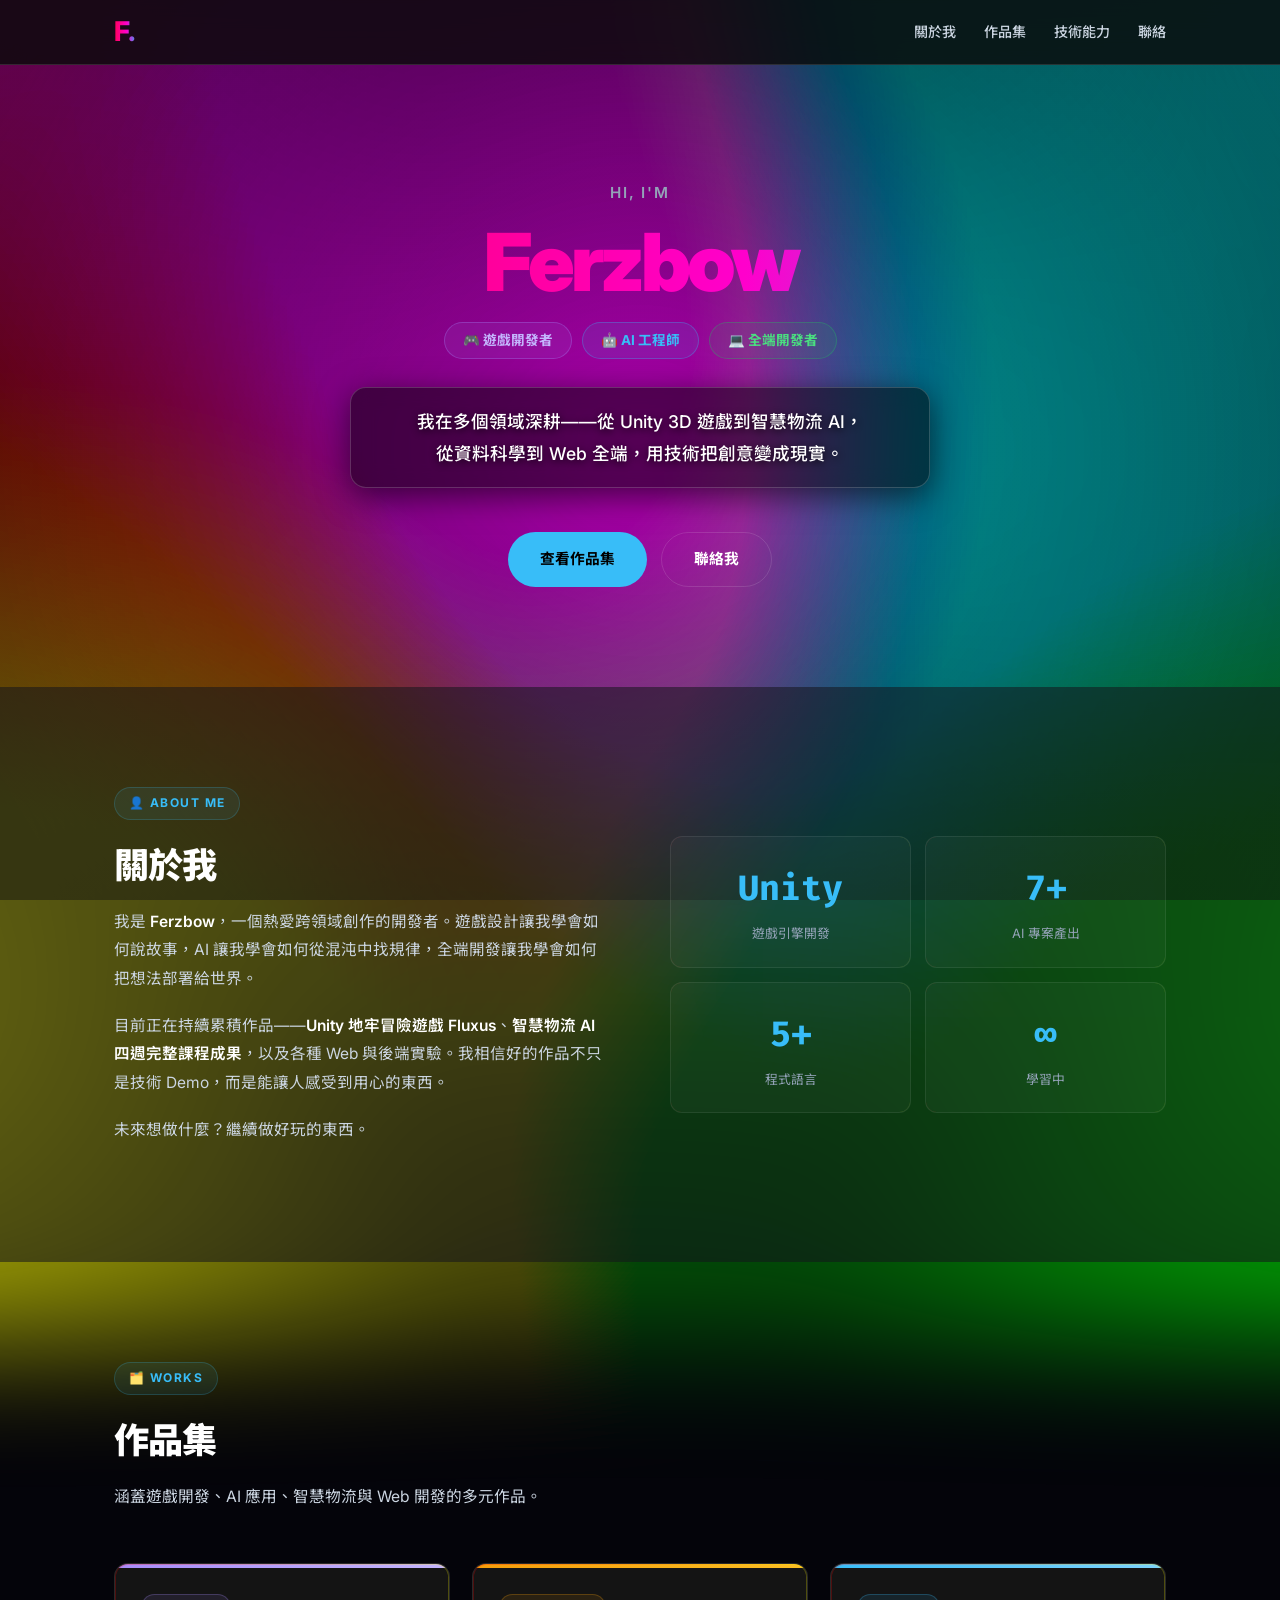
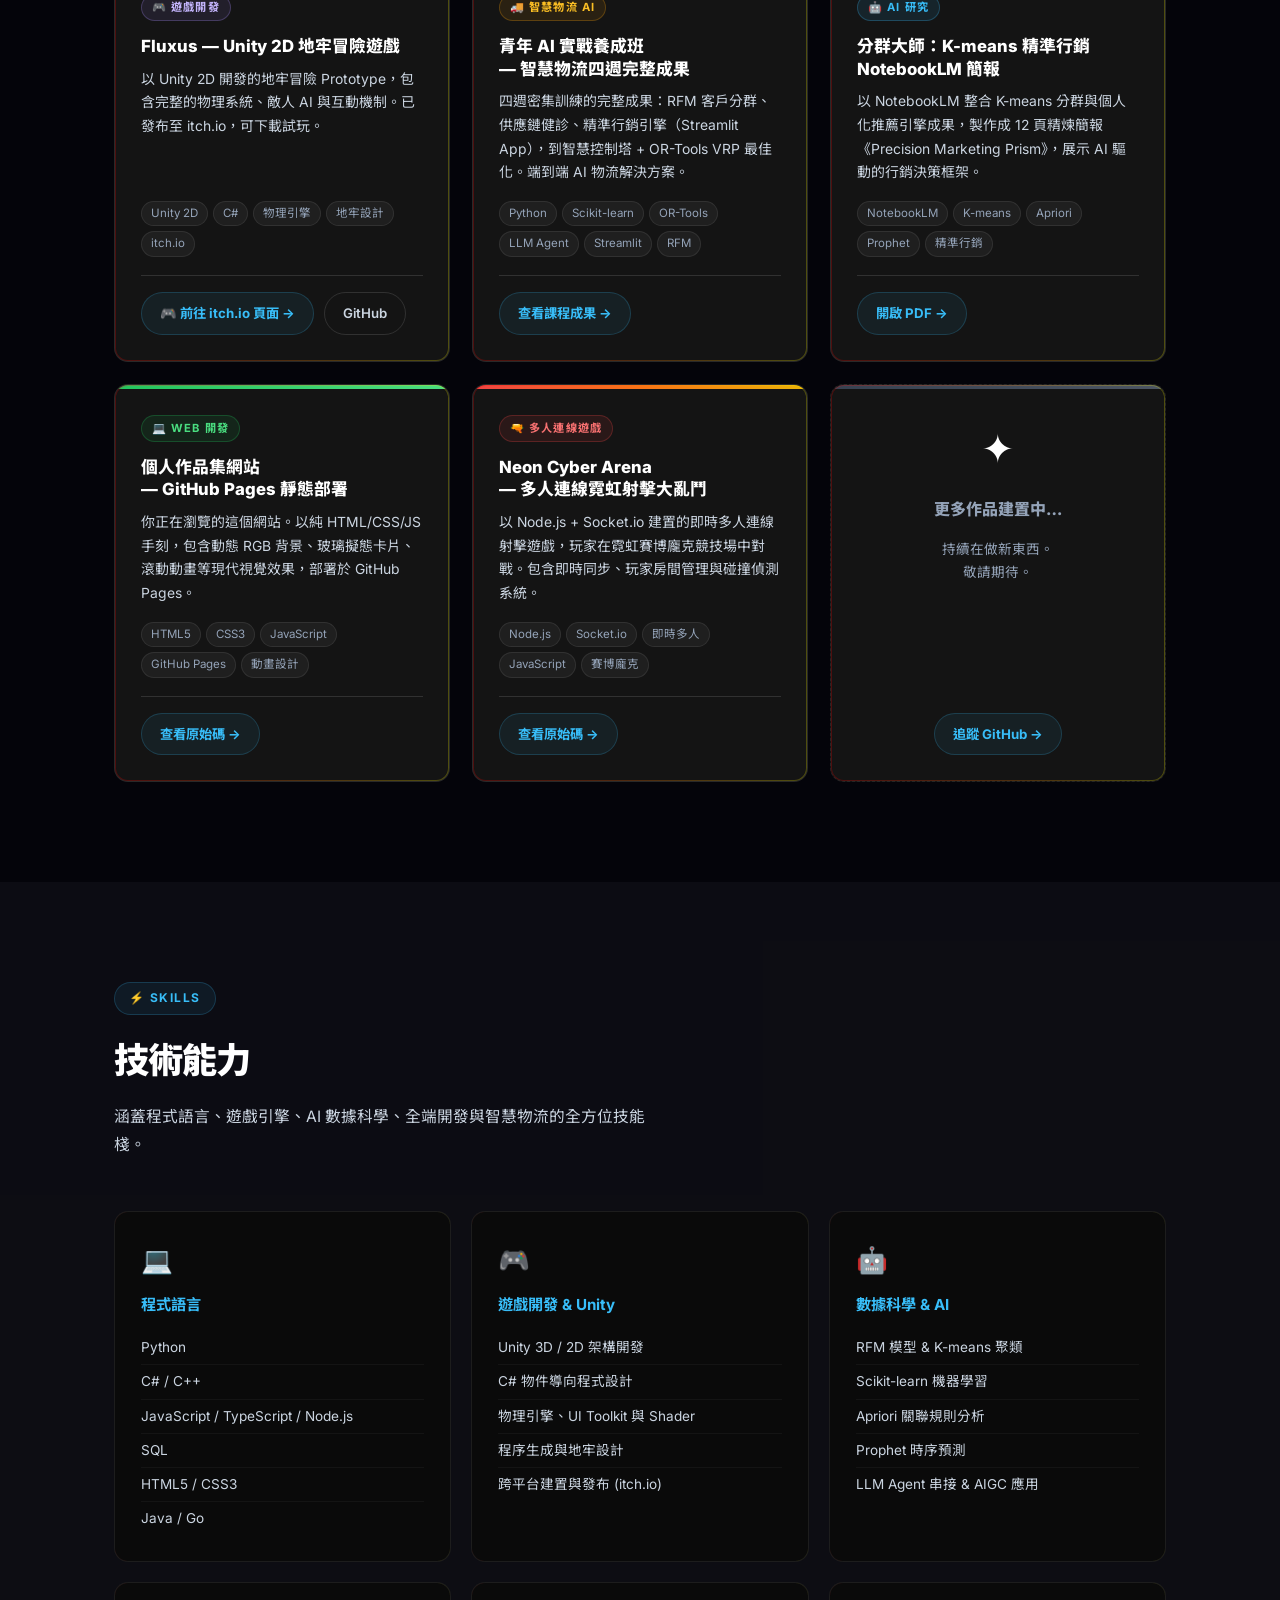
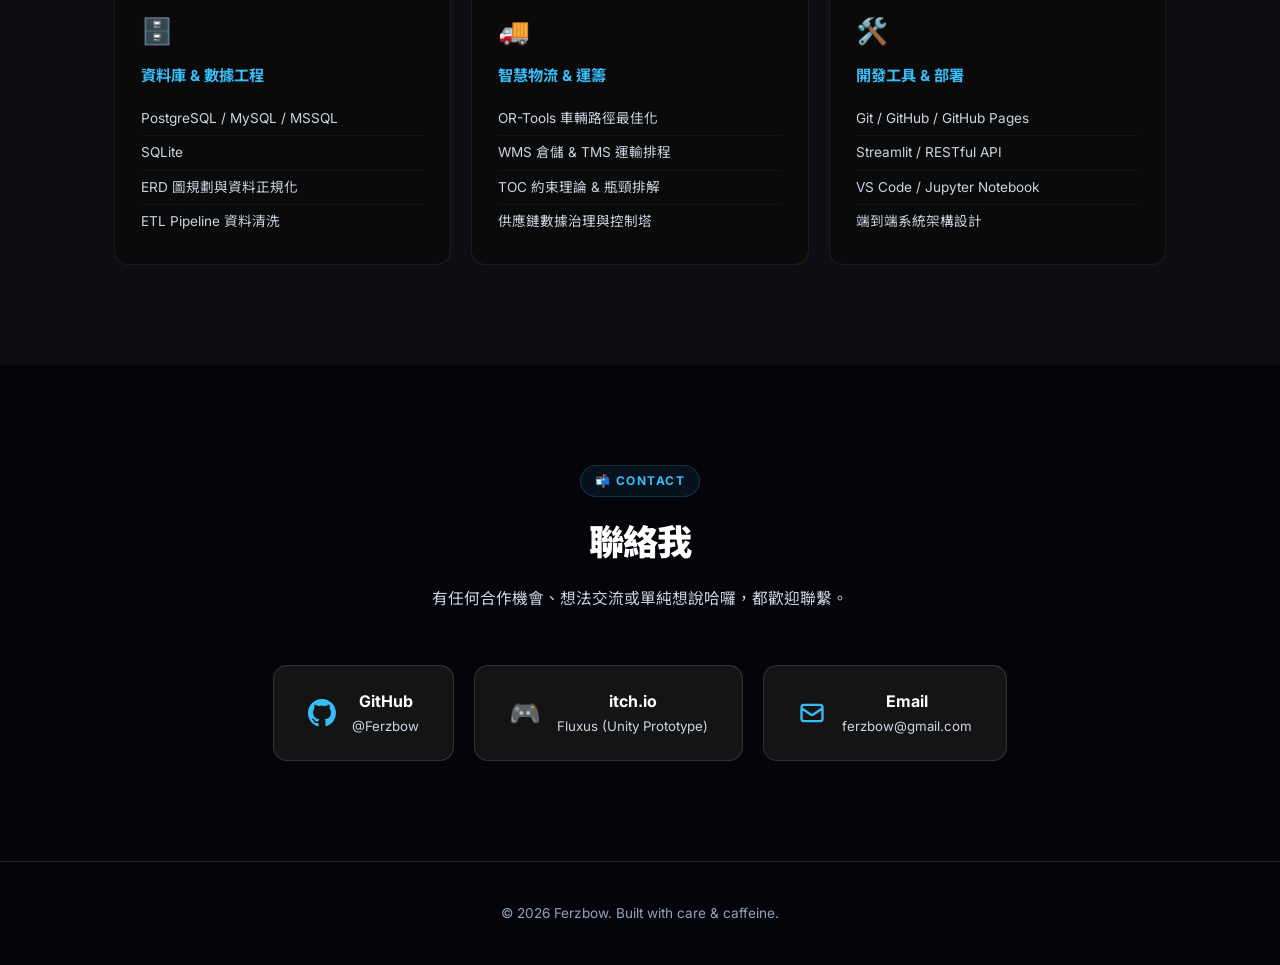
==== index.html @ 671aa660 "添加Neon Cyber Arena" ====
<!DOCTYPE html>
<html lang="zh-Hant">

<head>
  <meta charset="UTF-8">
  <meta name="viewport" content="width=device-width, initial-scale=1.0">
  <title>Ferzbow | Portfolio</title>
  <meta name="description" content="Ferzbow 的個人作品集。遊戲開發者、AI 工程師、全端開發者。涵蓋 Unity 遊戲、智慧物流 AI、Web 應用等多元專案。">
  <link rel="preconnect" href="https://fonts.googleapis.com">
  <link rel="preconnect" href="https://fonts.gstatic.com" crossorigin>
  <link href="https://fonts.googleapis.com/css2?family=Noto+Sans+TC:wght@400;500;700;900&family=Inter:wght@400;500;600;700;800&family=Fira+Code:wght@400;500&display=swap" rel="stylesheet">
  <style>
    :root {
      --bg: #0a0a0a;
      --bg-card: #141414;
      --border: rgba(255, 255, 255, 0.12);
      --text: #ffffff;
      --text-muted: #cbd5e1;
      --text-dim: #94a3b8;
      --accent: #38bdf8;
      --font: 'Inter', 'Noto Sans TC', sans-serif;
      --mono: 'Fira Code', monospace;
      --radius: 14px;
      --max-w: 1100px;
    }

    *, *::before, *::after { margin: 0; padding: 0; box-sizing: border-box; }
    html { scroll-behavior: smooth; }

    body {
      background: #04040a;
      color: var(--text);
      font-family: var(--font);
      line-height: 1.7;
      -webkit-font-smoothing: antialiased;
      min-height: 100vh;
      overflow-x: hidden;
      position: relative;
    }

    /* Animated RGB background spheres */
    body::before {
      content: '';
      position: fixed; top: -50%; left: -50%;
      width: 200%; height: 200%;
      background:
        radial-gradient(circle at 20% 20%, rgba(255, 0, 100, 0.8), transparent 40%),
        radial-gradient(circle at 80% 20%, rgba(0, 240, 255, 0.8), transparent 40%),
        radial-gradient(circle at 80% 80%, rgba(0, 255, 100, 0.8), transparent 40%),
        radial-gradient(circle at 20% 80%, rgba(255, 220, 0, 0.8), transparent 40%),
        radial-gradient(circle at 50% 50%, rgba(200, 0, 255, 0.75), transparent 45%);
      z-index: -2; pointer-events: none;
      filter: blur(60px) saturate(250%) brightness(130%);
      animation: rgbHueRotate 6s linear infinite, rgbSpin 10s ease-in-out infinite alternate;
    }
    body::after {
      content: ''; position: fixed; inset: 0;
      background: radial-gradient(circle at 50% 50%, rgba(0, 0, 0, 0.1), rgba(4, 4, 10, 0.45));
      z-index: -1; pointer-events: none;
    }

    @keyframes rgbHueRotate {
      0% { filter: blur(60px) saturate(250%) brightness(130%) hue-rotate(0deg); }
      100% { filter: blur(60px) saturate(250%) brightness(130%) hue-rotate(360deg); }
    }
    @keyframes rgbSpin {
      0% { transform: scale(1) rotate(0deg); }
      50% { transform: scale(1.2) rotate(180deg); }
      100% { transform: scale(1) rotate(360deg); }
    }
    @keyframes rgbFlow {
      0% { background-position: 0% 50%; }
      100% { background-position: 300% 50%; }
    }
    @keyframes fadeUp {
      from { opacity: 0; transform: translateY(28px); }
      to { opacity: 1; transform: translateY(0); }
    }
    @keyframes pulseGlow {
      0%, 100% { box-shadow: 0 0 20px rgba(56, 189, 248, 0.15); }
      50% { box-shadow: 0 0 40px rgba(56, 189, 248, 0.35); }
    }

    .rgb-text {
      background: linear-gradient(90deg, #ff0055, #ff00cc, #00ccff, #00ff66, #ffcc00, #ff0055);
      background-size: 300% 300%;
      -webkit-background-clip: text; background-clip: text;
      -webkit-text-fill-color: transparent;
      animation: rgbFlow 4s linear infinite;
    }

    .container { max-width: var(--max-w); margin: 0 auto; padding: 0 24px; }

    /* ---- NAV ---- */
    #nav {
      position: fixed; top: 0; left: 0; right: 0; z-index: 100;
      background: rgba(10, 10, 10, 0.82);
      -webkit-backdrop-filter: blur(14px); backdrop-filter: blur(14px);
      border-bottom: 1px solid var(--border);
    }
    .nav-inner {
      max-width: var(--max-w); margin: 0 auto; padding: 0 24px;
      height: 64px; display: flex; align-items: center; justify-content: space-between;
    }
    .logo {
      font-size: 1.7rem; font-weight: 800;
      text-decoration: none; letter-spacing: -0.04em;
    }
    .nav-links { list-style: none; display: flex; gap: 28px; }
    .nav-links a {
      color: var(--text-muted); text-decoration: none;
      font-size: 0.88rem; font-weight: 500; transition: color 0.2s;
    }
    .nav-links a:hover { color: var(--text); }

    /* ---- HERO ---- */
    #hero { padding: 180px 0 100px; text-align: center; }
    .hero-tag {
      font-size: 0.95rem; color: var(--text-dim); font-weight: 600;
      letter-spacing: 0.12em; text-transform: uppercase;
      margin-bottom: 16px; animation: fadeUp 0.6s ease both;
    }
    .hero-name {
      font-size: 5rem; font-weight: 900;
      letter-spacing: -0.05em; line-height: 1;
      margin-bottom: 20px;
      animation: fadeUp 0.6s 0.08s ease both, rgbFlow 4s linear infinite;
    }
    .hero-roles {
      display: flex; flex-wrap: wrap; justify-content: center;
      gap: 10px; margin-bottom: 28px;
      animation: fadeUp 0.6s 0.16s ease both;
    }
    .role-pill {
      font-size: 0.85rem; font-weight: 700;
      padding: 6px 18px; border-radius: 50px;
      border: 1px solid;
    }
    .role-pill.game { background: rgba(167, 139, 250, 0.1); color: #c4b5fd; border-color: rgba(167, 139, 250, 0.3); }
    .role-pill.ai   { background: rgba(56, 189, 248, 0.1);  color: #38bdf8; border-color: rgba(56, 189, 248, 0.3); }
    .role-pill.dev  { background: rgba(34, 197, 94, 0.1);   color: #4ade80; border-color: rgba(34, 197, 94, 0.3); }
    .hero-desc {
      font-size: 1.1rem; color: #ffffff; font-weight: 500;
      max-width: 580px; margin: 0 auto 44px; line-height: 1.8;
      background: rgba(0, 0, 0, 0.5); padding: 18px 30px; border-radius: 16px;
      backdrop-filter: blur(10px); -webkit-backdrop-filter: blur(10px);
      border: 1px solid rgba(255, 255, 255, 0.18);
      box-shadow: 0 8px 32px rgba(0, 0, 0, 0.6);
      text-shadow: 0 2px 8px rgba(0, 0, 0, 0.8);
      animation: fadeUp 0.6s 0.24s ease both;
    }
    .hero-btns {
      display: flex; gap: 14px; justify-content: center;
      animation: fadeUp 0.6s 0.32s ease both;
    }
    .btn-fill, .btn-ghost {
      display: inline-flex; align-items: center; gap: 8px;
      padding: 14px 32px; border-radius: 50px;
      font-size: 0.92rem; font-weight: 700; text-decoration: none;
      transition: all 0.25s; border: none; cursor: pointer;
    }
    .btn-fill { background: var(--accent); color: #000; }
    .btn-fill:hover { background: #5bcefa; transform: translateY(-2px); box-shadow: 0 8px 30px rgba(56, 189, 248, 0.35); }
    .btn-ghost { background: transparent; border: 1px solid var(--border); color: var(--text); }
    .btn-ghost:hover { border-color: var(--text-muted); transform: translateY(-2px); }

    /* ---- SECTION HEADER ---- */
    section { padding: 100px 0; }
    .section-label {
      display: inline-flex; align-items: center; gap: 8px;
      font-size: 0.75rem; font-weight: 700; letter-spacing: 0.12em;
      text-transform: uppercase; color: var(--accent);
      background: rgba(56, 189, 248, 0.08); border: 1px solid rgba(56, 189, 248, 0.2);
      padding: 5px 14px; border-radius: 50px; margin-bottom: 16px;
    }
    .section-title {
      font-size: 2.2rem; font-weight: 900; letter-spacing: -0.03em; margin-bottom: 12px;
    }
    .section-sub {
      color: var(--text-muted); max-width: 540px; font-size: 0.98rem; line-height: 1.8;
      margin-bottom: 52px;
    }

    /* ---- ABOUT ---- */
    #about { background: rgba(20, 20, 28, 0.55); }
    .about-layout {
      display: grid; grid-template-columns: 1fr 1fr; gap: 60px; align-items: center;
    }
    .about-text p { color: var(--text-muted); font-size: 0.97rem; line-height: 1.85; margin-bottom: 18px; }
    .about-text strong { color: var(--text); font-weight: 600; }
    .stat-row { display: grid; grid-template-columns: repeat(2, 1fr); gap: 14px; }
    .stat-box {
      background: rgba(255, 255, 255, 0.03);
      border: 1px solid rgba(255, 255, 255, 0.08);
      border-radius: 12px; padding: 22px; text-align: center;
      position: relative; overflow: hidden;
      transition: all 0.3s;
    }
    .stat-box::after {
      content: '';
      position: absolute; inset: -1px; border-radius: 12px; padding: 1px;
      background: linear-gradient(90deg, #ff0000, #ff7300, #fffb00, #48ff00, #00ffd5, #002bf7, #7a00ff, #ff00c8, #ff0000);
      background-size: 400% 400%;
      -webkit-mask: linear-gradient(#fff 0 0) content-box, linear-gradient(#fff 0 0);
      -webkit-mask-composite: xor; mask-composite: exclude;
      opacity: 0.2; animation: rgbFlow 6s linear infinite;
      transition: opacity 0.3s; pointer-events: none;
    }
    .stat-box:hover::after { opacity: 0.7; }
    .stat-box:hover { transform: translateY(-3px); }
    .stat-n { display: block; font-size: 2.2rem; font-weight: 900; font-family: var(--mono); color: var(--accent); }
    .stat-l { display: block; font-size: 0.8rem; color: var(--text-dim); margin-top: 4px; }

    /* ---- PROJECTS ---- */
    .projects-grid { display: grid; grid-template-columns: repeat(3, 1fr); gap: 22px; }

    .proj-card {
      background: var(--bg-card);
      border: 1px solid rgba(255, 255, 255, 0.09);
      border-radius: var(--radius); overflow: hidden;
      display: flex; flex-direction: column;
      transition: all 0.3s ease; position: relative;
    }
    .proj-card::after {
      content: '';
      position: absolute; inset: -1px; border-radius: var(--radius); padding: 2px;
      background: linear-gradient(90deg, #ff0000, #ff7300, #fffb00, #48ff00, #00ffd5, #002bf7, #7a00ff, #ff00c8, #ff0000);
      background-size: 400% 400%;
      -webkit-mask: linear-gradient(#fff 0 0) content-box, linear-gradient(#fff 0 0);
      -webkit-mask-composite: xor; mask-composite: exclude;
      opacity: 0.25; animation: rgbFlow 6s linear infinite;
      transition: opacity 0.3s; pointer-events: none;
    }
    .proj-card:hover::after { opacity: 0.9; filter: drop-shadow(0 0 8px rgba(0, 230, 255, 0.5)); }
    .proj-card:hover { transform: translateY(-5px); box-shadow: 0 16px 48px rgba(0, 0, 0, 0.5); }

    .proj-stripe { height: 4px; width: 100%; flex-shrink: 0; }
    .proj-body { padding: 26px; flex: 1; display: flex; flex-direction: column; }
    .proj-cat {
      display: inline-flex; align-items: center; gap: 5px;
      font-size: 0.7rem; font-weight: 700; letter-spacing: 0.1em; text-transform: uppercase;
      padding: 3px 10px; border-radius: 20px; margin-bottom: 14px; width: fit-content;
    }
    .proj-body h3 { font-size: 1.05rem; font-weight: 800; line-height: 1.35; margin-bottom: 10px; }
    .proj-body p { font-size: 0.87rem; color: var(--text-muted); line-height: 1.7; margin-bottom: 16px; flex: 1; }
    .proj-tags { display: flex; flex-wrap: wrap; gap: 5px; margin-bottom: 18px; }
    .proj-tag {
      font-size: 0.72rem; padding: 2px 9px; border-radius: 20px;
      background: rgba(255, 255, 255, 0.05); color: var(--text-dim);
      border: 1px solid rgba(255, 255, 255, 0.08);
    }
    .proj-link {
      display: inline-flex; align-items: center; gap: 6px;
      font-size: 0.83rem; color: var(--accent); font-weight: 700;
      text-decoration: none; padding: 9px 18px; border-radius: 50px;
      background: rgba(56, 189, 248, 0.07); border: 1px solid rgba(56, 189, 248, 0.2);
      transition: all 0.2s; width: fit-content;
    }
    .proj-link:hover { background: rgba(56, 189, 248, 0.15); transform: translateY(-1px); }
    .proj-link-secondary {
      display: inline-flex; align-items: center; gap: 6px;
      font-size: 0.83rem; color: var(--text-muted); font-weight: 600;
      text-decoration: none; padding: 9px 18px; border-radius: 50px;
      background: transparent; border: 1px solid var(--border);
      transition: all 0.2s;
    }
    .proj-link-secondary:hover { border-color: var(--text-muted); color: var(--text); }
    .proj-links-row { display: flex; gap: 10px; flex-wrap: wrap; border-top: 1px solid var(--border); padding-top: 16px; }

    /* Category colors */
    .cat-game { background: rgba(167, 139, 250, 0.1); color: #c4b5fd; border: 1px solid rgba(167, 139, 250, 0.25); }
    .cat-ai { background: rgba(56, 189, 248, 0.1); color: #38bdf8; border: 1px solid rgba(56, 189, 248, 0.25); }
    .cat-web { background: rgba(34, 197, 94, 0.1); color: #4ade80; border: 1px solid rgba(34, 197, 94, 0.25); }
    .stripe-game { background: linear-gradient(90deg, #a78bfa, #c4b5fd); }
    .stripe-ai   { background: linear-gradient(90deg, #38bdf8, #7dd3fc); }
    .stripe-web  { background: linear-gradient(90deg, #22c55e, #4ade80); }
    .stripe-log  { background: linear-gradient(90deg, #f59e0b, #fbbf24); }
    .cat-log { background: rgba(245, 158, 11, 0.1); color: #fbbf24; border: 1px solid rgba(245, 158, 11, 0.25); }

    /* ---- SKILLS ---- */
    #skills { background: rgba(20, 20, 28, 0.55); }
    .skills-grid { display: grid; grid-template-columns: repeat(3, 1fr); gap: 20px; }
    .skill-card {
      background: var(--bg); border: 1px solid rgba(255, 255, 255, 0.08);
      border-radius: var(--radius); padding: 26px;
      position: relative; overflow: hidden; transition: all 0.3s;
    }
    .skill-card::after {
      content: '';
      position: absolute; inset: -1px; border-radius: var(--radius); padding: 1px;
      background: linear-gradient(90deg, #ff0000, #ff7300, #fffb00, #48ff00, #00ffd5, #002bf7, #7a00ff, #ff00c8, #ff0000);
      background-size: 400% 400%;
      -webkit-mask: linear-gradient(#fff 0 0) content-box, linear-gradient(#fff 0 0);
      -webkit-mask-composite: xor; mask-composite: exclude;
      opacity: 0.15; animation: rgbFlow 6s linear infinite;
      transition: opacity 0.3s; pointer-events: none;
    }
    .skill-card:hover::after { opacity: 0.65; }
    .skill-card:hover { transform: translateY(-3px); }
    .skill-icon { font-size: 1.6rem; margin-bottom: 10px; }
    .skill-card h4 { font-size: 0.95rem; font-weight: 700; color: var(--accent); margin-bottom: 14px; }
    .skill-card ul { list-style: none; }
    .skill-card li {
      font-size: 0.85rem; color: var(--text-muted);
      padding: 5px 0; border-bottom: 1px solid rgba(255, 255, 255, 0.04);
    }
    .skill-card li:last-child { border-bottom: none; }

    /* ---- CONTACT ---- */
    .contact-grid { display: flex; justify-content: center; gap: 20px; flex-wrap: wrap; }
    .contact-card {
      display: flex; align-items: center; gap: 16px;
      background: var(--bg-card); border: 1px solid var(--border);
      border-radius: var(--radius); padding: 22px 34px;
      text-decoration: none; color: var(--text);
      transition: all 0.25s; position: relative; overflow: hidden;
    }
    .contact-card::after {
      content: '';
      position: absolute; inset: -1px; border-radius: var(--radius); padding: 1px;
      background: linear-gradient(90deg, #ff0000, #ff7300, #fffb00, #48ff00, #00ffd5, #002bf7, #7a00ff, #ff00c8, #ff0000);
      background-size: 400% 400%;
      -webkit-mask: linear-gradient(#fff 0 0) content-box, linear-gradient(#fff 0 0);
      -webkit-mask-composite: xor; mask-composite: exclude;
      opacity: 0.2; animation: rgbFlow 6s linear infinite;
      transition: opacity 0.3s; pointer-events: none;
    }
    .contact-card:hover::after { opacity: 0.8; }
    .contact-card:hover { transform: translateY(-3px); box-shadow: 0 10px 30px rgba(0,0,0,0.5); }
    .contact-icon { color: var(--accent); display: flex; flex-shrink: 0; }
    .contact-name { font-weight: 700; font-size: 1rem; }
    .contact-handle { font-size: 0.83rem; color: var(--text-muted); }

    /* ---- FOOTER ---- */
    footer {
      text-align: center; padding: 40px 0;
      border-top: 1px solid var(--border);
      color: var(--text-dim); font-size: 0.85rem;
    }

    /* ---- FADE-IN ---- */
    .fade-in { opacity: 0; transform: translateY(22px); transition: opacity 0.55s ease, transform 0.55s ease; }
    .fade-in.visible { opacity: 1; transform: translateY(0); }

    /* ---- RESPONSIVE ---- */
    @media (max-width: 900px) {
      .projects-grid { grid-template-columns: repeat(2, 1fr); }
      .skills-grid { grid-template-columns: repeat(2, 1fr); }
    }
    @media (max-width: 768px) {
      .nav-links { display: none; }
      .hero-name { font-size: 3.4rem; }
      .about-layout { grid-template-columns: 1fr; gap: 40px; }
      .projects-grid { grid-template-columns: 1fr; }
      .skills-grid { grid-template-columns: 1fr; }
      .contact-grid { flex-direction: column; align-items: center; }
    }
  </style>
</head>

<body>

  <!-- Nav -->
  <nav id="nav">
    <div class="nav-inner">
      <a href="#" class="logo rgb-text">F.</a>
      <ul class="nav-links">
        <li><a href="#about">關於我</a></li>
        <li><a href="#projects">作品集</a></li>
        <li><a href="#skills">技術能力</a></li>
        <li><a href="#contact">聯絡</a></li>
      </ul>
    </div>
  </nav>

  <!-- Hero -->
  <header id="hero">
    <div class="container">
      <p class="hero-tag">Hi, I'm</p>
      <h1 class="hero-name rgb-text">Ferzbow</h1>
      <div class="hero-roles">
        <span class="role-pill game">🎮 遊戲開發者</span>
        <span class="role-pill ai">🤖 AI 工程師</span>
        <span class="role-pill dev">💻 全端開發者</span>
      </div>
      <p class="hero-desc">
        我在多個領域深耕——從 Unity 3D 遊戲到智慧物流 AI，<br>
        從資料科學到 Web 全端，用技術把創意變成現實。
      </p>
      <div class="hero-btns">
        <a href="#projects" class="btn-fill">查看作品集</a>
        <a href="#contact" class="btn-ghost">聯絡我</a>
      </div>
    </div>
  </header>

  <!-- About -->
  <section id="about">
    <div class="container">
      <div class="about-layout">
        <div class="about-text">
          <div class="section-label">👤 About Me</div>
          <h2 class="section-title">關於我</h2>
          <p>
            我是 <strong>Ferzbow</strong>，一個熱愛跨領域創作的開發者。遊戲設計讓我學會如何說故事，AI 讓我學會如何從混沌中找規律，全端開發讓我學會如何把想法部署給世界。
          </p>
          <p>
            目前正在持續累積作品——<strong>Unity 地牢冒險遊戲 Fluxus</strong>、<strong>智慧物流 AI 四週完整課程成果</strong>，以及各種 Web 與後端實驗。我相信好的作品不只是技術 Demo，而是能讓人感受到用心的東西。
          </p>
          <p>
            未來想做什麼？繼續做好玩的東西。
          </p>
        </div>
        <div class="stat-row">
          <div class="stat-box fade-in">
            <span class="stat-n">Unity</span>
            <span class="stat-l">遊戲引擎開發</span>
          </div>
          <div class="stat-box fade-in">
            <span class="stat-n">7+</span>
            <span class="stat-l">AI 專案產出</span>
          </div>
          <div class="stat-box fade-in">
            <span class="stat-n">5+</span>
            <span class="stat-l">程式語言</span>
          </div>
          <div class="stat-box fade-in">
            <span class="stat-n">∞</span>
            <span class="stat-l">學習中</span>
          </div>
        </div>
      </div>
    </div>
  </section>

  <!-- Projects -->
  <section id="projects">
    <div class="container">
      <div class="section-label">🗂️ Works</div>
      <h2 class="section-title">作品集</h2>
      <p class="section-sub">涵蓋遊戲開發、AI 應用、智慧物流與 Web 開發的多元作品。</p>

      <div class="projects-grid">

        <!-- Fluxus Game -->
        <article class="proj-card fade-in">
          <div class="proj-stripe stripe-game"></div>
          <div class="proj-body">
            <span class="proj-cat cat-game">🎮 遊戲開發</span>
            <h3>Fluxus &mdash; Unity 2D 地牢冒險遊戲</h3>
            <p>以 Unity 2D 開發的地牢冒險 Prototype，包含完整的物理系統、敵人 AI 與互動機制。已發布至 itch.io，可下載試玩。</p>
            <div class="proj-tags">
              <span class="proj-tag">Unity 2D</span>
              <span class="proj-tag">C#</span>
              <span class="proj-tag">物理引擎</span>
              <span class="proj-tag">地牢設計</span>
              <span class="proj-tag">itch.io</span>
            </div>
            <div class="proj-links-row">
              <a href="https://ferzbow.itch.io/fluxus" target="_blank" class="proj-link">🎮 前往 itch.io 頁面 &rarr;</a>
              <a href="https://github.com/Ferzbow" target="_blank" class="proj-link-secondary">GitHub</a>
            </div>
          </div>
        </article>

        <!-- Logistics AI Course -->
        <article class="proj-card fade-in">
          <div class="proj-stripe stripe-log"></div>
          <div class="proj-body">
            <span class="proj-cat cat-log">🚚 智慧物流 AI</span>
            <h3>青年 AI 實戰養成班<br>— 智慧物流四週完整成果</h3>
            <p>四週密集訓練的完整成果：RFM 客戶分群、供應鏈健診、精準行銷引擎（Streamlit App），到智慧控制塔 + OR-Tools VRP 最佳化。端到端 AI 物流解決方案。</p>
            <div class="proj-tags">
              <span class="proj-tag">Python</span>
              <span class="proj-tag">Scikit-learn</span>
              <span class="proj-tag">OR-Tools</span>
              <span class="proj-tag">LLM Agent</span>
              <span class="proj-tag">Streamlit</span>
              <span class="proj-tag">RFM</span>
            </div>
            <div class="proj-links-row">
              <a href="./logistics.html" class="proj-link">查看課程成果 →</a>
            </div>
          </div>
        </article>

        <!-- Precision Marketing PDF -->
        <article class="proj-card fade-in">
          <div class="proj-stripe stripe-ai"></div>
          <div class="proj-body">
            <span class="proj-cat cat-ai">🤖 AI 研究</span>
            <h3>分群大師：K-means 精準行銷<br>NotebookLM 簡報</h3>
            <p>以 NotebookLM 整合 K-means 分群與個人化推薦引擎成果，製作成 12 頁精煉簡報《Precision Marketing Prism》，展示 AI 驅動的行銷決策框架。</p>
            <div class="proj-tags">
              <span class="proj-tag">NotebookLM</span>
              <span class="proj-tag">K-means</span>
              <span class="proj-tag">Apriori</span>
              <span class="proj-tag">Prophet</span>
              <span class="proj-tag">精準行銷</span>
            </div>
            <div class="proj-links-row">
              <a href="./Precision_Marketing_Prism.pdf" target="_blank" class="proj-link">開啟 PDF →</a>
            </div>
          </div>
        </article>

        <!-- Web Dev / GitHub -->
        <article class="proj-card fade-in">
          <div class="proj-stripe stripe-web"></div>
          <div class="proj-body">
            <span class="proj-cat cat-web">💻 Web 開發</span>
            <h3>個人作品集網站<br>— GitHub Pages 靜態部署</h3>
            <p>你正在瀏覽的這個網站。以純 HTML/CSS/JS 手刻，包含動態 RGB 背景、玻璃擬態卡片、滾動動畫等現代視覺效果，部署於 GitHub Pages。</p>
            <div class="proj-tags">
              <span class="proj-tag">HTML5</span>
              <span class="proj-tag">CSS3</span>
              <span class="proj-tag">JavaScript</span>
              <span class="proj-tag">GitHub Pages</span>
              <span class="proj-tag">動畫設計</span>
            </div>
            <div class="proj-links-row">
              <a href="https://github.com/Ferzbow/Ferzbow.github.io" target="_blank" class="proj-link">查看原始碼 →</a>
            </div>
          </div>
        </article>

        <!-- Neon Cyber Arena -->
        <article class="proj-card fade-in">
          <div class="proj-stripe" style="background: linear-gradient(90deg, #ef4444, #f97316, #eab308);"></div>
          <div class="proj-body">
            <span class="proj-cat" style="background: rgba(239,68,68,0.1); color: #f87171; border: 1px solid rgba(239,68,68,0.25);">🔫 多人連線遊戲</span>
            <h3>Neon Cyber Arena<br>— 多人連線霓虹射擊大亂鬥</h3>
            <p>以 Node.js + Socket.io 建置的即時多人連線射擊遊戲，玩家在霓虹賽博龐克競技場中對戰。包含即時同步、玩家房間管理與碰撞偵測系統。</p>
            <div class="proj-tags">
              <span class="proj-tag">Node.js</span>
              <span class="proj-tag">Socket.io</span>
              <span class="proj-tag">即時多人</span>
              <span class="proj-tag">JavaScript</span>
              <span class="proj-tag">賽博龐克</span>
            </div>
            <div class="proj-links-row">
              <a href="https://github.com/Ferzbow/Neon-Cyber-Arena" target="_blank" class="proj-link">查看原始碼 &rarr;</a>
            </div>
          </div>
        </article>

        <!-- More coming -->
        <article class="proj-card fade-in" style="border-style: dashed; border-color: rgba(255,255,255,0.08);">
          <div class="proj-stripe" style="background: linear-gradient(90deg, #374151, #4b5563);"></div>
          <div class="proj-body" style="align-items: center; justify-content: center; text-align: center; min-height: 280px;">
            <div style="font-size: 2.5rem; margin-bottom: 16px;">✦</div>
            <h3 style="color: var(--text-dim); font-size: 1rem;">更多作品建置中…</h3>
            <p style="color: var(--text-dim); font-size: 0.85rem; margin-top: 8px;">
              持續在做新東西。<br>敬請期待。
            </p>
            <a href="https://github.com/Ferzbow?tab=repositories" target="_blank" class="proj-link" style="margin-top: 20px;">追蹤 GitHub →</a>
          </div>
        </article>

      </div>
    </div>
  </section>

  <!-- Skills -->
  <section id="skills">
    <div class="container">
      <div class="section-label">⚡ Skills</div>
      <h2 class="section-title">技術能力</h2>
      <p class="section-sub">涵蓋程式語言、遊戲引擎、AI 數據科學、全端開發與智慧物流的全方位技能棧。</p>
      <div class="skills-grid">

        <div class="skill-card fade-in">
          <div class="skill-icon">💻</div>
          <h4>程式語言</h4>
          <ul>
            <li>Python</li>
            <li>C# / C++</li>
            <li>JavaScript / TypeScript / Node.js</li>
            <li>SQL</li>
            <li>HTML5 / CSS3</li>
            <li>Java / Go</li>
          </ul>
        </div>

        <div class="skill-card fade-in">
          <div class="skill-icon">🎮</div>
          <h4>遊戲開發 &amp; Unity</h4>
          <ul>
            <li>Unity 3D / 2D 架構開發</li>
            <li>C# 物件導向程式設計</li>
            <li>物理引擎、UI Toolkit 與 Shader</li>
            <li>程序生成與地牢設計</li>
            <li>跨平台建置與發布 (itch.io)</li>
          </ul>
        </div>

        <div class="skill-card fade-in">
          <div class="skill-icon">🤖</div>
          <h4>數據科學 &amp; AI</h4>
          <ul>
            <li>RFM 模型 &amp; K-means 聚類</li>
            <li>Scikit-learn 機器學習</li>
            <li>Apriori 關聯規則分析</li>
            <li>Prophet 時序預測</li>
            <li>LLM Agent 串接 &amp; AIGC 應用</li>
          </ul>
        </div>

        <div class="skill-card fade-in">
          <div class="skill-icon">🗄️</div>
          <h4>資料庫 &amp; 數據工程</h4>
          <ul>
            <li>PostgreSQL / MySQL / MSSQL</li>
            <li>SQLite</li>
            <li>ERD 圖規劃與資料正規化</li>
            <li>ETL Pipeline 資料清洗</li>
          </ul>
        </div>

        <div class="skill-card fade-in">
          <div class="skill-icon">🚚</div>
          <h4>智慧物流 &amp; 運籌</h4>
          <ul>
            <li>OR-Tools 車輛路徑最佳化</li>
            <li>WMS 倉儲 &amp; TMS 運輸排程</li>
            <li>TOC 約束理論 &amp; 瓶頸排解</li>
            <li>供應鏈數據治理與控制塔</li>
          </ul>
        </div>

        <div class="skill-card fade-in">
          <div class="skill-icon">🛠️</div>
          <h4>開發工具 &amp; 部署</h4>
          <ul>
            <li>Git / GitHub / GitHub Pages</li>
            <li>Streamlit / RESTful API</li>
            <li>VS Code / Jupyter Notebook</li>
            <li>端到端系統架構設計</li>
          </ul>
        </div>

      </div>
    </div>
  </section>

  <!-- Contact -->
  <section id="contact">
    <div class="container" style="text-align: center;">
      <div class="section-label" style="display: inline-flex;">📬 Contact</div>
      <h2 class="section-title">聯絡我</h2>
      <p class="section-sub" style="margin-left: auto; margin-right: auto;">有任何合作機會、想法交流或單純想說哈囉，都歡迎聯繫。</p>
      <div class="contact-grid">
        <a href="https://github.com/Ferzbow?tab=repositories" target="_blank" class="contact-card fade-in">
          <span class="contact-icon">
            <svg width="28" height="28" fill="currentColor" viewBox="0 0 24 24">
              <path d="M12 0C5.37 0 0 5.37 0 12c0 5.31 3.435 9.795 8.205 11.385.6.105.825-.255.825-.57 0-.285-.015-1.23-.015-2.235-3.015.555-3.795-.735-4.035-1.41-.135-.345-.72-1.41-1.23-1.695-.42-.225-1.02-.78-.015-.795.945-.015 1.62.87 1.845 1.23 1.08 1.815 2.805 1.305 3.495.99.105-.78.42-1.305.765-1.605-2.67-.3-5.46-1.335-5.46-5.925 0-1.305.465-2.385 1.23-3.225-.12-.3-.54-1.53.12-3.18 0 0 1.005-.315 3.3 1.23.96-.27 1.98-.405 3-.405s2.04.135 3 .405c2.295-1.56 3.3-1.23 3.3-1.23.66 1.65.24 2.88.12 3.18.765.84 1.23 1.905 1.23 3.225 0 4.605-2.805 5.625-5.475 5.925.435.375.81 1.095.81 2.22 0 1.605-.015 2.895-.015 3.3 0 .315.225.69.825.57A12.02 12.02 0 0024 12c0-6.63-5.37-12-12-12z" />
            </svg>
          </span>
          <div>
            <div class="contact-name">GitHub</div>
            <div class="contact-handle">@Ferzbow</div>
          </div>
        </a>
        <a href="https://ferzbow.itch.io/fluxus" target="_blank" class="contact-card fade-in">
          <span class="contact-icon" style="font-size: 1.6rem;">🎮</span>
          <div>
            <div class="contact-name">itch.io</div>
            <div class="contact-handle">Fluxus (Unity Prototype)</div>
          </div>
        </a>
        <a href="mailto:ferzbow@gmail.com" class="contact-card fade-in">
          <span class="contact-icon">
            <svg width="28" height="28" fill="none" stroke="currentColor" stroke-width="2" viewBox="0 0 24 24">
              <path stroke-linecap="round" stroke-linejoin="round" d="M3 8l7.89 5.26a2 2 0 002.22 0L21 8M5 19h14a2 2 0 002-2V7a2 2 0 00-2-2H5a2 2 0 00-2 2v10a2 2 0 002 2z" />
            </svg>
          </span>
          <div>
            <div class="contact-name">Email</div>
            <div class="contact-handle">ferzbow@gmail.com</div>
          </div>
        </a>
      </div>
    </div>
  </section>

  <!-- Footer -->
  <footer>
    <div class="container">
      <p>© 2026 Ferzbow. Built with care &amp; caffeine.</p>
    </div>
  </footer>

  <script>
    // Smooth scroll
    document.querySelectorAll('a[href^="#"]').forEach(function (a) {
      a.addEventListener('click', function (e) {
        var target = document.querySelector(a.getAttribute('href'));
        if (target) {
          e.preventDefault();
          target.scrollIntoView({ behavior: 'smooth', block: 'start' });
        }
      });
    });

    // Fade in on scroll
    var observer = new IntersectionObserver(function (entries) {
      entries.forEach(function (entry) {
        if (entry.isIntersecting) {
          entry.target.classList.add('visible');
          observer.unobserve(entry.target);
        }
      });
    }, { threshold: 0.1 });

    document.querySelectorAll('.fade-in').forEach(function (el, i) {
      el.style.transitionDelay = (i * 0.06) + 's';
      observer.observe(el);
    });
  </script>

</body>
</html>
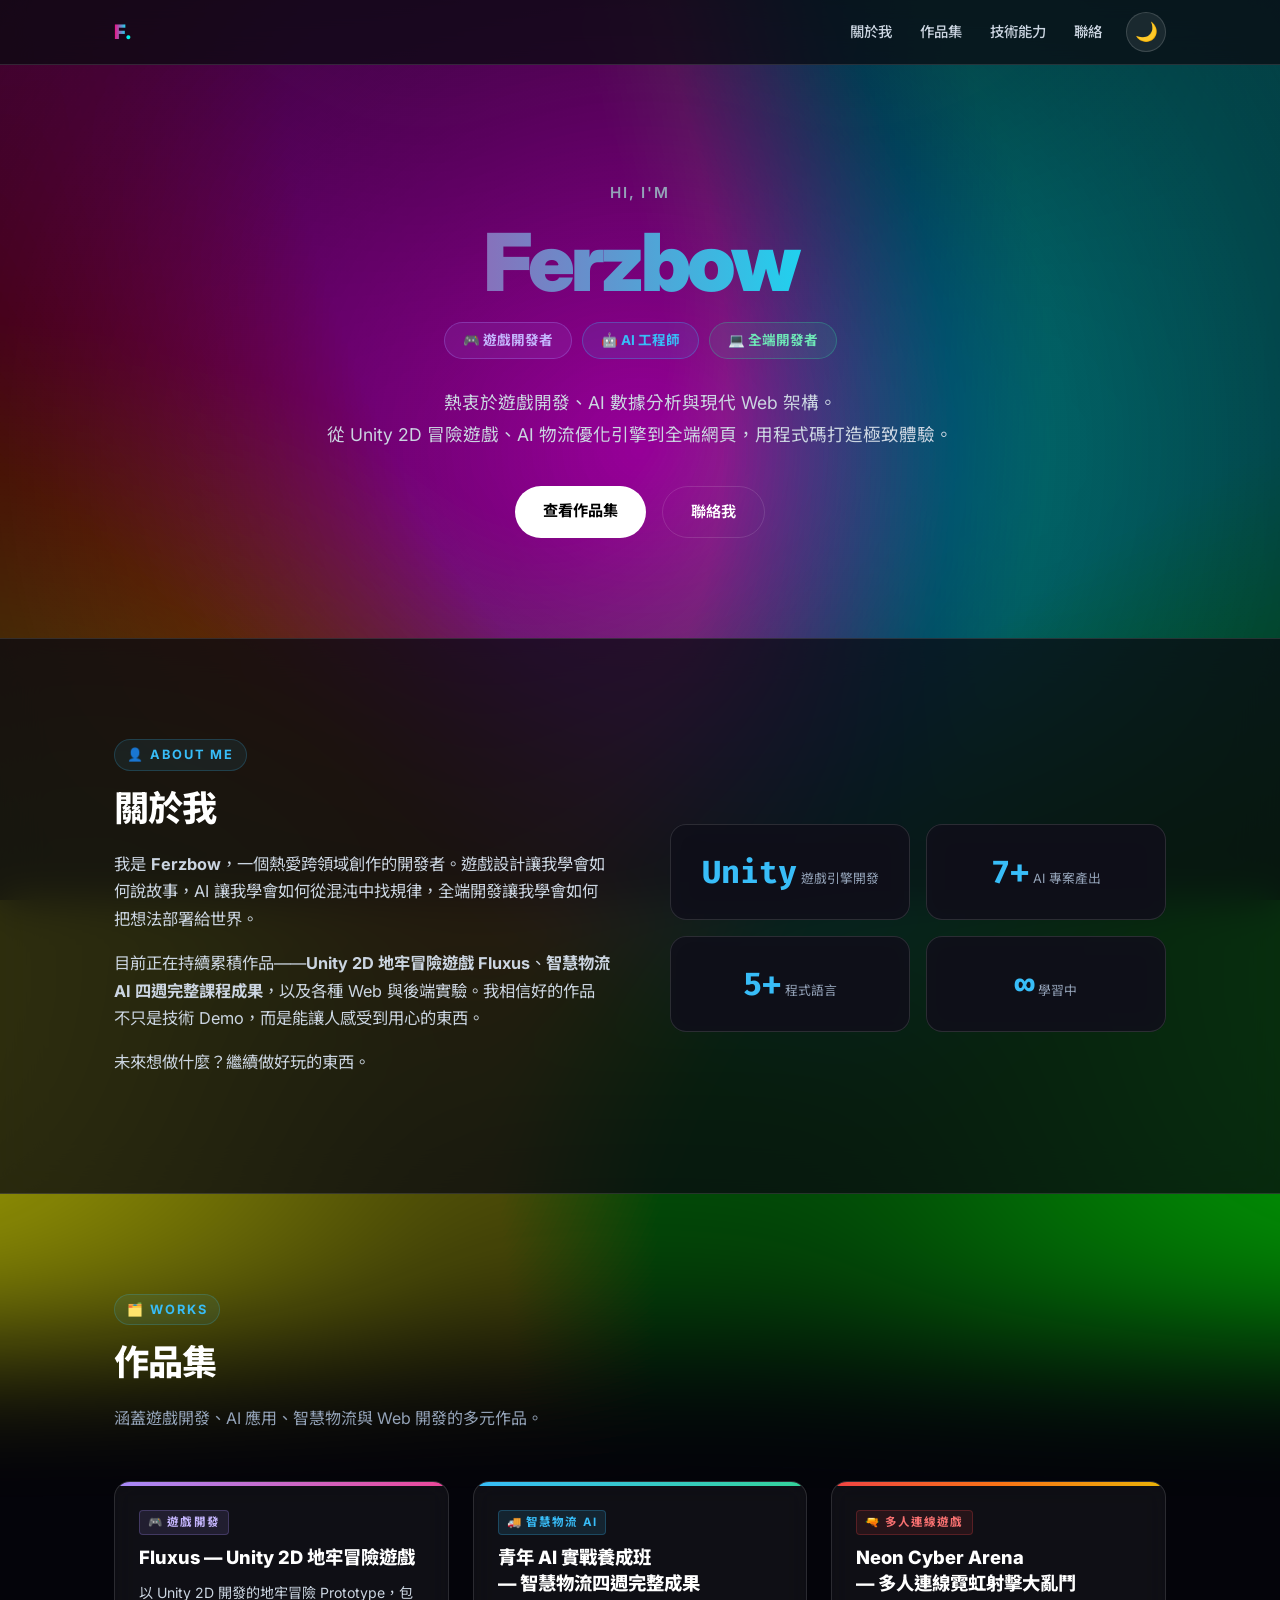
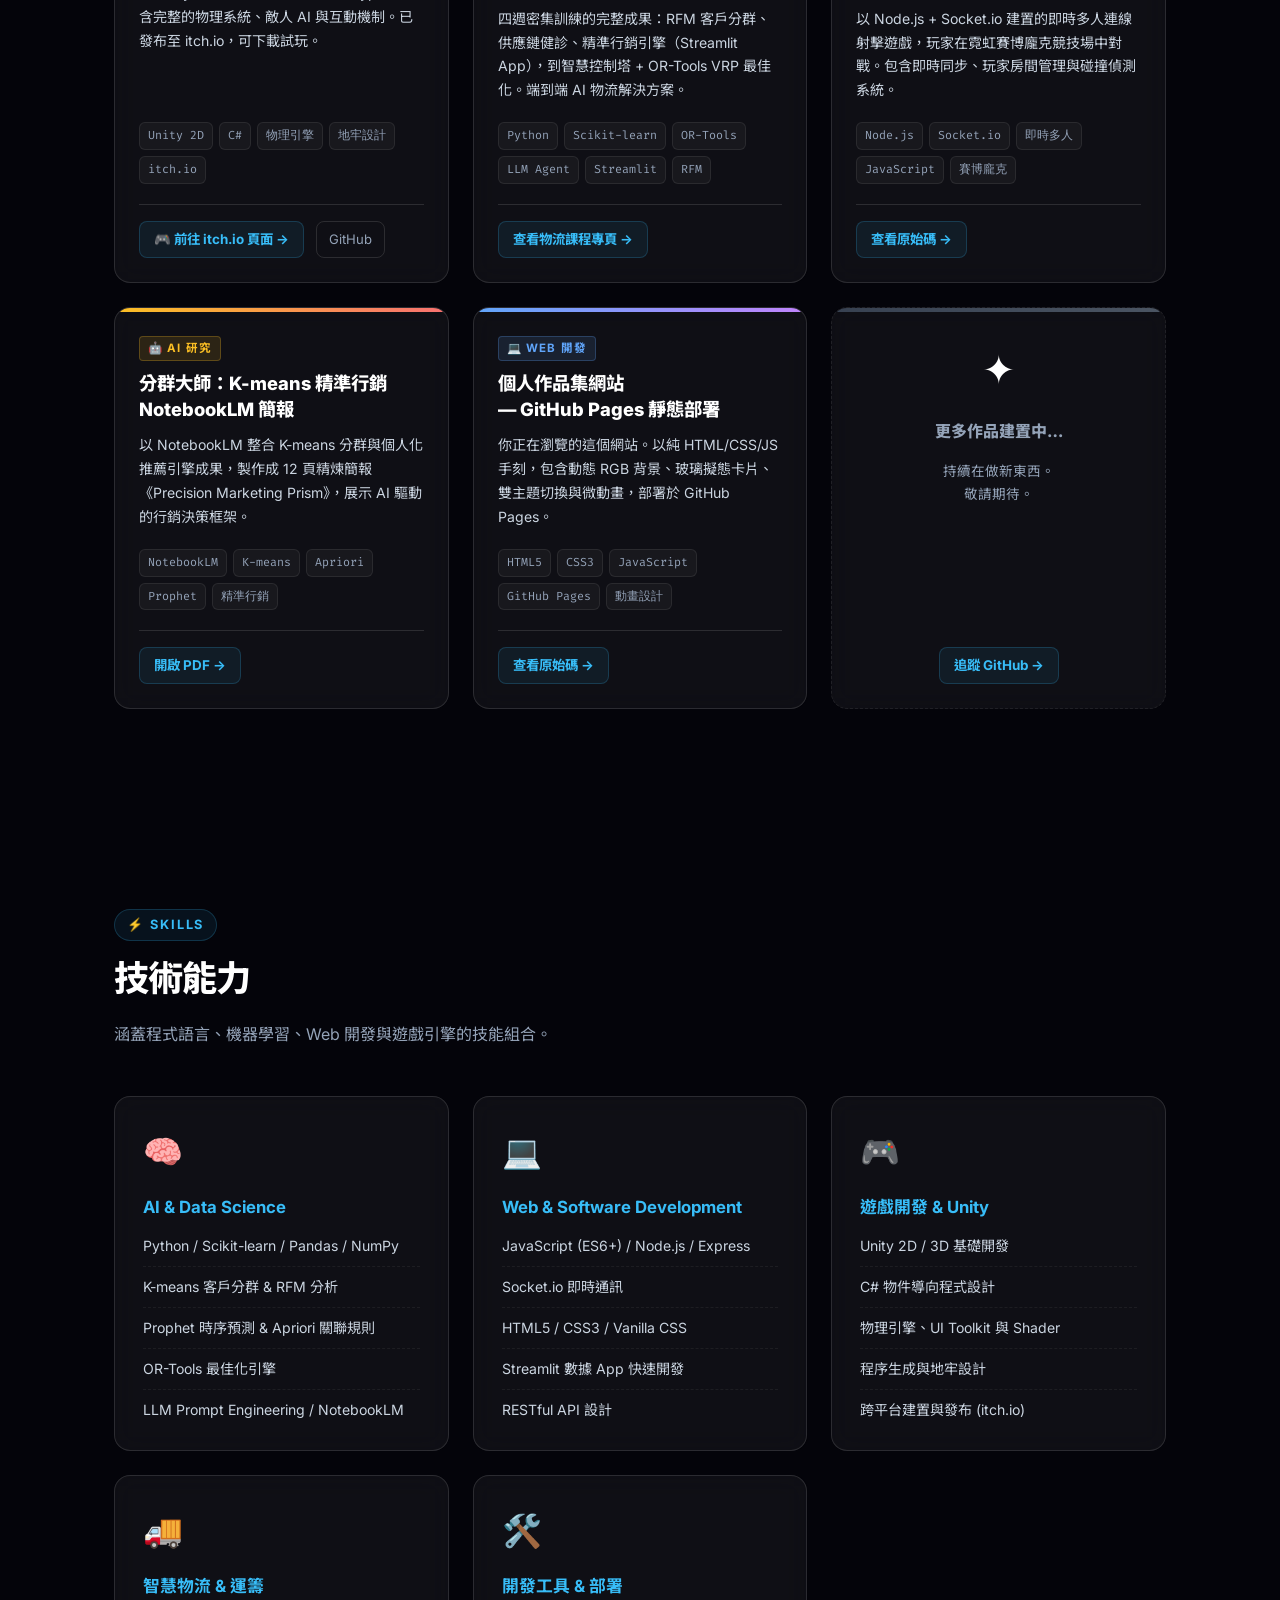
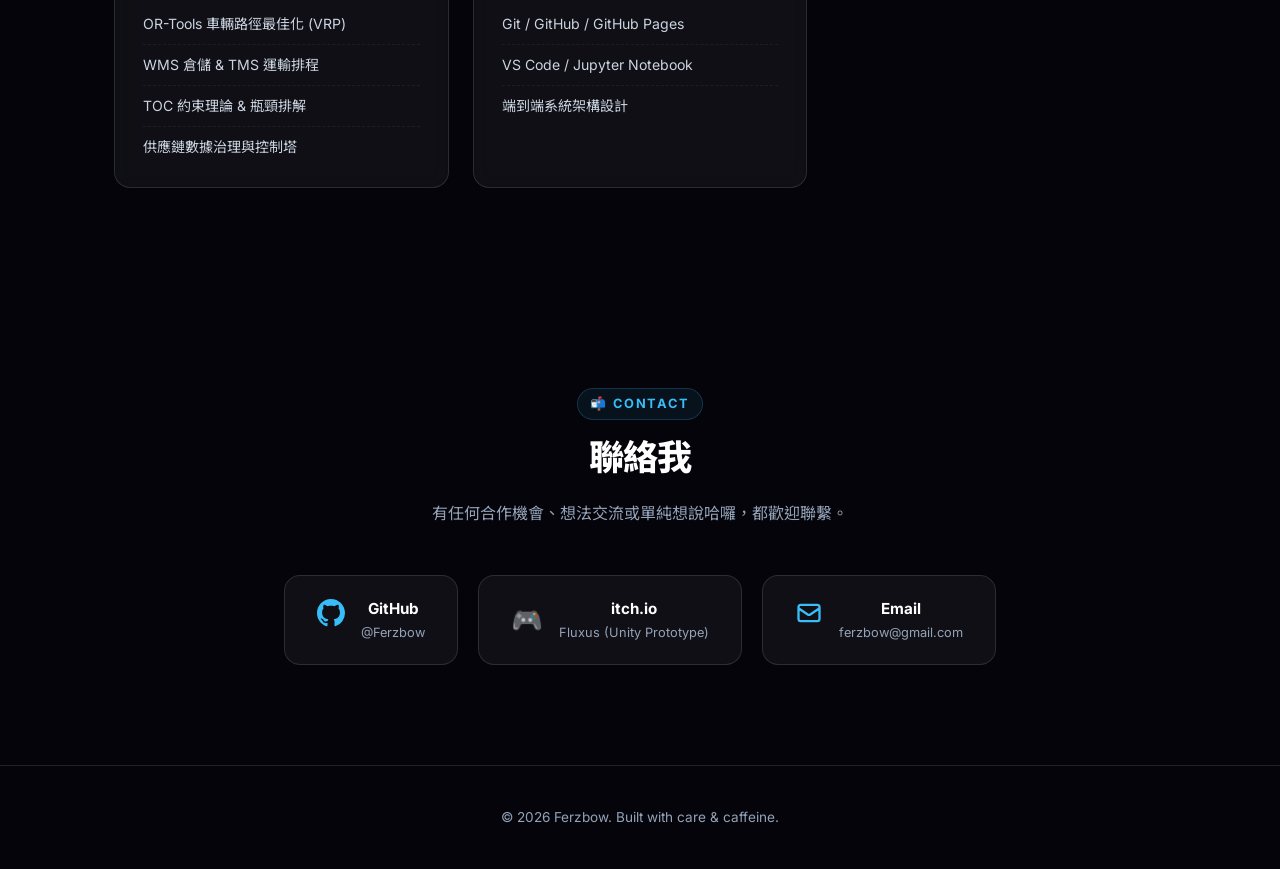
==== commit cea3e12b: "增加更多視覺效果" ====
--- a/index.html
+++ b/index.html
@@ -4,15 +4,14 @@
 <head>
   <meta charset="UTF-8">
   <meta name="viewport" content="width=device-width, initial-scale=1.0">
-  <title>Ferzbow | Portfolio</title>
-  <meta name="description" content="Ferzbow 的個人作品集。遊戲開發者、AI 工程師、全端開發者。涵蓋 Unity 遊戲、智慧物流 AI、Web 應用等多元專案。">
+  <title>Ferzbow | Personal Portfolio &amp; AI Engineering</title>
   <link rel="preconnect" href="https://fonts.googleapis.com">
   <link rel="preconnect" href="https://fonts.gstatic.com" crossorigin>
-  <link href="https://fonts.googleapis.com/css2?family=Noto+Sans+TC:wght@400;500;700;900&family=Inter:wght@400;500;600;700;800&family=Fira+Code:wght@400;500&display=swap" rel="stylesheet">
+  <link href="https://fonts.googleapis.com/css2?family=Noto+Sans+TC:wght@400;500;700;900&family=Inter:wght@400;500;600;700;800&family=Fira+Code:wght@400;500;700&display=swap" rel="stylesheet">
   <style>
     :root {
-      --bg: #0a0a0a;
-      --bg-card: #141414;
+      --bg: #04040a;
+      --bg-card: rgba(20, 20, 26, 0.7);
       --border: rgba(255, 255, 255, 0.12);
       --text: #ffffff;
       --text-muted: #cbd5e1;
@@ -20,96 +19,92 @@
       --accent: #38bdf8;
       --font: 'Inter', 'Noto Sans TC', sans-serif;
       --mono: 'Fira Code', monospace;
-      --radius: 14px;
-      --max-w: 1100px;
-    }
-
-    *, *::before, *::after { margin: 0; padding: 0; box-sizing: border-box; }
+      --radius: 16px;
+    }
+
+    * { margin: 0; padding: 0; box-sizing: border-box; }
     html { scroll-behavior: smooth; }
-
     body {
-      background: #04040a;
+      background: var(--bg);
       color: var(--text);
       font-family: var(--font);
       line-height: 1.7;
       -webkit-font-smoothing: antialiased;
       min-height: 100vh;
+      position: relative;
       overflow-x: hidden;
-      position: relative;
-    }
-
-    /* Animated RGB background spheres */
+      transition: background-color 0.4s ease, color 0.4s ease;
+    }
+
+    /* ---- DYNAMIC BACKGROUND ORBS ---- */
     body::before {
       content: '';
-      position: fixed; top: -50%; left: -50%;
+      position: fixed;
+      top: -50%; left: -50%;
       width: 200%; height: 200%;
       background:
-        radial-gradient(circle at 20% 20%, rgba(255, 0, 100, 0.8), transparent 40%),
-        radial-gradient(circle at 80% 20%, rgba(0, 240, 255, 0.8), transparent 40%),
-        radial-gradient(circle at 80% 80%, rgba(0, 255, 100, 0.8), transparent 40%),
-        radial-gradient(circle at 20% 80%, rgba(255, 220, 0, 0.8), transparent 40%),
-        radial-gradient(circle at 50% 50%, rgba(200, 0, 255, 0.75), transparent 45%);
-      z-index: -2; pointer-events: none;
-      filter: blur(60px) saturate(250%) brightness(130%);
-      animation: rgbHueRotate 6s linear infinite, rgbSpin 10s ease-in-out infinite alternate;
+        radial-gradient(circle at 20% 20%, rgba(255, 0, 100, 0.7), transparent 40%),
+        radial-gradient(circle at 80% 20%, rgba(0, 240, 255, 0.7), transparent 40%),
+        radial-gradient(circle at 80% 80%, rgba(0, 255, 100, 0.7), transparent 40%),
+        radial-gradient(circle at 20% 80%, rgba(255, 220, 0, 0.7), transparent 40%),
+        radial-gradient(circle at 50% 50%, rgba(200, 0, 255, 0.65), transparent 45%);
+      z-index: -2;
+      pointer-events: none;
+      filter: blur(65px) saturate(220%) brightness(120%);
+      animation: rgbHueRotate 8s linear infinite, rgbSpin 12s ease-in-out infinite alternate;
+      transition: opacity 0.5s ease;
     }
     body::after {
-      content: ''; position: fixed; inset: 0;
-      background: radial-gradient(circle at 50% 50%, rgba(0, 0, 0, 0.1), rgba(4, 4, 10, 0.45));
-      z-index: -1; pointer-events: none;
+      content: '';
+      position: fixed;
+      inset: 0;
+      background: radial-gradient(circle at 50% 50%, rgba(0,0,0,0.1), rgba(4,4,10,0.6));
+      z-index: -1;
+      pointer-events: none;
     }
 
     @keyframes rgbHueRotate {
-      0% { filter: blur(60px) saturate(250%) brightness(130%) hue-rotate(0deg); }
-      100% { filter: blur(60px) saturate(250%) brightness(130%) hue-rotate(360deg); }
+      0% { filter: blur(65px) saturate(220%) brightness(120%) hue-rotate(0deg); }
+      100% { filter: blur(65px) saturate(220%) brightness(120%) hue-rotate(360deg); }
     }
     @keyframes rgbSpin {
       0% { transform: scale(1) rotate(0deg); }
-      50% { transform: scale(1.2) rotate(180deg); }
+      50% { transform: scale(1.15) rotate(180deg); }
       100% { transform: scale(1) rotate(360deg); }
     }
-    @keyframes rgbFlow {
-      0% { background-position: 0% 50%; }
-      100% { background-position: 300% 50%; }
-    }
-    @keyframes fadeUp {
-      from { opacity: 0; transform: translateY(28px); }
-      to { opacity: 1; transform: translateY(0); }
-    }
-    @keyframes pulseGlow {
-      0%, 100% { box-shadow: 0 0 20px rgba(56, 189, 248, 0.15); }
-      50% { box-shadow: 0 0 40px rgba(56, 189, 248, 0.35); }
-    }
-
+
+    /* ---- RGB TEXT GRADIENT ---- */
     .rgb-text {
-      background: linear-gradient(90deg, #ff0055, #ff00cc, #00ccff, #00ff66, #ffcc00, #ff0055);
-      background-size: 300% 300%;
-      -webkit-background-clip: text; background-clip: text;
+      background: linear-gradient(90deg, #ff007f, #00f0ff, #00ff66, #ffdc00, #ff007f);
+      background-size: 300% 100%;
+      -webkit-background-clip: text;
       -webkit-text-fill-color: transparent;
-      animation: rgbFlow 4s linear infinite;
-    }
-
-    .container { max-width: var(--max-w); margin: 0 auto; padding: 0 24px; }
+    }
+
+    /* ---- LAYOUT CONTAINERS ---- */
+    .container { max-width: 1100px; margin: 0 auto; padding: 0 24px; }
+    section { padding: 100px 0; }
 
     /* ---- NAV ---- */
     #nav {
-      position: fixed; top: 0; left: 0; right: 0; z-index: 100;
-      background: rgba(10, 10, 10, 0.82);
-      -webkit-backdrop-filter: blur(14px); backdrop-filter: blur(14px);
+      position: fixed; top: 0; left: 0; right: 0;
+      z-index: 100;
+      background: rgba(10, 10, 16, 0.75);
+      backdrop-filter: blur(16px);
+      -webkit-backdrop-filter: blur(16px);
       border-bottom: 1px solid var(--border);
+      transition: background-color 0.4s ease, border-color 0.4s ease;
     }
     .nav-inner {
-      max-width: var(--max-w); margin: 0 auto; padding: 0 24px;
+      max-width: 1100px; margin: 0 auto; padding: 0 24px;
       height: 64px; display: flex; align-items: center; justify-content: space-between;
     }
-    .logo {
-      font-size: 1.7rem; font-weight: 800;
-      text-decoration: none; letter-spacing: -0.04em;
-    }
-    .nav-links { list-style: none; display: flex; gap: 28px; }
+    .logo { font-size: 1.25rem; font-weight: 900; text-decoration: none; letter-spacing: -0.02em; }
+    .nav-right { display: flex; align-items: center; gap: 24px; }
+    .nav-links { display: flex; gap: 28px; list-style: none; }
     .nav-links a {
-      color: var(--text-muted); text-decoration: none;
-      font-size: 0.88rem; font-weight: 500; transition: color 0.2s;
+      color: var(--text-muted); text-decoration: none; font-size: 0.9rem; font-weight: 500;
+      transition: color 0.2s;
     }
     .nav-links a:hover { color: var(--text); }
 
@@ -126,6 +121,10 @@
       margin-bottom: 20px;
       animation: fadeUp 0.6s 0.08s ease both, rgbFlow 4s linear infinite;
     }
+    @keyframes rgbFlow {
+      0% { background-position: 0% 50%; }
+      100% { background-position: 300% 50%; }
+    }
     .hero-roles {
       display: flex; flex-wrap: wrap; justify-content: center;
       gap: 10px; margin-bottom: 28px;
@@ -138,223 +137,310 @@
     }
     .role-pill.game { background: rgba(167, 139, 250, 0.1); color: #c4b5fd; border-color: rgba(167, 139, 250, 0.3); }
     .role-pill.ai   { background: rgba(56, 189, 248, 0.1);  color: #38bdf8; border-color: rgba(56, 189, 248, 0.3); }
-    .role-pill.dev  { background: rgba(34, 197, 94, 0.1);   color: #4ade80; border-color: rgba(34, 197, 94, 0.3); }
+    .role-pill.dev  { background: rgba(52, 211, 153, 0.1);  color: #6ee7b7; border-color: rgba(52, 211, 153, 0.3); }
+
     .hero-desc {
-      font-size: 1.1rem; color: #ffffff; font-weight: 500;
-      max-width: 580px; margin: 0 auto 44px; line-height: 1.8;
-      background: rgba(0, 0, 0, 0.5); padding: 18px 30px; border-radius: 16px;
-      backdrop-filter: blur(10px); -webkit-backdrop-filter: blur(10px);
-      border: 1px solid rgba(255, 255, 255, 0.18);
-      box-shadow: 0 8px 32px rgba(0, 0, 0, 0.6);
-      text-shadow: 0 2px 8px rgba(0, 0, 0, 0.8);
+      max-width: 640px; margin: 0 auto 36px;
+      color: var(--text-muted); font-size: 1.1rem; line-height: 1.8;
       animation: fadeUp 0.6s 0.24s ease both;
     }
     .hero-btns {
-      display: flex; gap: 14px; justify-content: center;
+      display: flex; justify-content: center; gap: 16px;
       animation: fadeUp 0.6s 0.32s ease both;
     }
-    .btn-fill, .btn-ghost {
-      display: inline-flex; align-items: center; gap: 8px;
-      padding: 14px 32px; border-radius: 50px;
-      font-size: 0.92rem; font-weight: 700; text-decoration: none;
-      transition: all 0.25s; border: none; cursor: pointer;
-    }
-    .btn-fill { background: var(--accent); color: #000; }
-    .btn-fill:hover { background: #5bcefa; transform: translateY(-2px); box-shadow: 0 8px 30px rgba(56, 189, 248, 0.35); }
-    .btn-ghost { background: transparent; border: 1px solid var(--border); color: var(--text); }
-    .btn-ghost:hover { border-color: var(--text-muted); transform: translateY(-2px); }
-
-    /* ---- SECTION HEADER ---- */
-    section { padding: 100px 0; }
+    .btn-fill {
+      background: var(--text); color: #000;
+      padding: 12px 28px; border-radius: 50px;
+      font-weight: 700; text-decoration: none; font-size: 0.95rem;
+      transition: all 0.25s;
+    }
+    .btn-fill:hover { transform: translateY(-2px); box-shadow: 0 8px 30px rgba(255,255,255,0.25); }
+    .btn-ghost {
+      background: transparent; color: var(--text);
+      padding: 12px 28px; border-radius: 50px;
+      font-weight: 600; text-decoration: none; font-size: 0.95rem;
+      border: 1px solid var(--border);
+      transition: all 0.25s;
+    }
+    .btn-ghost:hover { border-color: var(--text); background: rgba(255,255,255,0.05); }
+
+    /* ---- SECTION TITLE ---- */
     .section-label {
-      display: inline-flex; align-items: center; gap: 8px;
-      font-size: 0.75rem; font-weight: 700; letter-spacing: 0.12em;
-      text-transform: uppercase; color: var(--accent);
-      background: rgba(56, 189, 248, 0.08); border: 1px solid rgba(56, 189, 248, 0.2);
-      padding: 5px 14px; border-radius: 50px; margin-bottom: 16px;
-    }
-    .section-title {
-      font-size: 2.2rem; font-weight: 900; letter-spacing: -0.03em; margin-bottom: 12px;
-    }
-    .section-sub {
-      color: var(--text-muted); max-width: 540px; font-size: 0.98rem; line-height: 1.8;
-      margin-bottom: 52px;
-    }
+      font-size: 0.8rem; font-weight: 700; letter-spacing: 0.15em; text-transform: uppercase;
+      color: var(--accent); margin-bottom: 8px; display: inline-block;
+      padding: 4px 12px; border-radius: 50px; background: rgba(56, 189, 248, 0.08);
+      border: 1px solid rgba(56, 189, 248, 0.2);
+    }
+    .section-title { font-size: 2.2rem; font-weight: 800; letter-spacing: -0.03em; margin-bottom: 12px; }
+    .section-sub { color: var(--text-dim); font-size: 1rem; max-width: 540px; margin-bottom: 48px; }
 
     /* ---- ABOUT ---- */
-    #about { background: rgba(20, 20, 28, 0.55); }
-    .about-layout {
-      display: grid; grid-template-columns: 1fr 1fr; gap: 60px; align-items: center;
-    }
-    .about-text p { color: var(--text-muted); font-size: 0.97rem; line-height: 1.85; margin-bottom: 18px; }
-    .about-text strong { color: var(--text); font-weight: 600; }
-    .stat-row { display: grid; grid-template-columns: repeat(2, 1fr); gap: 14px; }
+    #about {
+      background: rgba(10, 10, 18, 0.75);
+      backdrop-filter: blur(20px);
+      -webkit-backdrop-filter: blur(20px);
+      border-top: 1px solid var(--border);
+      border-bottom: 1px solid var(--border);
+    }
+    .about-layout { display: grid; grid-template-columns: 1fr 1fr; gap: 60px; align-items: center; }
+    .about-text p { color: var(--text-muted); font-size: 1.02rem; margin-bottom: 16px; }
+    .stat-row { display: grid; grid-template-columns: 1fr 1fr; gap: 16px; margin-top: 24px; }
     .stat-box {
-      background: rgba(255, 255, 255, 0.03);
-      border: 1px solid rgba(255, 255, 255, 0.08);
-      border-radius: 12px; padding: 22px; text-align: center;
-      position: relative; overflow: hidden;
-      transition: all 0.3s;
-    }
-    .stat-box::after {
-      content: '';
-      position: absolute; inset: -1px; border-radius: 12px; padding: 1px;
-      background: linear-gradient(90deg, #ff0000, #ff7300, #fffb00, #48ff00, #00ffd5, #002bf7, #7a00ff, #ff00c8, #ff0000);
-      background-size: 400% 400%;
-      -webkit-mask: linear-gradient(#fff 0 0) content-box, linear-gradient(#fff 0 0);
-      -webkit-mask-composite: xor; mask-composite: exclude;
-      opacity: 0.2; animation: rgbFlow 6s linear infinite;
-      transition: opacity 0.3s; pointer-events: none;
-    }
-    .stat-box:hover::after { opacity: 0.7; }
-    .stat-box:hover { transform: translateY(-3px); }
-    .stat-n { display: block; font-size: 2.2rem; font-weight: 900; font-family: var(--mono); color: var(--accent); }
-    .stat-l { display: block; font-size: 0.8rem; color: var(--text-dim); margin-top: 4px; }
-
-    /* ---- PROJECTS ---- */
-    .projects-grid { display: grid; grid-template-columns: repeat(3, 1fr); gap: 22px; }
-
+      background: rgba(16, 16, 26, 0.85); border: 1px solid var(--border);
+      border-radius: var(--radius); padding: 20px; text-align: center;
+      backdrop-filter: blur(12px); -webkit-backdrop-filter: blur(12px);
+    }
+    .stat-n { font-size: 2rem; font-weight: 900; color: var(--accent); font-family: var(--mono); }
+    .stat-l { font-size: 0.8rem; color: var(--text-dim); margin-top: 4px; }
+
+    /* ---- PROJECTS GRID ---- */
+    .projects-grid { display: grid; grid-template-columns: repeat(3, 1fr); gap: 24px; }
     .proj-card {
       background: var(--bg-card);
-      border: 1px solid rgba(255, 255, 255, 0.09);
-      border-radius: var(--radius); overflow: hidden;
+      border: 1px solid var(--border);
+      border-radius: var(--radius);
+      overflow: hidden;
+      position: relative;
       display: flex; flex-direction: column;
-      transition: all 0.3s ease; position: relative;
-    }
-    .proj-card::after {
-      content: '';
-      position: absolute; inset: -1px; border-radius: var(--radius); padding: 2px;
-      background: linear-gradient(90deg, #ff0000, #ff7300, #fffb00, #48ff00, #00ffd5, #002bf7, #7a00ff, #ff00c8, #ff0000);
-      background-size: 400% 400%;
-      -webkit-mask: linear-gradient(#fff 0 0) content-box, linear-gradient(#fff 0 0);
-      -webkit-mask-composite: xor; mask-composite: exclude;
-      opacity: 0.25; animation: rgbFlow 6s linear infinite;
-      transition: opacity 0.3s; pointer-events: none;
-    }
-    .proj-card:hover::after { opacity: 0.9; filter: drop-shadow(0 0 8px rgba(0, 230, 255, 0.5)); }
-    .proj-card:hover { transform: translateY(-5px); box-shadow: 0 16px 48px rgba(0, 0, 0, 0.5); }
-
-    .proj-stripe { height: 4px; width: 100%; flex-shrink: 0; }
-    .proj-body { padding: 26px; flex: 1; display: flex; flex-direction: column; }
+      backdrop-filter: blur(12px);
+      -webkit-backdrop-filter: blur(12px);
+      transition: all 0.35s cubic-bezier(0.2, 0.8, 0.2, 1);
+    }
+    .proj-card:hover {
+      transform: translateY(-6px);
+      border-color: rgba(255, 255, 255, 0.3);
+      box-shadow: 0 16px 48px rgba(0, 0, 0, 0.5);
+    }
+    .proj-stripe { height: 4px; width: 100%; }
+    .stripe-game { background: linear-gradient(90deg, #a78bfa, #ec4899); }
+    .stripe-log  { background: linear-gradient(90deg, #38bdf8, #34d399); }
+    .stripe-ai   { background: linear-gradient(90deg, #fbbf24, #f87171); }
+    .stripe-web  { background: linear-gradient(90deg, #60a5fa, #c084fc); }
+
+    .proj-body { padding: 24px; display: flex; flex-direction: column; flex: 1; }
     .proj-cat {
-      display: inline-flex; align-items: center; gap: 5px;
-      font-size: 0.7rem; font-weight: 700; letter-spacing: 0.1em; text-transform: uppercase;
-      padding: 3px 10px; border-radius: 20px; margin-bottom: 14px; width: fit-content;
-    }
-    .proj-body h3 { font-size: 1.05rem; font-weight: 800; line-height: 1.35; margin-bottom: 10px; }
-    .proj-body p { font-size: 0.87rem; color: var(--text-muted); line-height: 1.7; margin-bottom: 16px; flex: 1; }
-    .proj-tags { display: flex; flex-wrap: wrap; gap: 5px; margin-bottom: 18px; }
+      font-size: 0.72rem; font-weight: 700; letter-spacing: 0.1em; text-transform: uppercase;
+      margin-bottom: 10px; display: inline-block; padding: 2px 8px; border-radius: 4px;
+      align-self: flex-start;
+    }
+    .cat-game { background: rgba(167,139,250,0.12); color: #c4b5fd; border: 1px solid rgba(167,139,250,0.25); }
+    .cat-log  { background: rgba(56,189,248,0.12);  color: #38bdf8; border: 1px solid rgba(56,189,248,0.25); }
+    .cat-ai   { background: rgba(251,191,36,0.12);  color: #fbbf24; border: 1px solid rgba(251,191,36,0.25); }
+    .cat-web  { background: rgba(96,165,250,0.12);  color: #60a5fa; border: 1px solid rgba(96,165,250,0.25); }
+
+    .proj-body h3 { font-size: 1.15rem; font-weight: 800; margin-bottom: 10px; line-height: 1.4; }
+    .proj-body p  { font-size: 0.88rem; color: var(--text-muted); margin-bottom: 20px; flex: 1; }
+    .proj-tags { display: flex; flex-wrap: wrap; gap: 6px; margin-bottom: 20px; }
     .proj-tag {
-      font-size: 0.72rem; padding: 2px 9px; border-radius: 20px;
-      background: rgba(255, 255, 255, 0.05); color: var(--text-dim);
-      border: 1px solid rgba(255, 255, 255, 0.08);
+      font-size: 0.73rem; font-family: var(--mono); color: var(--text-dim);
+      background: rgba(255,255,255,0.04); border: 1px solid rgba(255,255,255,0.08);
+      padding: 3px 8px; border-radius: 6px;
+    }
+    .proj-links-row {
+      display: flex; gap: 12px; align-items: center;
+      padding-top: 16px; border-top: 1px solid var(--border);
     }
     .proj-link {
-      display: inline-flex; align-items: center; gap: 6px;
-      font-size: 0.83rem; color: var(--accent); font-weight: 700;
-      text-decoration: none; padding: 9px 18px; border-radius: 50px;
-      background: rgba(56, 189, 248, 0.07); border: 1px solid rgba(56, 189, 248, 0.2);
-      transition: all 0.2s; width: fit-content;
-    }
-    .proj-link:hover { background: rgba(56, 189, 248, 0.15); transform: translateY(-1px); }
+      font-size: 0.84rem; font-weight: 700; color: var(--accent);
+      text-decoration: none; display: inline-flex; align-items: center; gap: 4px;
+      padding: 6px 14px; border-radius: 8px; background: rgba(56,189,248,0.08);
+      border: 1px solid rgba(56,189,248,0.2); transition: all 0.2s;
+    }
+    .proj-link:hover { background: rgba(56,189,248,0.18); transform: translateX(2px); }
     .proj-link-secondary {
-      display: inline-flex; align-items: center; gap: 6px;
-      font-size: 0.83rem; color: var(--text-muted); font-weight: 600;
-      text-decoration: none; padding: 9px 18px; border-radius: 50px;
-      background: transparent; border: 1px solid var(--border);
+      font-size: 0.82rem; color: var(--text-dim); text-decoration: none;
+      padding: 6px 12px; border-radius: 8px; border: 1px solid var(--border);
       transition: all 0.2s;
     }
-    .proj-link-secondary:hover { border-color: var(--text-muted); color: var(--text); }
-    .proj-links-row { display: flex; gap: 10px; flex-wrap: wrap; border-top: 1px solid var(--border); padding-top: 16px; }
-
-    /* Category colors */
-    .cat-game { background: rgba(167, 139, 250, 0.1); color: #c4b5fd; border: 1px solid rgba(167, 139, 250, 0.25); }
-    .cat-ai { background: rgba(56, 189, 248, 0.1); color: #38bdf8; border: 1px solid rgba(56, 189, 248, 0.25); }
-    .cat-web { background: rgba(34, 197, 94, 0.1); color: #4ade80; border: 1px solid rgba(34, 197, 94, 0.25); }
-    .stripe-game { background: linear-gradient(90deg, #a78bfa, #c4b5fd); }
-    .stripe-ai   { background: linear-gradient(90deg, #38bdf8, #7dd3fc); }
-    .stripe-web  { background: linear-gradient(90deg, #22c55e, #4ade80); }
-    .stripe-log  { background: linear-gradient(90deg, #f59e0b, #fbbf24); }
-    .cat-log { background: rgba(245, 158, 11, 0.1); color: #fbbf24; border: 1px solid rgba(245, 158, 11, 0.25); }
-
-    /* ---- SKILLS ---- */
-    #skills { background: rgba(20, 20, 28, 0.55); }
-    .skills-grid { display: grid; grid-template-columns: repeat(3, 1fr); gap: 20px; }
+    .proj-link-secondary:hover { color: var(--text); border-color: var(--text-dim); }
+
+    /* ---- SKILLS GRID ---- */
+    .skills-grid { display: grid; grid-template-columns: repeat(3, 1fr); gap: 24px; }
     .skill-card {
-      background: var(--bg); border: 1px solid rgba(255, 255, 255, 0.08);
-      border-radius: var(--radius); padding: 26px;
-      position: relative; overflow: hidden; transition: all 0.3s;
-    }
-    .skill-card::after {
-      content: '';
-      position: absolute; inset: -1px; border-radius: var(--radius); padding: 1px;
-      background: linear-gradient(90deg, #ff0000, #ff7300, #fffb00, #48ff00, #00ffd5, #002bf7, #7a00ff, #ff00c8, #ff0000);
-      background-size: 400% 400%;
-      -webkit-mask: linear-gradient(#fff 0 0) content-box, linear-gradient(#fff 0 0);
-      -webkit-mask-composite: xor; mask-composite: exclude;
-      opacity: 0.15; animation: rgbFlow 6s linear infinite;
-      transition: opacity 0.3s; pointer-events: none;
-    }
-    .skill-card:hover::after { opacity: 0.65; }
-    .skill-card:hover { transform: translateY(-3px); }
-    .skill-icon { font-size: 1.6rem; margin-bottom: 10px; }
-    .skill-card h4 { font-size: 0.95rem; font-weight: 700; color: var(--accent); margin-bottom: 14px; }
-    .skill-card ul { list-style: none; }
-    .skill-card li {
-      font-size: 0.85rem; color: var(--text-muted);
-      padding: 5px 0; border-bottom: 1px solid rgba(255, 255, 255, 0.04);
-    }
-    .skill-card li:last-child { border-bottom: none; }
+      background: var(--bg-card); border: 1px solid var(--border);
+      border-radius: var(--radius); padding: 28px;
+      backdrop-filter: blur(12px); -webkit-backdrop-filter: blur(12px);
+      position: relative; overflow: hidden;
+      transition: all 0.3s ease;
+    }
+    .skill-card:hover { transform: translateY(-4px); border-color: rgba(255,255,255,0.25); }
+    .skill-icon { font-size: 2rem; margin-bottom: 14px; }
+    .skill-card h4 { font-size: 1.05rem; font-weight: 700; margin-bottom: 12px; color: var(--accent); }
+    .skill-card ul { list-style: none; font-size: 0.88rem; color: var(--text-muted); }
+    .skill-card li { margin-bottom: 8px; padding-bottom: 8px; border-bottom: 1px dashed rgba(255,255,255,0.06); }
+    .skill-card li:last-child { border-bottom: none; margin-bottom: 0; padding-bottom: 0; }
 
     /* ---- CONTACT ---- */
-    .contact-grid { display: flex; justify-content: center; gap: 20px; flex-wrap: wrap; }
+    .contact-grid { display: flex; justify-content: center; gap: 20px; flex-wrap: wrap; margin-top: 32px; }
     .contact-card {
+      background: var(--bg-card); border: 1px solid var(--border);
+      border-radius: var(--radius); padding: 20px 32px;
       display: flex; align-items: center; gap: 16px;
-      background: var(--bg-card); border: 1px solid var(--border);
-      border-radius: var(--radius); padding: 22px 34px;
       text-decoration: none; color: var(--text);
-      transition: all 0.25s; position: relative; overflow: hidden;
-    }
-    .contact-card::after {
-      content: '';
-      position: absolute; inset: -1px; border-radius: var(--radius); padding: 1px;
-      background: linear-gradient(90deg, #ff0000, #ff7300, #fffb00, #48ff00, #00ffd5, #002bf7, #7a00ff, #ff00c8, #ff0000);
-      background-size: 400% 400%;
-      -webkit-mask: linear-gradient(#fff 0 0) content-box, linear-gradient(#fff 0 0);
-      -webkit-mask-composite: xor; mask-composite: exclude;
-      opacity: 0.2; animation: rgbFlow 6s linear infinite;
-      transition: opacity 0.3s; pointer-events: none;
-    }
-    .contact-card:hover::after { opacity: 0.8; }
-    .contact-card:hover { transform: translateY(-3px); box-shadow: 0 10px 30px rgba(0,0,0,0.5); }
-    .contact-icon { color: var(--accent); display: flex; flex-shrink: 0; }
-    .contact-name { font-weight: 700; font-size: 1rem; }
-    .contact-handle { font-size: 0.83rem; color: var(--text-muted); }
+      transition: all 0.3s;
+    }
+    .contact-card:hover { border-color: var(--accent); transform: translateY(-3px); box-shadow: 0 8px 30px rgba(0,0,0,0.4); }
+    .contact-icon { font-size: 1.5rem; color: var(--accent); }
+    .contact-name { font-size: 0.95rem; font-weight: 700; }
+    .contact-handle { font-size: 0.8rem; color: var(--text-dim); }
 
     /* ---- FOOTER ---- */
-    footer {
-      text-align: center; padding: 40px 0;
-      border-top: 1px solid var(--border);
-      color: var(--text-dim); font-size: 0.85rem;
-    }
-
-    /* ---- FADE-IN ---- */
+    footer { padding: 40px 0; border-top: 1px solid var(--border); text-align: center; color: var(--text-dim); font-size: 0.85rem; }
+
+    /* ---- FADE-IN ANIMATION ---- */
     .fade-in { opacity: 0; transform: translateY(22px); transition: opacity 0.55s ease, transform 0.55s ease; }
     .fade-in.visible { opacity: 1; transform: translateY(0); }
+    @keyframes fadeUp {
+      from { opacity: 0; transform: translateY(18px); }
+      to   { opacity: 1; transform: translateY(0); }
+    }
 
     /* ---- RESPONSIVE ---- */
     @media (max-width: 900px) {
-      .projects-grid { grid-template-columns: repeat(2, 1fr); }
-      .skills-grid { grid-template-columns: repeat(2, 1fr); }
+      .projects-grid, .skills-grid { grid-template-columns: repeat(2, 1fr); }
     }
     @media (max-width: 768px) {
       .nav-links { display: none; }
       .hero-name { font-size: 3.4rem; }
       .about-layout { grid-template-columns: 1fr; gap: 40px; }
-      .projects-grid { grid-template-columns: 1fr; }
-      .skills-grid { grid-template-columns: 1fr; }
+      .projects-grid, .skills-grid { grid-template-columns: 1fr; }
       .contact-grid { flex-direction: column; align-items: center; }
     }
+
+    /* ---- MINECRAFT ENCHANT EFFECT (Dark Hover) ---- */
+    .enchant-overlay {
+      position: absolute; inset: 0;
+      border-radius: var(--radius); overflow: hidden;
+      pointer-events: none; opacity: 0;
+      transition: opacity 0.25s ease; z-index: 5;
+    }
+    .proj-card:hover .enchant-overlay,
+    .skill-card:hover .enchant-overlay { opacity: 1; }
+    .enchant-glyph {
+      position: absolute; font-family: var(--mono);
+      color: #c084fc; text-shadow: 0 0 6px #a855f7, 0 0 14px #7c3aed, 0 0 28px #6d28d9;
+      font-size: 0.95rem; font-weight: 700; pointer-events: none; user-select: none;
+      animation: enchantPulse 0.6s ease-in-out infinite alternate;
+      will-change: opacity, transform;
+    }
+    .enchant-glyph.gold {
+      color: #fbbf24; text-shadow: 0 0 6px #f59e0b, 0 0 14px #d97706, 0 0 28px #b45309;
+    }
+    @keyframes enchantPulse {
+      from { opacity: 0.15; transform: scale(0.9) translateY(0px); }
+      to   { opacity: 1;    transform: scale(1.1) translateY(-2px); }
+    }
+
+    /* ---- GLASS SHARD EFFECT (Light Hover) ---- */
+    .glass-shard {
+      position: absolute; pointer-events: none; user-select: none;
+      border: 1px solid rgba(255,255,255,0.92);
+      box-shadow: inset 0 0 10px rgba(255,255,255,0.5), 0 2px 12px rgba(180,200,255,0.25), 0 0 4px rgba(255,255,255,0.3);
+      backdrop-filter: blur(1.5px); -webkit-backdrop-filter: blur(1.5px);
+      will-change: opacity, transform, filter;
+    }
+    @keyframes shardIn {
+      from { opacity: 0; transform: rotate(var(--sr)) scale(0.25) translate(var(--stx), var(--sty)); }
+      to   { opacity: 1; transform: rotate(var(--sr)) scale(1)    translate(0, 0); }
+    }
+    @keyframes shardShimmer {
+      0%   { filter: brightness(1)    hue-rotate(0deg);   }
+      40%  { filter: brightness(1.28) hue-rotate(22deg);  }
+      70%  { filter: brightness(0.88) hue-rotate(-14deg); }
+      100% { filter: brightness(1)    hue-rotate(0deg);   }
+    }
+
+    [data-theme="light"] .enchant-overlay {
+      overflow: visible;
+    }
+
+    /* =============================================
+       ☀️ WHITE DAY MODE
+       ============================================= */
+    [data-theme="light"] {
+      --bg: #f0eeff;
+      --bg-card: rgba(255, 255, 255, 0.75);
+      --border: rgba(99, 66, 220, 0.15);
+      --text: #1a0a3c;
+      --text-muted: #4a3880;
+      --text-dim: #7c6aaa;
+      --accent: #7c3aed;
+    }
+    [data-theme="light"] body { background: #ede8ff; }
+    [data-theme="light"] body::before {
+      background:
+        radial-gradient(circle at 15% 25%, rgba(192, 132, 252, 0.45), transparent 38%),
+        radial-gradient(circle at 85% 15%, rgba(96, 165, 250, 0.4), transparent 38%),
+        radial-gradient(circle at 80% 85%, rgba(52, 211, 153, 0.35), transparent 38%),
+        radial-gradient(circle at 20% 80%, rgba(251, 191, 36, 0.35), transparent 38%),
+        radial-gradient(circle at 50% 50%, rgba(244, 114, 182, 0.3), transparent 42%);
+      filter: blur(55px) saturate(130%) brightness(108%);
+      animation: rgbHueRotate 10s linear infinite, rgbSpin 16s ease-in-out infinite alternate;
+    }
+    [data-theme="light"] body::after {
+      background: radial-gradient(circle at 50% 40%, rgba(255,255,255,0.3), rgba(237,232,255,0.25));
+    }
+    [data-theme="light"] #nav {
+      background: rgba(255, 255, 255, 0.78);
+      border-bottom: 1px solid rgba(124, 58, 237, 0.12);
+      box-shadow: 0 2px 20px rgba(124, 58, 237, 0.08);
+    }
+    [data-theme="light"] .nav-links a { color: var(--text-muted); }
+    [data-theme="light"] .nav-links a:hover { color: var(--accent); }
+    [data-theme="light"] .hero-desc { background: rgba(255, 255, 255, 0.6); border: 1px solid rgba(124, 58, 237, 0.15); color: #2d1b69; }
+    [data-theme="light"] .hero-tag { color: var(--text-dim); }
+    [data-theme="light"] .role-pill.game { background: rgba(167,139,250,0.15); color: #6d28d9; border-color: rgba(167,139,250,0.4); }
+    [data-theme="light"] .role-pill.ai   { background: rgba(59,130,246,0.12);  color: #1d4ed8; border-color: rgba(59,130,246,0.35); }
+    [data-theme="light"] .role-pill.dev  { background: rgba(16,185,129,0.12);  color: #065f46; border-color: rgba(16,185,129,0.35); }
+    [data-theme="light"] .btn-fill { background: #7c3aed; color: #fff; }
+    [data-theme="light"] .btn-fill:hover { background: #6d28d9; box-shadow: 0 8px 30px rgba(124,58,237,0.35); }
+    [data-theme="light"] .btn-ghost { border-color: rgba(124,58,237,0.3); color: var(--text); }
+    [data-theme="light"] .btn-ghost:hover { border-color: var(--accent); }
+    [data-theme="light"] #about, [data-theme="light"] #skills { background: rgba(255,255,255,0.35); }
+    [data-theme="light"] .about-text p { color: var(--text-muted); }
+    [data-theme="light"] .section-label { background: rgba(124,58,237,0.1); border-color: rgba(124,58,237,0.25); color: var(--accent); }
+    [data-theme="light"] .stat-box { background: rgba(255,255,255,0.65); border-color: rgba(124,58,237,0.12); box-shadow: 0 4px 20px rgba(124,58,237,0.07); }
+    [data-theme="light"] .stat-n { color: var(--accent); }
+    [data-theme="light"] .proj-card {
+      background: rgba(255,255,255,0.7); border-color: rgba(124,58,237,0.12);
+      box-shadow: 0 4px 24px rgba(124,58,237,0.08);
+    }
+    [data-theme="light"] .proj-card:hover { box-shadow: 0 12px 40px rgba(124,58,237,0.18); }
+    [data-theme="light"] .proj-body h3 { color: var(--text); }
+    [data-theme="light"] .proj-body p  { color: var(--text-muted); }
+    [data-theme="light"] .proj-tag { background: rgba(124,58,237,0.06); color: var(--accent); border-color: rgba(124,58,237,0.15); }
+    [data-theme="light"] .proj-link { background: rgba(124,58,237,0.08); color: var(--accent); border-color: rgba(124,58,237,0.2); }
+    [data-theme="light"] .proj-link:hover { background: rgba(124,58,237,0.16); }
+    [data-theme="light"] .proj-link-secondary { color: var(--text-muted); border-color: rgba(0,0,0,0.15); }
+    [data-theme="light"] .proj-links-row { border-color: rgba(124,58,237,0.1); }
+    [data-theme="light"] .skill-card {
+      background: rgba(255,255,255,0.65); border-color: rgba(124,58,237,0.1);
+      box-shadow: 0 4px 16px rgba(124,58,237,0.06);
+    }
+    [data-theme="light"] .skill-card h4 { color: var(--accent); }
+    [data-theme="light"] .skill-card li { color: var(--text-muted); border-color: rgba(124,58,237,0.07); }
+    [data-theme="light"] .contact-card { background: rgba(255,255,255,0.7); border-color: rgba(124,58,237,0.12); color: var(--text); }
+    [data-theme="light"] .contact-card:hover { border-color: var(--accent); box-shadow: 0 8px 30px rgba(124,58,237,0.15); }
+    [data-theme="light"] .contact-icon { color: var(--accent); }
+    [data-theme="light"] .contact-handle { color: var(--text-muted); }
+    [data-theme="light"] footer { border-color: rgba(124,58,237,0.12); color: var(--text-dim); }
+
+    /* ---- THEME TOGGLE BUTTON ---- */
+    #theme-toggle {
+      display: flex; align-items: center; justify-content: center;
+      width: 40px; height: 40px; border-radius: 50%;
+      background: rgba(255,255,255,0.08); border: 1px solid rgba(255,255,255,0.15);
+      cursor: pointer; font-size: 1.15rem; transition: all 0.3s ease;
+      flex-shrink: 0; position: relative; overflow: hidden;
+    }
+    #theme-toggle:hover { background: rgba(255,255,255,0.15); transform: scale(1.1); box-shadow: 0 0 16px rgba(56,189,248,0.3); }
+    [data-theme="light"] #theme-toggle { background: rgba(124,58,237,0.08); border-color: rgba(124,58,237,0.2); }
+    [data-theme="light"] #theme-toggle:hover { background: rgba(124,58,237,0.15); box-shadow: 0 0 16px rgba(124,58,237,0.25); }
+    .toggle-icon { position: absolute; transition: transform 0.4s cubic-bezier(0.34,1.56,0.64,1), opacity 0.3s; }
+    .icon-moon { opacity: 1; transform: translateY(0) rotate(0deg); }
+    .icon-sun  { opacity: 0; transform: translateY(24px) rotate(90deg); }
+    [data-theme="light"] .icon-moon { opacity: 0; transform: translateY(-24px) rotate(-90deg); }
+    [data-theme="light"] .icon-sun  { opacity: 1; transform: translateY(0) rotate(0deg); }
   </style>
 </head>
 
@@ -364,12 +450,18 @@
   <nav id="nav">
     <div class="nav-inner">
       <a href="#" class="logo rgb-text">F.</a>
-      <ul class="nav-links">
-        <li><a href="#about">關於我</a></li>
-        <li><a href="#projects">作品集</a></li>
-        <li><a href="#skills">技術能力</a></li>
-        <li><a href="#contact">聯絡</a></li>
-      </ul>
+      <div class="nav-right">
+        <ul class="nav-links">
+          <li><a href="#about">關於我</a></li>
+          <li><a href="#projects">作品集</a></li>
+          <li><a href="#skills">技術能力</a></li>
+          <li><a href="#contact">聯絡</a></li>
+        </ul>
+        <button id="theme-toggle" aria-label="切換主題">
+          <span class="toggle-icon icon-moon">🌙</span>
+          <span class="toggle-icon icon-sun">☀️</span>
+        </button>
+      </div>
     </div>
   </nav>
 
@@ -384,8 +476,8 @@
         <span class="role-pill dev">💻 全端開發者</span>
       </div>
       <p class="hero-desc">
-        我在多個領域深耕——從 Unity 3D 遊戲到智慧物流 AI，<br>
-        從資料科學到 Web 全端，用技術把創意變成現實。
+        熱衷於遊戲開發、AI 數據分析與現代 Web 架構。<br>
+        從 Unity 2D 冒險遊戲、AI 物流優化引擎到全端網頁，用程式碼打造極致體驗。
       </p>
       <div class="hero-btns">
         <a href="#projects" class="btn-fill">查看作品集</a>
@@ -405,7 +497,7 @@
             我是 <strong>Ferzbow</strong>，一個熱愛跨領域創作的開發者。遊戲設計讓我學會如何說故事，AI 讓我學會如何從混沌中找規律，全端開發讓我學會如何把想法部署給世界。
           </p>
           <p>
-            目前正在持續累積作品——<strong>Unity 地牢冒險遊戲 Fluxus</strong>、<strong>智慧物流 AI 四週完整課程成果</strong>，以及各種 Web 與後端實驗。我相信好的作品不只是技術 Demo，而是能讓人感受到用心的東西。
+            目前正在持續累積作品——<strong>Unity 2D 地牢冒險遊戲 Fluxus</strong>、<strong>智慧物流 AI 四週完整課程成果</strong>，以及各種 Web 與後端實驗。我相信好的作品不只是技術 Demo，而是能讓人感受到用心的東西。
           </p>
           <p>
             未來想做什麼？繼續做好玩的東西。
@@ -468,7 +560,7 @@
           <div class="proj-stripe stripe-log"></div>
           <div class="proj-body">
             <span class="proj-cat cat-log">🚚 智慧物流 AI</span>
-            <h3>青年 AI 實戰養成班<br>— 智慧物流四週完整成果</h3>
+            <h3>青年 AI 實戰養成班<br>&mdash; 智慧物流四週完整成果</h3>
             <p>四週密集訓練的完整成果：RFM 客戶分群、供應鏈健診、精準行銷引擎（Streamlit App），到智慧控制塔 + OR-Tools VRP 最佳化。端到端 AI 物流解決方案。</p>
             <div class="proj-tags">
               <span class="proj-tag">Python</span>
@@ -479,12 +571,32 @@
               <span class="proj-tag">RFM</span>
             </div>
             <div class="proj-links-row">
-              <a href="./logistics.html" class="proj-link">查看課程成果 →</a>
+              <a href="./logistics.html" class="proj-link">查看物流課程專頁 &rarr;</a>
             </div>
           </div>
         </article>
 
-        <!-- Precision Marketing PDF -->
+        <!-- Neon Cyber Arena -->
+        <article class="proj-card fade-in">
+          <div class="proj-stripe" style="background: linear-gradient(90deg, #ef4444, #f97316, #eab308);"></div>
+          <div class="proj-body">
+            <span class="proj-cat" style="background: rgba(239,68,68,0.1); color: #f87171; border: 1px solid rgba(239,68,68,0.25);">🔫 多人連線遊戲</span>
+            <h3>Neon Cyber Arena<br>&mdash; 多人連線霓虹射擊大亂鬥</h3>
+            <p>以 Node.js + Socket.io 建置的即時多人連線射擊遊戲，玩家在霓虹賽博龐克競技場中對戰。包含即時同步、玩家房間管理與碰撞偵測系統。</p>
+            <div class="proj-tags">
+              <span class="proj-tag">Node.js</span>
+              <span class="proj-tag">Socket.io</span>
+              <span class="proj-tag">即時多人</span>
+              <span class="proj-tag">JavaScript</span>
+              <span class="proj-tag">賽博龐克</span>
+            </div>
+            <div class="proj-links-row">
+              <a href="https://github.com/Ferzbow/Neon-Cyber-Arena" target="_blank" class="proj-link">查看原始碼 &rarr;</a>
+            </div>
+          </div>
+        </article>
+
+        <!-- AI Research -->
         <article class="proj-card fade-in">
           <div class="proj-stripe stripe-ai"></div>
           <div class="proj-body">
@@ -499,7 +611,7 @@
               <span class="proj-tag">精準行銷</span>
             </div>
             <div class="proj-links-row">
-              <a href="./Precision_Marketing_Prism.pdf" target="_blank" class="proj-link">開啟 PDF →</a>
+              <a href="./Precision_Marketing_Prism.pdf" target="_blank" class="proj-link">開啟 PDF &rarr;</a>
             </div>
           </div>
         </article>
@@ -509,8 +621,8 @@
           <div class="proj-stripe stripe-web"></div>
           <div class="proj-body">
             <span class="proj-cat cat-web">💻 Web 開發</span>
-            <h3>個人作品集網站<br>— GitHub Pages 靜態部署</h3>
-            <p>你正在瀏覽的這個網站。以純 HTML/CSS/JS 手刻，包含動態 RGB 背景、玻璃擬態卡片、滾動動畫等現代視覺效果，部署於 GitHub Pages。</p>
+            <h3>個人作品集網站<br>&mdash; GitHub Pages 靜態部署</h3>
+            <p>你正在瀏覽的這個網站。以純 HTML/CSS/JS 手刻，包含動態 RGB 背景、玻璃擬態卡片、雙主題切換與微動畫，部署於 GitHub Pages。</p>
             <div class="proj-tags">
               <span class="proj-tag">HTML5</span>
               <span class="proj-tag">CSS3</span>
@@ -519,27 +631,7 @@
               <span class="proj-tag">動畫設計</span>
             </div>
             <div class="proj-links-row">
-              <a href="https://github.com/Ferzbow/Ferzbow.github.io" target="_blank" class="proj-link">查看原始碼 →</a>
-            </div>
-          </div>
-        </article>
-
-        <!-- Neon Cyber Arena -->
-        <article class="proj-card fade-in">
-          <div class="proj-stripe" style="background: linear-gradient(90deg, #ef4444, #f97316, #eab308);"></div>
-          <div class="proj-body">
-            <span class="proj-cat" style="background: rgba(239,68,68,0.1); color: #f87171; border: 1px solid rgba(239,68,68,0.25);">🔫 多人連線遊戲</span>
-            <h3>Neon Cyber Arena<br>— 多人連線霓虹射擊大亂鬥</h3>
-            <p>以 Node.js + Socket.io 建置的即時多人連線射擊遊戲，玩家在霓虹賽博龐克競技場中對戰。包含即時同步、玩家房間管理與碰撞偵測系統。</p>
-            <div class="proj-tags">
-              <span class="proj-tag">Node.js</span>
-              <span class="proj-tag">Socket.io</span>
-              <span class="proj-tag">即時多人</span>
-              <span class="proj-tag">JavaScript</span>
-              <span class="proj-tag">賽博龐克</span>
-            </div>
-            <div class="proj-links-row">
-              <a href="https://github.com/Ferzbow/Neon-Cyber-Arena" target="_blank" class="proj-link">查看原始碼 &rarr;</a>
+              <a href="https://github.com/Ferzbow/Ferzbow.github.io" target="_blank" class="proj-link">查看原始碼 &rarr;</a>
             </div>
           </div>
         </article>
@@ -553,7 +645,7 @@
             <p style="color: var(--text-dim); font-size: 0.85rem; margin-top: 8px;">
               持續在做新東西。<br>敬請期待。
             </p>
-            <a href="https://github.com/Ferzbow?tab=repositories" target="_blank" class="proj-link" style="margin-top: 20px;">追蹤 GitHub →</a>
+            <a href="https://github.com/Ferzbow?tab=repositories" target="_blank" class="proj-link" style="margin-top: 20px;">追蹤 GitHub &rarr;</a>
           </div>
         </article>
 
@@ -566,19 +658,31 @@
     <div class="container">
       <div class="section-label">⚡ Skills</div>
       <h2 class="section-title">技術能力</h2>
-      <p class="section-sub">涵蓋程式語言、遊戲引擎、AI 數據科學、全端開發與智慧物流的全方位技能棧。</p>
+      <p class="section-sub">涵蓋程式語言、機器學習、Web 開發與遊戲引擎的技能組合。</p>
+
       <div class="skills-grid">
+
+        <div class="skill-card fade-in">
+          <div class="skill-icon">🧠</div>
+          <h4>AI &amp; Data Science</h4>
+          <ul>
+            <li>Python / Scikit-learn / Pandas / NumPy</li>
+            <li>K-means 客戶分群 &amp; RFM 分析</li>
+            <li>Prophet 時序預測 &amp; Apriori 關聯規則</li>
+            <li>OR-Tools 最佳化引擎</li>
+            <li>LLM Prompt Engineering / NotebookLM</li>
+          </ul>
+        </div>
 
         <div class="skill-card fade-in">
           <div class="skill-icon">💻</div>
-          <h4>程式語言</h4>
+          <h4>Web &amp; Software Development</h4>
           <ul>
-            <li>Python</li>
-            <li>C# / C++</li>
-            <li>JavaScript / TypeScript / Node.js</li>
-            <li>SQL</li>
-            <li>HTML5 / CSS3</li>
-            <li>Java / Go</li>
+            <li>JavaScript (ES6+) / Node.js / Express</li>
+            <li>Socket.io 即時通訊</li>
+            <li>HTML5 / CSS3 / Vanilla CSS</li>
+            <li>Streamlit 數據 App 快速開發</li>
+            <li>RESTful API 設計</li>
           </ul>
         </div>
 
@@ -586,7 +690,7 @@
           <div class="skill-icon">🎮</div>
           <h4>遊戲開發 &amp; Unity</h4>
           <ul>
-            <li>Unity 3D / 2D 架構開發</li>
+            <li>Unity 2D / 3D 基礎開發</li>
             <li>C# 物件導向程式設計</li>
             <li>物理引擎、UI Toolkit 與 Shader</li>
             <li>程序生成與地牢設計</li>
@@ -595,33 +699,10 @@
         </div>
 
         <div class="skill-card fade-in">
-          <div class="skill-icon">🤖</div>
-          <h4>數據科學 &amp; AI</h4>
-          <ul>
-            <li>RFM 模型 &amp; K-means 聚類</li>
-            <li>Scikit-learn 機器學習</li>
-            <li>Apriori 關聯規則分析</li>
-            <li>Prophet 時序預測</li>
-            <li>LLM Agent 串接 &amp; AIGC 應用</li>
-          </ul>
-        </div>
-
-        <div class="skill-card fade-in">
-          <div class="skill-icon">🗄️</div>
-          <h4>資料庫 &amp; 數據工程</h4>
-          <ul>
-            <li>PostgreSQL / MySQL / MSSQL</li>
-            <li>SQLite</li>
-            <li>ERD 圖規劃與資料正規化</li>
-            <li>ETL Pipeline 資料清洗</li>
-          </ul>
-        </div>
-
-        <div class="skill-card fade-in">
           <div class="skill-icon">🚚</div>
           <h4>智慧物流 &amp; 運籌</h4>
           <ul>
-            <li>OR-Tools 車輛路徑最佳化</li>
+            <li>OR-Tools 車輛路徑最佳化 (VRP)</li>
             <li>WMS 倉儲 &amp; TMS 運輸排程</li>
             <li>TOC 約束理論 &amp; 瓶頸排解</li>
             <li>供應鏈數據治理與控制塔</li>
@@ -633,7 +714,6 @@
           <h4>開發工具 &amp; 部署</h4>
           <ul>
             <li>Git / GitHub / GitHub Pages</li>
-            <li>Streamlit / RESTful API</li>
             <li>VS Code / Jupyter Notebook</li>
             <li>端到端系統架構設計</li>
           </ul>
@@ -686,14 +766,32 @@
   <!-- Footer -->
   <footer>
     <div class="container">
-      <p>© 2026 Ferzbow. Built with care &amp; caffeine.</p>
+      <p>&copy; 2026 Ferzbow. Built with care &amp; caffeine.</p>
     </div>
   </footer>
 
   <script>
-    // Smooth scroll
-    document.querySelectorAll('a[href^="#"]').forEach(function (a) {
-      a.addEventListener('click', function (e) {
+    // ---- THEME TOGGLE ----
+    (function() {
+      var html = document.documentElement;
+      var btn  = document.getElementById('theme-toggle');
+      var saved = localStorage.getItem('theme') || 'dark';
+      if (saved === 'light') html.setAttribute('data-theme', 'light');
+      btn.addEventListener('click', function() {
+        var isLight = html.getAttribute('data-theme') === 'light';
+        if (isLight) {
+          html.removeAttribute('data-theme');
+          localStorage.setItem('theme', 'dark');
+        } else {
+          html.setAttribute('data-theme', 'light');
+          localStorage.setItem('theme', 'light');
+        }
+      });
+    })();
+
+    // ---- SMOOTH SCROLL ----
+    document.querySelectorAll('a[href^="#"]').forEach(function(a) {
+      a.addEventListener('click', function(e) {
         var target = document.querySelector(a.getAttribute('href'));
         if (target) {
           e.preventDefault();
@@ -702,21 +800,155 @@
       });
     });
 
-    // Fade in on scroll
-    var observer = new IntersectionObserver(function (entries) {
-      entries.forEach(function (entry) {
+    // ---- FADE IN ON SCROLL ----
+    var observer = new IntersectionObserver(function(entries) {
+      entries.forEach(function(entry) {
         if (entry.isIntersecting) {
           entry.target.classList.add('visible');
           observer.unobserve(entry.target);
         }
       });
     }, { threshold: 0.1 });
-
-    document.querySelectorAll('.fade-in').forEach(function (el, i) {
+    document.querySelectorAll('.fade-in').forEach(function(el, i) {
       el.style.transitionDelay = (i * 0.06) + 's';
       observer.observe(el);
     });
+
+    // ---- CARD HOVER EFFECTS ----
+    (function() {
+      var GLYPHS = '\u16a0\u16a2\u16a6\u16a8\u16a9\u16aa\u16ab\u16ac\u16ad\u16ae\u16b0\u16b1\u16b2\u16b3\u16b4\u16b5\u16b6\u16b7\u16b8\u16b9\u16ba\u16bb\u16c0\u16c1\u16c2\u16c3\u16c4\u16c5\u16c6\u16c7\u16c8\u16c9\u16ca\u16cb\u16cc\u16cd\u16ce\u16cf\u16d0\u16d1\u16d2\u16d3\u16d4\u16d5\u16d6\u16d7\u16d8\u16d9\u16da\u16db\u16dc\u16dd\u16de\u16df';
+
+      function rnd(arr) { return arr[Math.floor(Math.random() * arr.length)]; }
+
+      function spawnRunes(card) {
+        if (card.querySelector('.enchant-overlay')) return;
+        var overlay = document.createElement('div');
+        overlay.className = 'enchant-overlay';
+        var count = Math.max(12, Math.min(Math.floor(card.offsetWidth * card.offsetHeight / 3200), 32));
+        var glyphs = [];
+        for (var i = 0; i < count; i++) {
+          var g = document.createElement('span');
+          g.className = 'enchant-glyph' + (Math.random() > 0.82 ? ' gold' : '');
+          g.style.left = (Math.random() * 88 + 2) + '%';
+          g.style.top  = (Math.random() * 85 + 4) + '%';
+          g.style.animationDuration = (0.35 + Math.random() * 0.55) + 's';
+          g.style.animationDelay    = (Math.random() * 0.6) + 's';
+          g.style.fontSize          = (0.75 + Math.random() * 0.5) + 'rem';
+          g.textContent = rnd(GLYPHS);
+          overlay.appendChild(g);
+          glyphs.push(g);
+        }
+        card.appendChild(overlay);
+        card._enchantInterval = setInterval(function() {
+          var n = Math.ceil(glyphs.length * 0.4);
+          for (var j = 0; j < n; j++) {
+            var idx = Math.floor(Math.random() * glyphs.length);
+            glyphs[idx].textContent = rnd(GLYPHS);
+            if (Math.random() > 0.85) {
+              glyphs[idx].style.left = (Math.random() * 88 + 2) + '%';
+              glyphs[idx].style.top  = (Math.random() * 85 + 4) + '%';
+            }
+          }
+        }, 80);
+      }
+
+      var CLIPS = [
+        'polygon(0% 20%, 88% 0%, 100% 72%, 18% 100%)',
+        'polygon(12% 0%, 100% 8%, 88% 92%, 0% 82%)',
+        'polygon(0% 0%, 100% 18%, 82% 100%, 6% 74%)',
+        'polygon(22% 0%, 100% 14%, 94% 100%, 0% 88%)',
+        'polygon(0% 28%, 72% 0%, 100% 58%, 38% 100%)',
+        'polygon(8% 0%, 96% 0%, 92% 100%, 0% 96%)',
+        'polygon(50% 0%, 100% 38%, 82% 100%, 0% 62%)',
+        'polygon(18% 0%, 100% 24%, 78% 100%, 0% 76%)',
+      ];
+      var GRADS = [
+        'linear-gradient(135deg,rgba(255,255,255,.70),rgba(180,215,255,.45),rgba(220,255,245,.20))',
+        'linear-gradient(160deg,rgba(255,255,255,.65),rgba(230,210,255,.40),rgba(255,255,255,.15))',
+        'linear-gradient(110deg,rgba(255,255,255,.72),rgba(200,240,255,.42),rgba(255,240,200,.18))',
+        'linear-gradient(145deg,rgba(255,255,255,.68),rgba(255,215,240,.38),rgba(215,255,240,.15))',
+      ];
+
+      function spawnShards(card) {
+        if (card.querySelector('.enchant-overlay')) return;
+        var overlay = document.createElement('div');
+        overlay.className = 'enchant-overlay';
+        var count = Math.max(10, Math.min(Math.floor((card.offsetWidth + card.offsetHeight) / 45), 20));
+        for (var i = 0; i < count; i++) {
+          var s = document.createElement('div');
+          s.className = 'glass-shard';
+          var r  = (Math.random() - 0.5) * 80;
+          var tx = (Math.random() - 0.5) * 20;
+          var ty = (Math.random() - 0.5) * 20;
+
+          // 環繞卡片 4 個邊緣（Top, Bottom, Left, Right），完全避開卡片中心文字區
+          var edge = Math.floor(Math.random() * 4);
+          var posX, posY;
+          if (edge === 0) { // 上邊緣 (-6% ~ 8%)
+            posX = Math.random() * 96 + 2;
+            posY = Math.random() * 14 - 6;
+          } else if (edge === 1) { // 下邊緣 (92% ~ 106%)
+            posX = Math.random() * 96 + 2;
+            posY = Math.random() * 14 + 92;
+          } else if (edge === 2) { // 左邊緣 (-6% ~ 8%)
+            posX = Math.random() * 14 - 6;
+            posY = Math.random() * 96 + 2;
+          } else { // 右邊緣 (92% ~ 106%)
+            posX = Math.random() * 14 + 92;
+            posY = Math.random() * 96 + 2;
+          }
+
+          s.style.left      = posX + '%';
+          s.style.top       = posY + '%';
+          s.style.width     = (14 + Math.random() * 24) + 'px';
+          s.style.height    = (18 + Math.random() * 32) + 'px';
+          s.style.clipPath  = CLIPS[Math.floor(Math.random() * CLIPS.length)];
+          s.style.background = GRADS[Math.floor(Math.random() * GRADS.length)];
+          s.style.setProperty('--sr',  r  + 'deg');
+          s.style.setProperty('--stx', tx + 'px');
+          s.style.setProperty('--sty', ty + 'px');
+          s.style.transform = 'rotate(' + r + 'deg)';
+          var d1 = (0.22 + Math.random() * 0.18).toFixed(2);
+          var d2 = (1.8  + Math.random() * 1.2 ).toFixed(2);
+          var e1 = (Math.random() * 0.15).toFixed(2);
+          var e2 = (0.3  + Math.random() * 0.3 ).toFixed(2);
+          s.style.animation =
+            'shardIn '      + d1 + 's ' + e1 + 's cubic-bezier(.22,1,.36,1) forwards,' +
+            'shardShimmer ' + d2 + 's ' + e2 + 's ease-in-out infinite';
+          overlay.appendChild(s);
+        }
+        card.appendChild(overlay);
+        card._enchantInterval = null;
+      }
+
+      function spawnEffect(card) {
+        if (document.documentElement.getAttribute('data-theme') === 'light') {
+          spawnShards(card);
+        } else {
+          spawnRunes(card);
+        }
+      }
+      function removeEffect(card) {
+        clearInterval(card._enchantInterval);
+        var ov = card.querySelector('.enchant-overlay');
+        if (ov) {
+          ov.style.opacity = '0';
+          setTimeout(function() { if (ov.parentNode) ov.parentNode.removeChild(ov); }, 260);
+        }
+      }
+      function bindCards() {
+        document.querySelectorAll('.proj-card, .skill-card').forEach(function(card) {
+          card.addEventListener('mouseenter', function() { spawnEffect(card); });
+          card.addEventListener('mouseleave', function() { removeEffect(card); });
+        });
+      }
+      if (document.readyState === 'loading') {
+        document.addEventListener('DOMContentLoaded', bindCards);
+      } else {
+        bindCards();
+      }
+    })();
   </script>
 
 </body>
-</html>+</html>
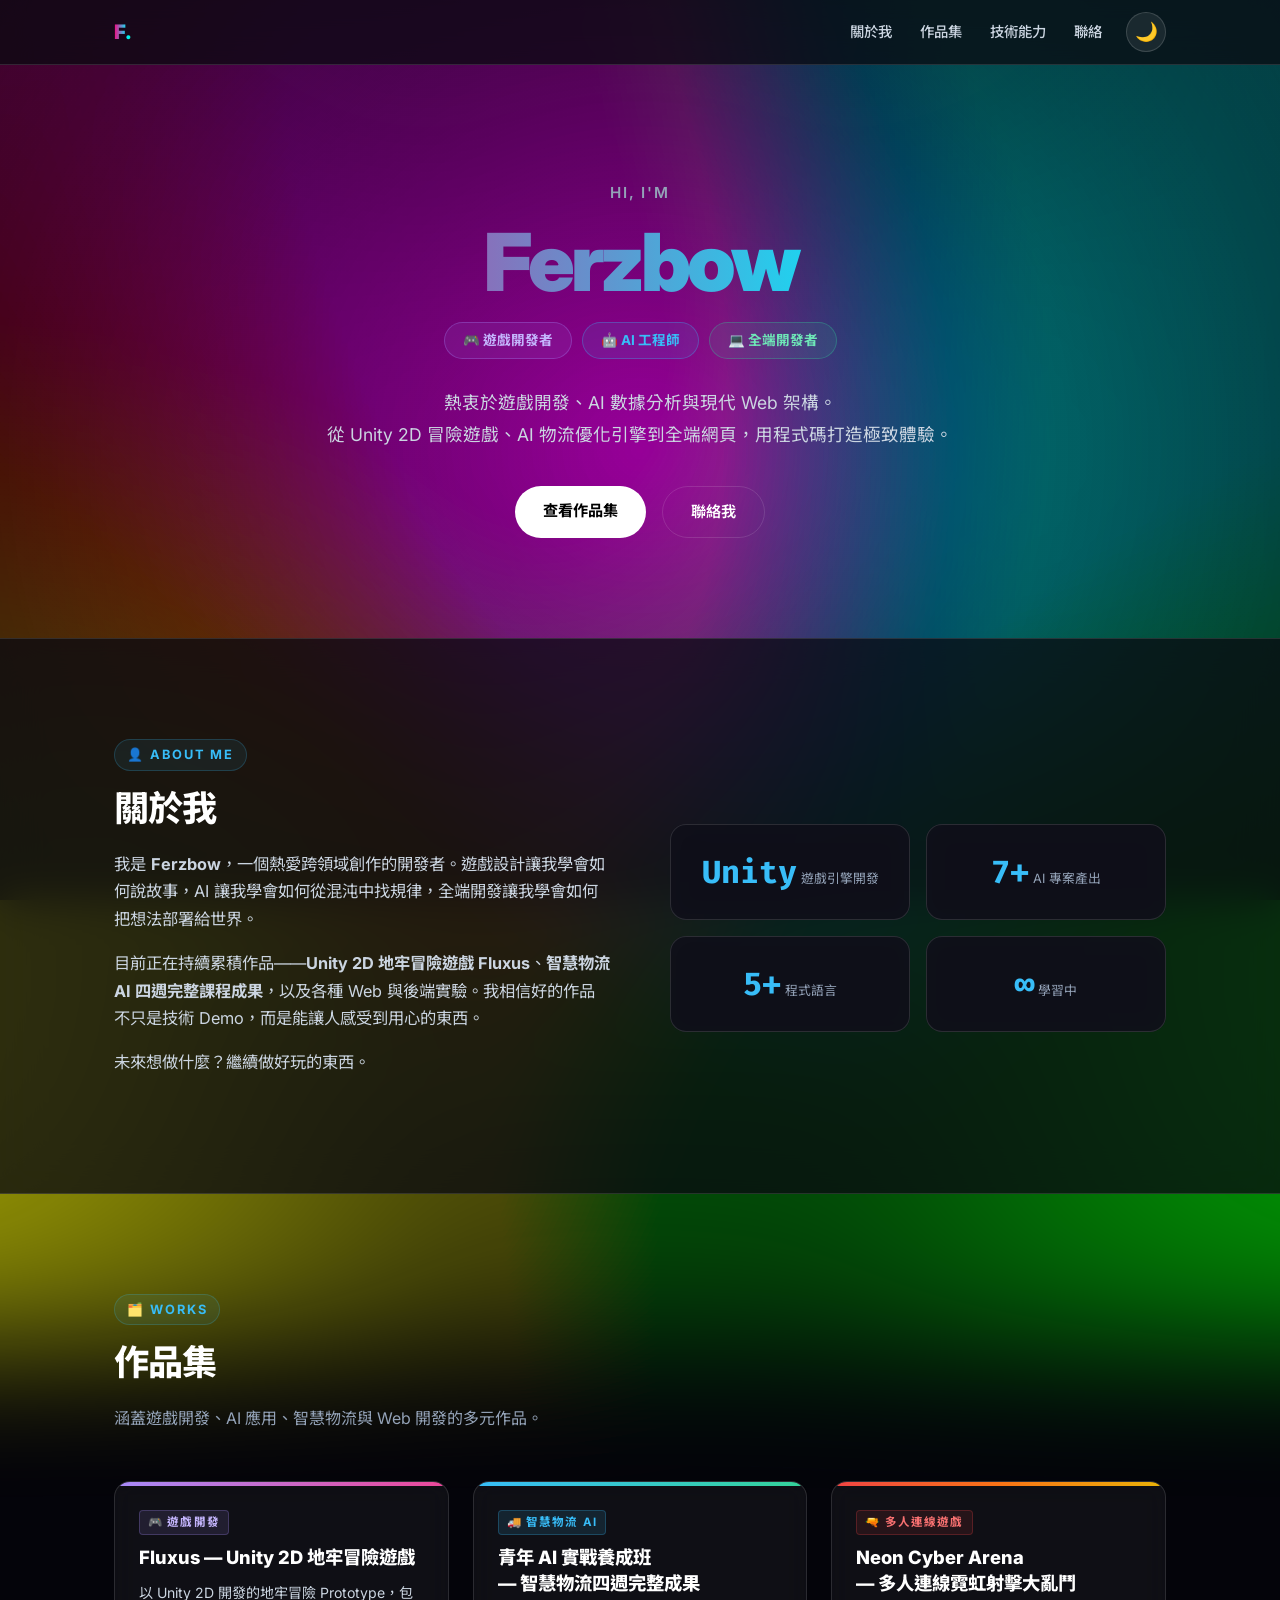
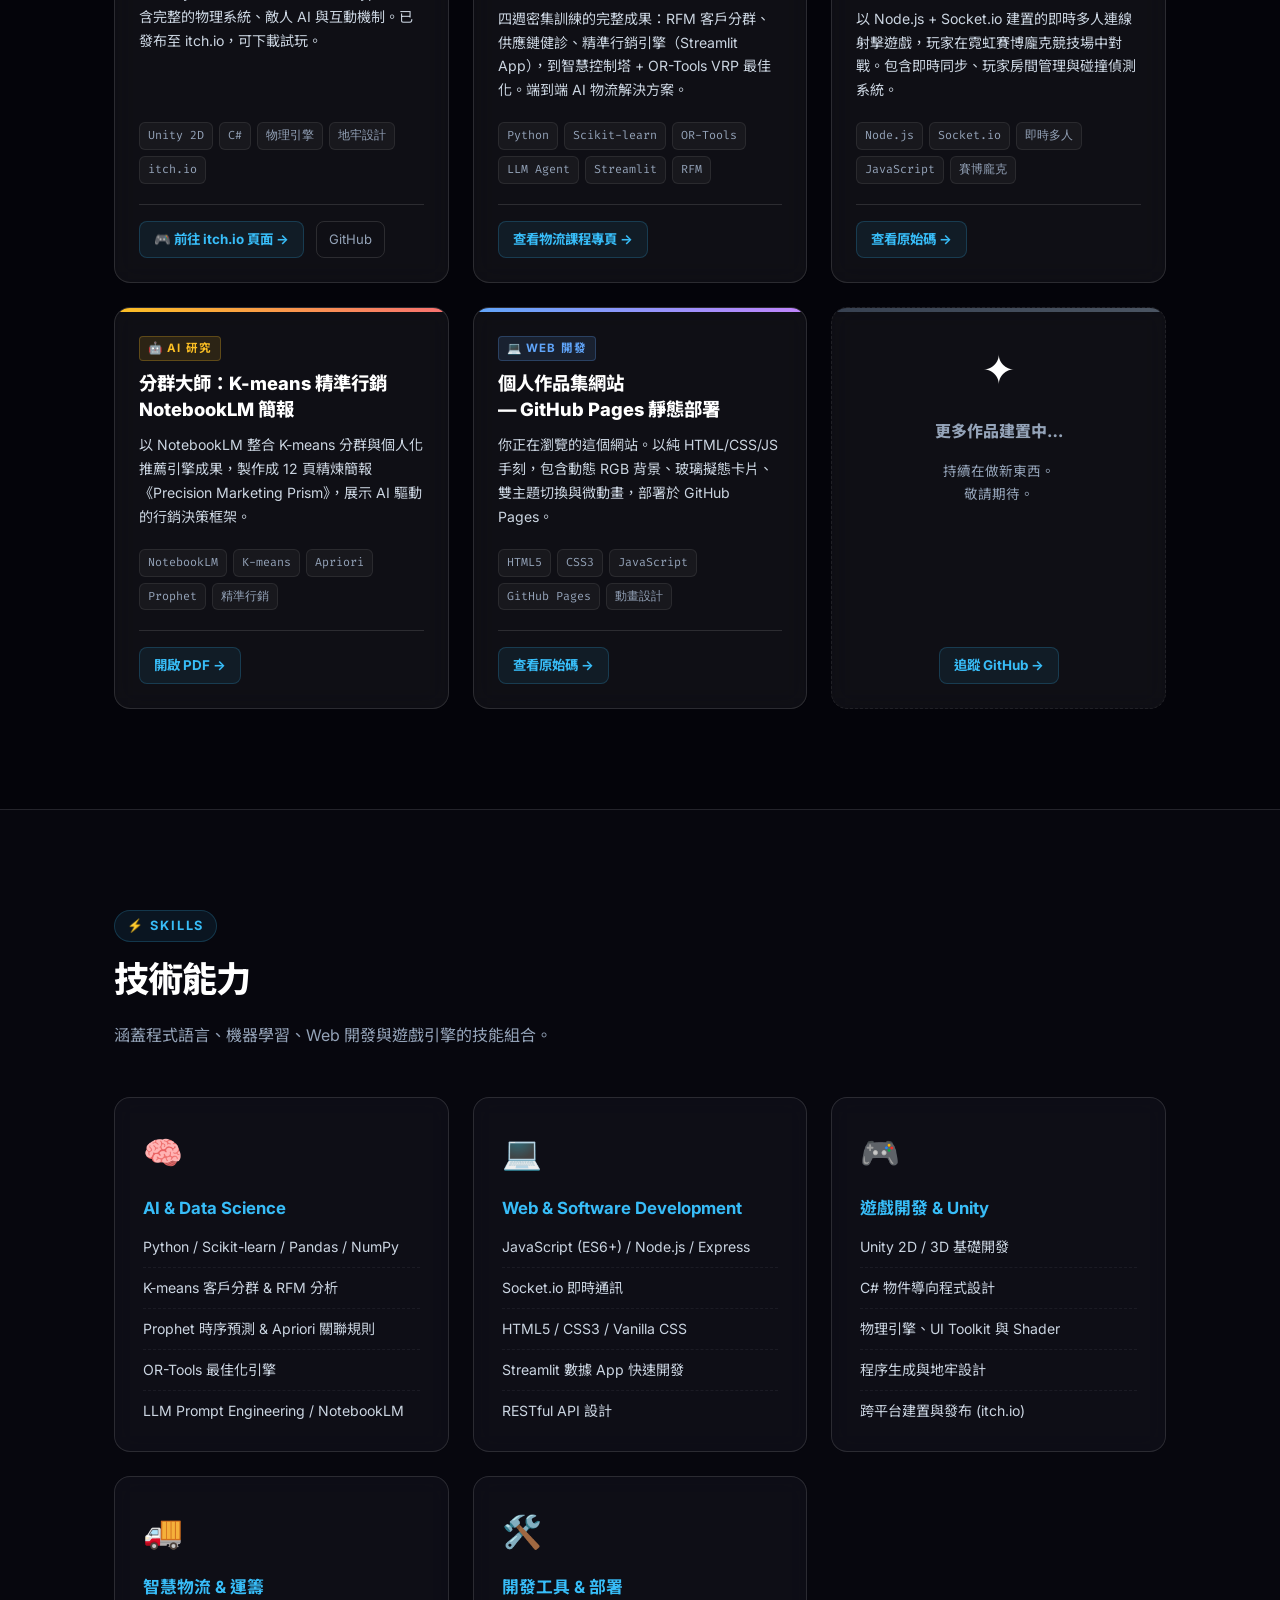
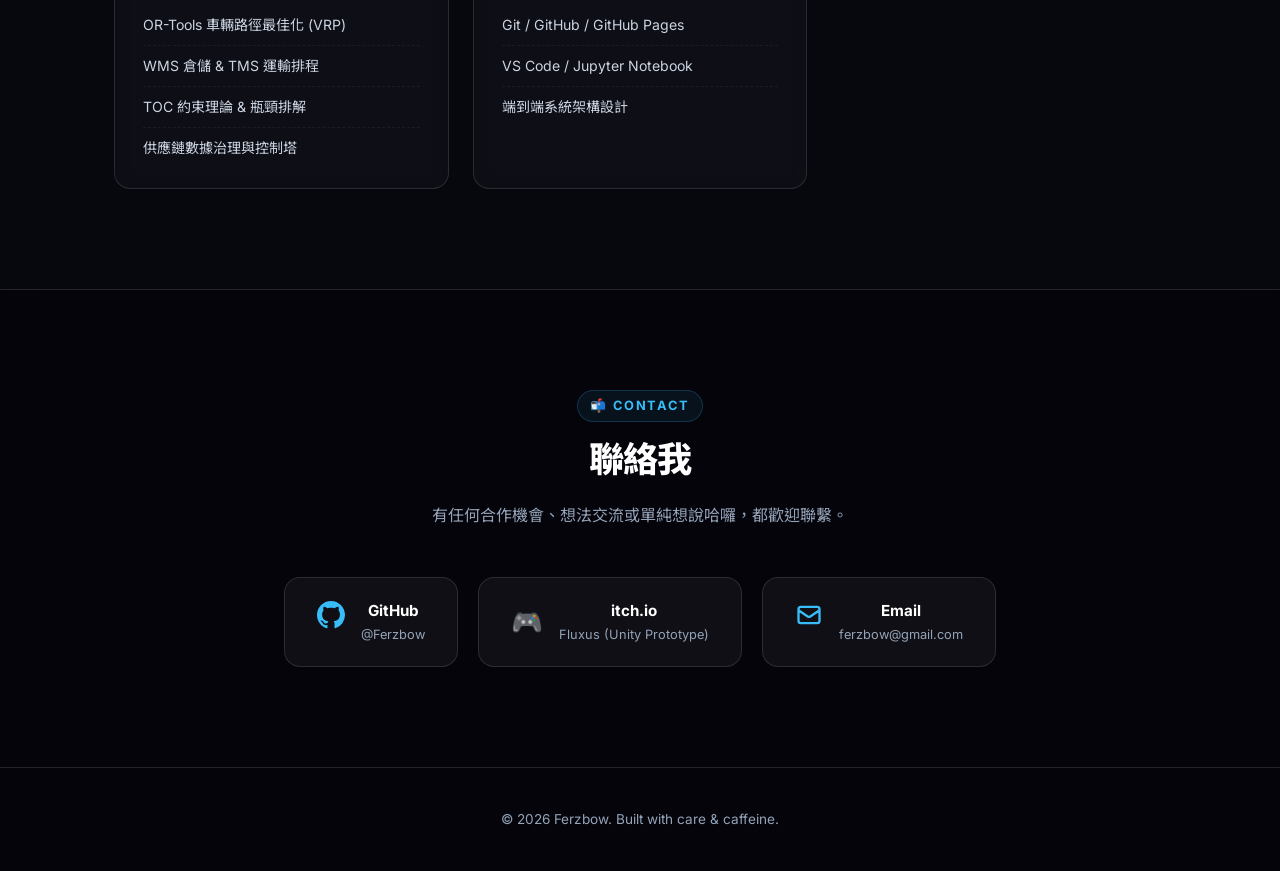
==== commit b7e3b853: "改良特效" ====
--- a/index.html
+++ b/index.html
@@ -211,7 +211,7 @@
       border-color: rgba(255, 255, 255, 0.3);
       box-shadow: 0 16px 48px rgba(0, 0, 0, 0.5);
     }
-    .proj-stripe { height: 4px; width: 100%; }
+    .proj-stripe { height: 4px; width: 100%; border-radius: var(--radius) var(--radius) 0 0; }
     .stripe-game { background: linear-gradient(90deg, #a78bfa, #ec4899); }
     .stripe-log  { background: linear-gradient(90deg, #38bdf8, #34d399); }
     .stripe-ai   { background: linear-gradient(90deg, #fbbf24, #f87171); }
@@ -255,9 +255,16 @@
     .proj-link-secondary:hover { color: var(--text); border-color: var(--text-dim); }
 
     /* ---- SKILLS GRID ---- */
+    #skills {
+      background: rgba(10, 10, 18, 0.65);
+      backdrop-filter: blur(20px);
+      -webkit-backdrop-filter: blur(20px);
+      border-top: 1px solid var(--border);
+      border-bottom: 1px solid var(--border);
+    }
     .skills-grid { display: grid; grid-template-columns: repeat(3, 1fr); gap: 24px; }
     .skill-card {
-      background: var(--bg-card); border: 1px solid var(--border);
+      background: rgba(16, 16, 26, 0.75); border: 1px solid var(--border);
       border-radius: var(--radius); padding: 28px;
       backdrop-filter: blur(12px); -webkit-backdrop-filter: blur(12px);
       position: relative; overflow: hidden;
@@ -334,9 +341,9 @@
     /* ---- GLASS SHARD EFFECT (Light Hover) ---- */
     .glass-shard {
       position: absolute; pointer-events: none; user-select: none;
-      border: 1px solid rgba(255,255,255,0.92);
-      box-shadow: inset 0 0 10px rgba(255,255,255,0.5), 0 2px 12px rgba(180,200,255,0.25), 0 0 4px rgba(255,255,255,0.3);
-      backdrop-filter: blur(1.5px); -webkit-backdrop-filter: blur(1.5px);
+      border: 1px solid rgba(255,255,255,0.75);
+      box-shadow: 0 8px 22px rgba(0, 0, 0, 0.22), 0 2px 8px rgba(124, 58, 237, 0.25), inset 0 0 10px rgba(255,255,255,0.5);
+      backdrop-filter: blur(2px); -webkit-backdrop-filter: blur(2px);
       will-change: opacity, transform, filter;
     }
     @keyframes shardIn {
@@ -344,13 +351,14 @@
       to   { opacity: 1; transform: rotate(var(--sr)) scale(1)    translate(0, 0); }
     }
     @keyframes shardShimmer {
-      0%   { filter: brightness(1)    hue-rotate(0deg);   }
-      40%  { filter: brightness(1.28) hue-rotate(22deg);  }
-      70%  { filter: brightness(0.88) hue-rotate(-14deg); }
-      100% { filter: brightness(1)    hue-rotate(0deg);   }
-    }
-
-    [data-theme="light"] .enchant-overlay {
+      0%   { filter: brightness(1.0) hue-rotate(0deg); opacity: 0.9; }
+      50%  { filter: brightness(1.15) hue-rotate(20deg); opacity: 1; }
+      100% { filter: brightness(1.0) hue-rotate(0deg); opacity: 0.9; }
+    }
+
+    [data-theme="light"] .enchant-overlay,
+    [data-theme="light"] .proj-card,
+    [data-theme="light"] .skill-card {
       overflow: visible;
     }
 
@@ -873,35 +881,37 @@
         if (card.querySelector('.enchant-overlay')) return;
         var overlay = document.createElement('div');
         overlay.className = 'enchant-overlay';
-        var count = Math.max(10, Math.min(Math.floor((card.offsetWidth + card.offsetHeight) / 45), 20));
+        var count = 16; // 固定 16 個碎片，確保 4 條邊各分配 4 個
         for (var i = 0; i < count; i++) {
           var s = document.createElement('div');
           s.className = 'glass-shard';
           var r  = (Math.random() - 0.5) * 80;
-          var tx = (Math.random() - 0.5) * 20;
-          var ty = (Math.random() - 0.5) * 20;
-
-          // 環繞卡片 4 個邊緣（Top, Bottom, Left, Right），完全避開卡片中心文字區
-          var edge = Math.floor(Math.random() * 4);
+          var tx = (Math.random() - 0.5) * 16;
+          var ty = (Math.random() - 0.5) * 16;
+
+          var edge = i % 4; // 0: 上, 1: 右, 2: 下, 3: 左 (強制 4 邊極度勻稱)
+          var slot = Math.floor(i / 4); // 在該邊長度上的 4 個分區段
+          var slotPos = (slot + Math.random() * 0.7) / 4 * 90 + 5; // 均勻散落在 5% ~ 95%
+
           var posX, posY;
-          if (edge === 0) { // 上邊緣 (-6% ~ 8%)
-            posX = Math.random() * 96 + 2;
-            posY = Math.random() * 14 - 6;
-          } else if (edge === 1) { // 下邊緣 (92% ~ 106%)
-            posX = Math.random() * 96 + 2;
-            posY = Math.random() * 14 + 92;
-          } else if (edge === 2) { // 左邊緣 (-6% ~ 8%)
-            posX = Math.random() * 14 - 6;
-            posY = Math.random() * 96 + 2;
-          } else { // 右邊緣 (92% ~ 106%)
-            posX = Math.random() * 14 + 92;
-            posY = Math.random() * 96 + 2;
+          if (edge === 0) { // 上邊緣 (Top)
+            posX = slotPos;
+            posY = Math.random() * 12 - 8;
+          } else if (edge === 1) { // 右邊緣 (Right)
+            posX = Math.random() * 12 + 94;
+            posY = slotPos;
+          } else if (edge === 2) { // 下邊緣 (Bottom)
+            posX = slotPos;
+            posY = Math.random() * 12 + 94;
+          } else { // 左邊緣 (Left)
+            posX = Math.random() * 12 - 8;
+            posY = slotPos;
           }
 
           s.style.left      = posX + '%';
           s.style.top       = posY + '%';
-          s.style.width     = (14 + Math.random() * 24) + 'px';
-          s.style.height    = (18 + Math.random() * 32) + 'px';
+          s.style.width     = (16 + Math.random() * 24) + 'px';
+          s.style.height    = (20 + Math.random() * 32) + 'px';
           s.style.clipPath  = CLIPS[Math.floor(Math.random() * CLIPS.length)];
           s.style.background = GRADS[Math.floor(Math.random() * GRADS.length)];
           s.style.setProperty('--sr',  r  + 'deg');
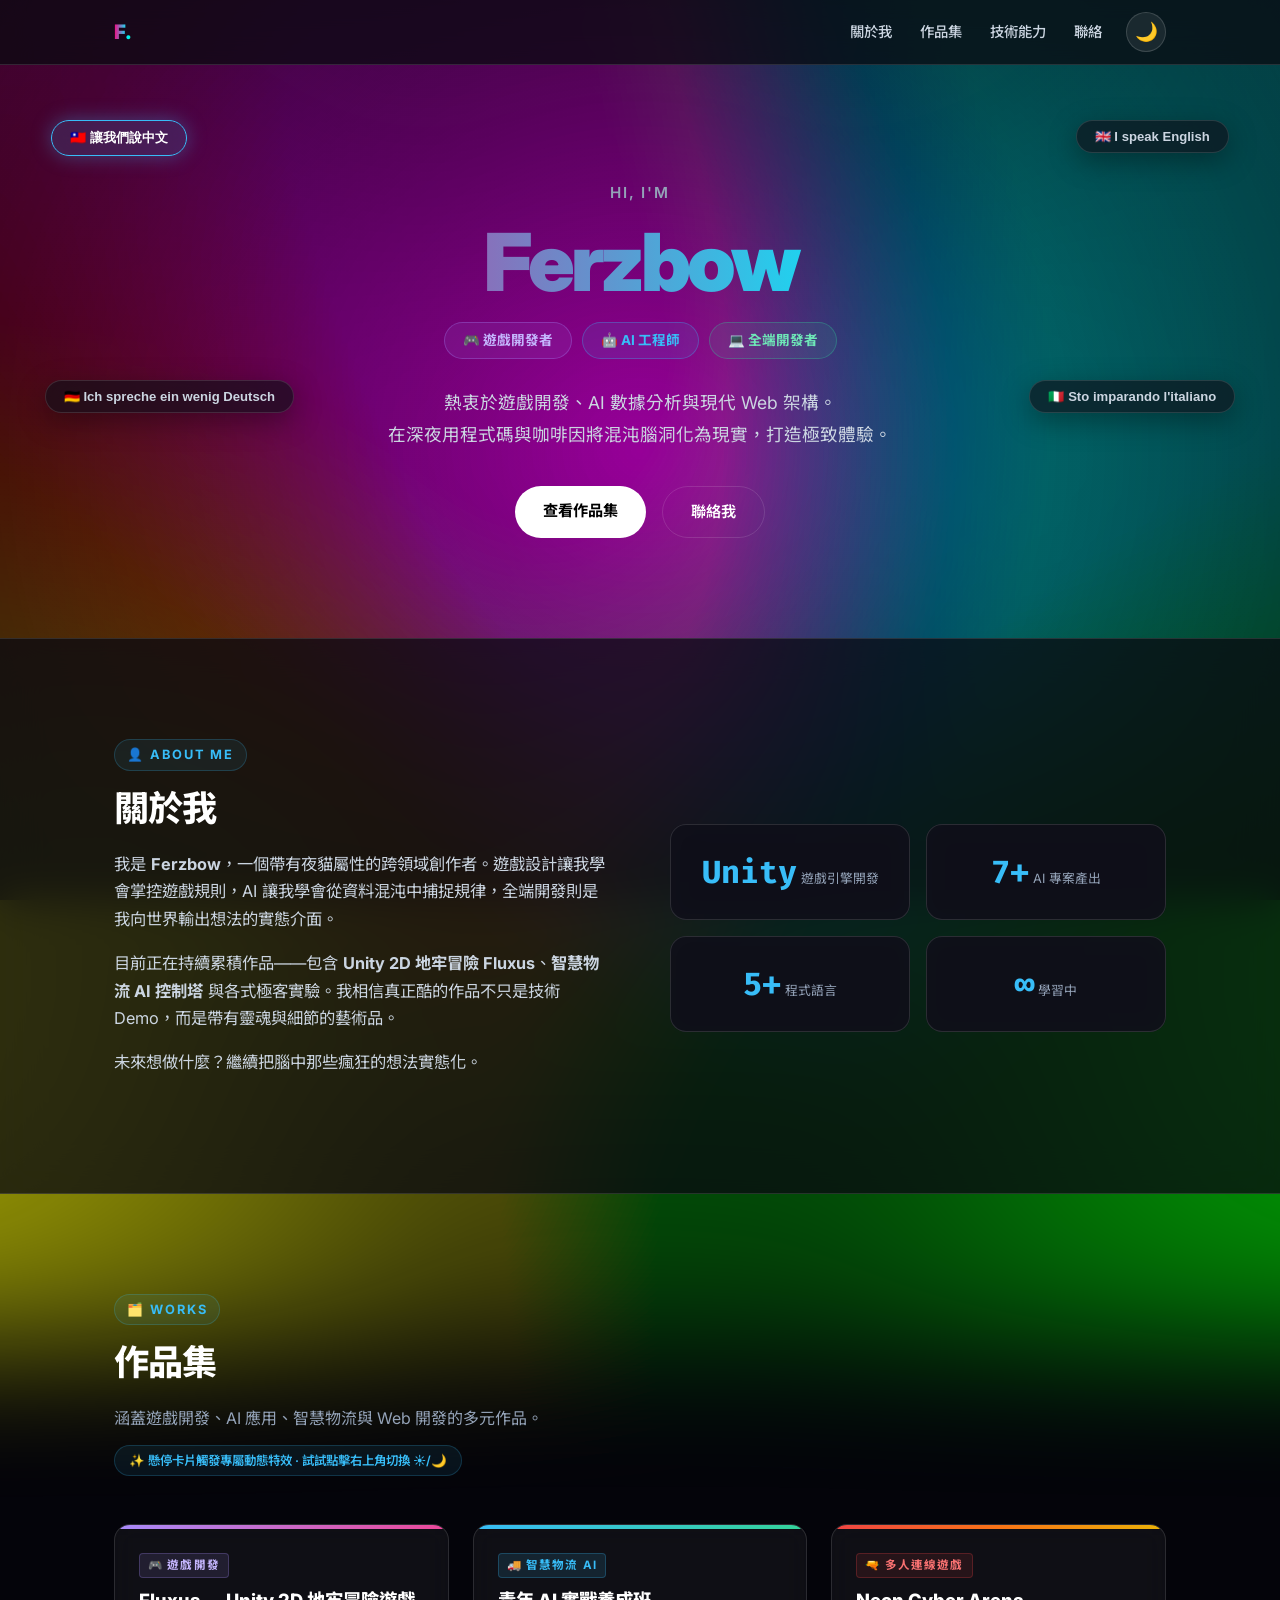
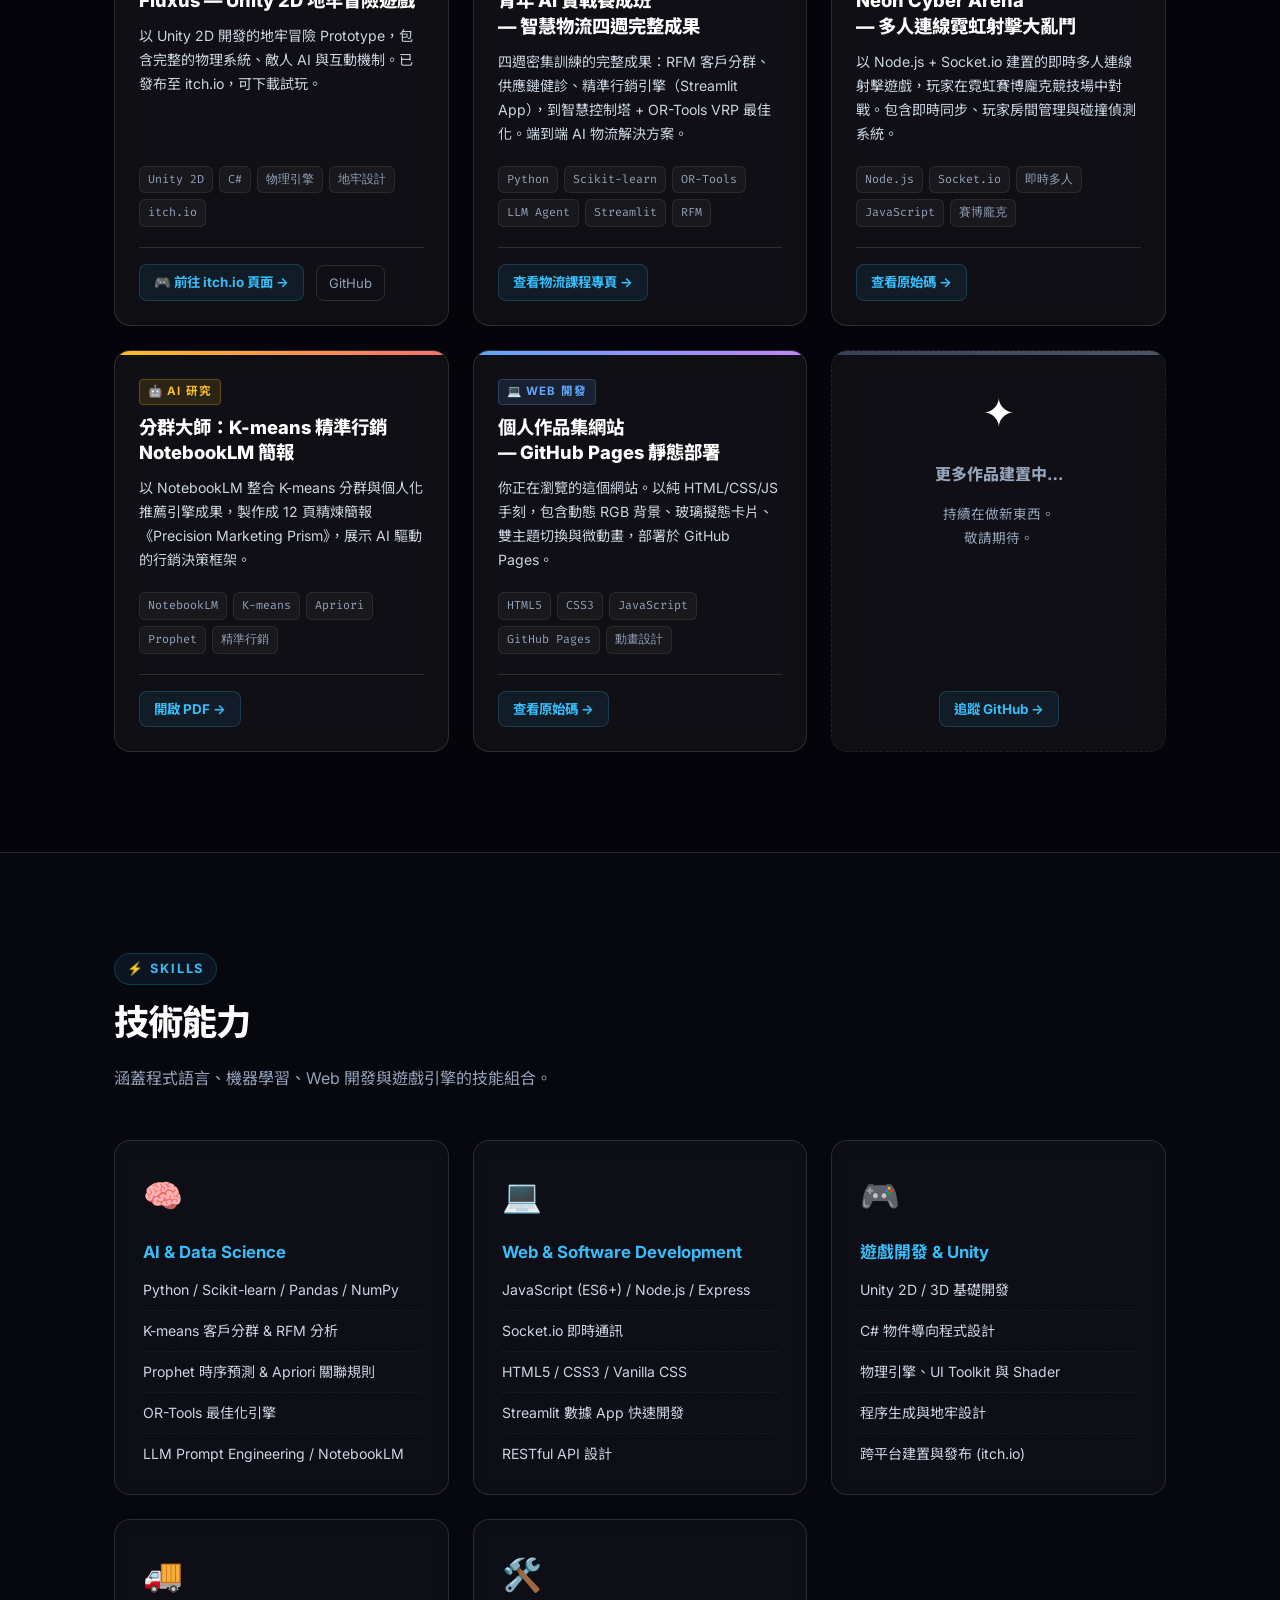
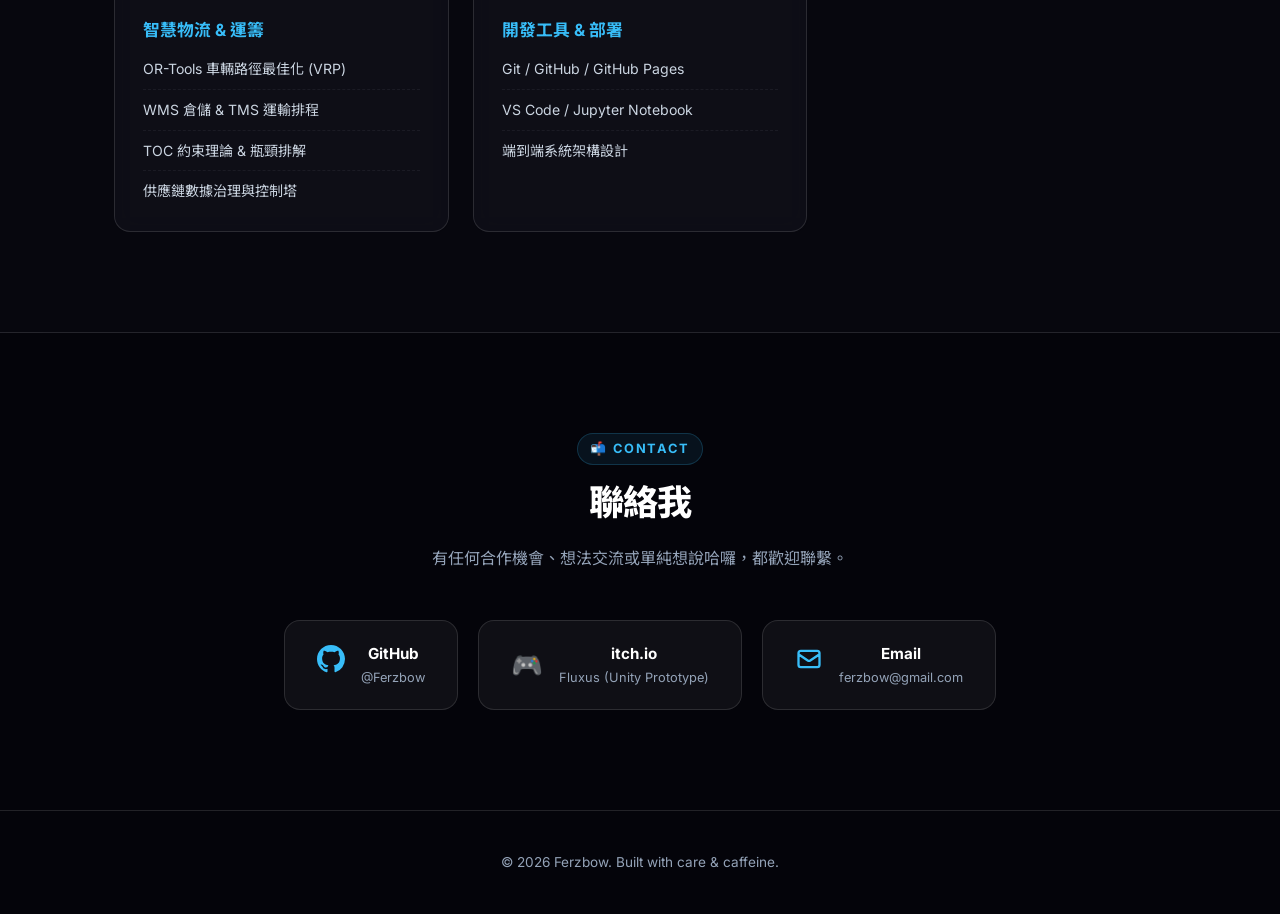
==== commit 543b2b2f: "增加一點小彩蛋，並且準備新增語言功能" ====
--- a/index.html
+++ b/index.html
@@ -433,13 +433,86 @@
     [data-theme="light"] .contact-handle { color: var(--text-muted); }
     [data-theme="light"] footer { border-color: rgba(124,58,237,0.12); color: var(--text-dim); }
 
+    /* ---- DUAL TEXT VARIATION (Dark vs Light Persona) ---- */
+    .dual-text .text-light { display: none; opacity: 0; transition: opacity 0.4s ease; }
+    .dual-text .text-dark  { display: inline; opacity: 1; transition: opacity 0.4s ease; }
+    [data-theme="light"] .dual-text .text-light { display: inline; opacity: 1; }
+    [data-theme="light"] .dual-text .text-dark  { display: none; opacity: 0; }
+
+    /* ---- FLOATING CORNER LANGUAGE BUTTONS ---- */
+    .hero-corner-lang {
+      position: absolute;
+      z-index: 20;
+      pointer-events: auto;
+    }
+    .hero-corner-lang .lang-btn {
+      background: rgba(16, 16, 26, 0.65);
+      border: 1px solid var(--border);
+      color: var(--text-muted);
+      font-size: 0.82rem; font-weight: 600;
+      padding: 8px 18px; border-radius: 50px;
+      backdrop-filter: blur(16px); -webkit-backdrop-filter: blur(16px);
+      box-shadow: 0 8px 28px rgba(0, 0, 0, 0.35);
+      cursor: pointer; transition: all 0.35s cubic-bezier(0.2, 0.8, 0.2, 1);
+      display: inline-flex; align-items: center; gap: 6px;
+    }
+    [data-theme="light"] .hero-corner-lang .lang-btn {
+      background: rgba(255, 255, 255, 0.72);
+      border-color: rgba(124, 58, 237, 0.18);
+      color: #3b0764;
+      box-shadow: 0 8px 24px rgba(124, 58, 237, 0.12);
+    }
+    .hero-corner-lang .lang-btn:hover {
+      transform: translateY(-3px) scale(1.06);
+      color: var(--text); border-color: var(--accent);
+      box-shadow: 0 12px 32px rgba(56, 189, 248, 0.3);
+    }
+    [data-theme="light"] .hero-corner-lang .lang-btn:hover {
+      color: #7c3aed; border-color: #7c3aed;
+      box-shadow: 0 12px 32px rgba(124, 58, 237, 0.22);
+    }
+    .hero-corner-lang .lang-btn.active {
+      background: rgba(56, 189, 248, 0.15);
+      border-color: var(--accent);
+      color: var(--text);
+      box-shadow: 0 0 20px rgba(56, 189, 248, 0.35);
+    }
+    [data-theme="light"] .hero-corner-lang .lang-btn.active {
+      background: #7c3aed;
+      border-color: #7c3aed;
+      color: #fff;
+      box-shadow: 0 6px 22px rgba(124, 58, 237, 0.35);
+    }
+
+    /* 四個角落精密定位 + 獨立微波浮動動畫 */
+    .hero-corner-lang.top-left     { top: 120px; left: 4%;  animation: floatTopLeft 4s ease-in-out infinite alternate; }
+    .hero-corner-lang.top-right    { top: 120px; right: 4%; animation: floatTopRight 4.5s ease-in-out infinite alternate; }
+    .hero-corner-lang.bottom-left  { top: 380px; left: 3.5%; animation: floatBottomLeft 4.2s ease-in-out infinite alternate; }
+    .hero-corner-lang.bottom-right { top: 380px; right: 3.5%; animation: floatBottomRight 4.8s ease-in-out infinite alternate; }
+
+    @keyframes floatTopLeft     { 0% { transform: translateY(0); } 100% { transform: translateY(-8px) rotate(-1deg); } }
+    @keyframes floatTopRight    { 0% { transform: translateY(0); } 100% { transform: translateY(-10px) rotate(1deg); } }
+    @keyframes floatBottomLeft  { 0% { transform: translateY(0); } 100% { transform: translateY(8px) rotate(-1deg); } }
+    @keyframes floatBottomRight { 0% { transform: translateY(0); } 100% { transform: translateY(10px) rotate(1deg); } }
+
+    @media (max-width: 1024px) {
+      .hero-corner-lang.top-left     { top: 100px; left: 2%; }
+      .hero-corner-lang.top-right    { top: 100px; right: 2%; }
+      .hero-corner-lang.bottom-left  { top: 440px; left: 2%; }
+      .hero-corner-lang.bottom-right { top: 440px; right: 2%; }
+    }
+    @media (max-width: 768px) {
+      .hero-corner-lang { position: static; display: inline-block; margin: 4px; animation: none; }
+      .hero-corner-wrapper { display: flex; flex-wrap: wrap; justify-content: center; margin-top: 24px; }
+    }
+
     /* ---- THEME TOGGLE BUTTON ---- */
     #theme-toggle {
       display: flex; align-items: center; justify-content: center;
       width: 40px; height: 40px; border-radius: 50%;
       background: rgba(255,255,255,0.08); border: 1px solid rgba(255,255,255,0.15);
       cursor: pointer; font-size: 1.15rem; transition: all 0.3s ease;
-      flex-shrink: 0; position: relative; overflow: hidden;
+      flex-shrink: 0; position: relative; overflow: visible;
     }
     #theme-toggle:hover { background: rgba(255,255,255,0.15); transform: scale(1.1); box-shadow: 0 0 16px rgba(56,189,248,0.3); }
     [data-theme="light"] #theme-toggle { background: rgba(124,58,237,0.08); border-color: rgba(124,58,237,0.2); }
@@ -449,6 +522,41 @@
     .icon-sun  { opacity: 0; transform: translateY(24px) rotate(90deg); }
     [data-theme="light"] .icon-moon { opacity: 0; transform: translateY(-24px) rotate(-90deg); }
     [data-theme="light"] .icon-sun  { opacity: 1; transform: translateY(0) rotate(0deg); }
+
+    /* ---- TOOLTIP & HINT BADGES ---- */
+    #theme-toggle::after {
+      content: attr(data-tooltip);
+      position: absolute; right: 50px; top: 50%; transform: translateY(-50%) translateX(6px);
+      background: rgba(10, 10, 18, 0.92); color: var(--text-muted);
+      border: 1px solid var(--border); border-radius: 8px;
+      padding: 5px 12px; font-size: 0.75rem; white-space: nowrap;
+      pointer-events: none; opacity: 0; transition: all 0.25s ease;
+      box-shadow: 0 4px 20px rgba(0,0,0,0.5); backdrop-filter: blur(8px);
+    }
+    #theme-toggle:hover::after {
+      opacity: 1; transform: translateY(-50%) translateX(0);
+    }
+    [data-theme="light"] #theme-toggle::after {
+      background: rgba(255, 255, 255, 0.95); color: #1a0a3c;
+      border-color: rgba(124, 58, 237, 0.2); box-shadow: 0 4px 20px rgba(124,58,237,0.15);
+    }
+
+    .hint-badge {
+      display: inline-flex; align-items: center; gap: 6px;
+      margin-top: 12px; padding: 4px 14px; border-radius: 50px;
+      font-size: 0.78rem; font-weight: 600;
+      color: var(--accent); background: rgba(56, 189, 248, 0.08);
+      border: 1px solid rgba(56, 189, 248, 0.2);
+      animation: hintPulse 2.5s ease-in-out infinite alternate;
+    }
+    [data-theme="light"] .hint-badge {
+      color: #7c3aed; background: rgba(124, 58, 237, 0.08);
+      border-color: rgba(124, 58, 237, 0.2);
+    }
+    @keyframes hintPulse {
+      0%   { opacity: 0.85; transform: translateY(0); }
+      100% { opacity: 1;    transform: translateY(-2px); box-shadow: 0 4px 12px rgba(56,189,248,0.15); }
+    }
   </style>
 </head>
 
@@ -460,12 +568,12 @@
       <a href="#" class="logo rgb-text">F.</a>
       <div class="nav-right">
         <ul class="nav-links">
-          <li><a href="#about">關於我</a></li>
-          <li><a href="#projects">作品集</a></li>
-          <li><a href="#skills">技術能力</a></li>
-          <li><a href="#contact">聯絡</a></li>
+          <li><a href="#about" id="nav-about">關於我</a></li>
+          <li><a href="#projects" id="nav-projects">作品集</a></li>
+          <li><a href="#skills" id="nav-skills">技術能力</a></li>
+          <li><a href="#contact" id="nav-contact">聯絡</a></li>
         </ul>
-        <button id="theme-toggle" aria-label="切換主題">
+        <button id="theme-toggle" aria-label="切換主題" data-tooltip="切換 ☀️/🌙 雙主題與懸停特效">
           <span class="toggle-icon icon-moon">🌙</span>
           <span class="toggle-icon icon-sun">☀️</span>
         </button>
@@ -474,7 +582,21 @@
   </nav>
 
   <!-- Hero -->
-  <header id="hero">
+  <header id="hero" style="position: relative;">
+    <!-- 4 Corner Floating Language Orbs -->
+    <div class="hero-corner-lang top-left">
+      <button class="lang-btn active" data-lang="zh">🇹🇼 讓我們說中文</button>
+    </div>
+    <div class="hero-corner-lang top-right">
+      <button class="lang-btn" data-lang="en">🇬🇧 I speak English</button>
+    </div>
+    <div class="hero-corner-lang bottom-left">
+      <button class="lang-btn" data-lang="de">🇩🇪 Ich spreche ein wenig Deutsch</button>
+    </div>
+    <div class="hero-corner-lang bottom-right">
+      <button class="lang-btn" data-lang="it">🇮🇹 Sto imparando l'italiano</button>
+    </div>
+
     <div class="container">
       <p class="hero-tag">Hi, I'm</p>
       <h1 class="hero-name rgb-text">Ferzbow</h1>
@@ -483,13 +605,19 @@
         <span class="role-pill ai">🤖 AI 工程師</span>
         <span class="role-pill dev">💻 全端開發者</span>
       </div>
-      <p class="hero-desc">
-        熱衷於遊戲開發、AI 數據分析與現代 Web 架構。<br>
-        從 Unity 2D 冒險遊戲、AI 物流優化引擎到全端網頁，用程式碼打造極致體驗。
+      <p class="hero-desc dual-text">
+        <span class="text-dark">
+          熱衷於遊戲開發、AI 數據分析與現代 Web 架構。<br>
+          在深夜用程式碼與咖啡因將混沌腦洞化為現實，打造極致體驗。
+        </span>
+        <span class="text-light">
+          專注於遊戲設計、AI 數據視覺化與現代 Web 架構。<br>
+          以清晰邏輯與精緻 UI 打造優雅的產品與使用者體驗。
+        </span>
       </p>
       <div class="hero-btns">
-        <a href="#projects" class="btn-fill">查看作品集</a>
-        <a href="#contact" class="btn-ghost">聯絡我</a>
+        <a href="#projects" class="btn-fill" id="btn-portfolio">查看作品集</a>
+        <a href="#contact" class="btn-ghost" id="btn-contact">聯絡我</a>
       </div>
     </div>
   </header>
@@ -501,14 +629,25 @@
         <div class="about-text">
           <div class="section-label">👤 About Me</div>
           <h2 class="section-title">關於我</h2>
-          <p>
-            我是 <strong>Ferzbow</strong>，一個熱愛跨領域創作的開發者。遊戲設計讓我學會如何說故事，AI 讓我學會如何從混沌中找規律，全端開發讓我學會如何把想法部署給世界。
+          <p class="dual-text">
+            <span class="text-dark">
+              我是 <strong>Ferzbow</strong>，一個帶有夜貓屬性的跨領域創作者。遊戲設計讓我學會掌控遊戲規則，AI 讓我學會從資料混沌中捕捉規律，全端開發則是我向世界輸出想法的實態介面。
+            </span>
+            <span class="text-light">
+              我是 <strong>Ferzbow</strong>，一個專注於優雅體驗的產品開發者。遊戲設計讓我學會說好故事，AI 讓我學會從數據中尋找洞察，全端開發則是我將創意優雅落地的產品載體。
+            </span>
           </p>
-          <p>
-            目前正在持續累積作品——<strong>Unity 2D 地牢冒險遊戲 Fluxus</strong>、<strong>智慧物流 AI 四週完整課程成果</strong>，以及各種 Web 與後端實驗。我相信好的作品不只是技術 Demo，而是能讓人感受到用心的東西。
+          <p class="dual-text">
+            <span class="text-dark">
+              目前正在持續累積作品——包含 <strong>Unity 2D 地牢冒險 Fluxus</strong>、<strong>智慧物流 AI 控制塔</strong> 與各式極客實驗。我相信真正酷的作品不只是技術 Demo，而是帶有靈魂與細節的藝術品。
+            </span>
+            <span class="text-light">
+              目前正在持續累積作品——包含 <strong>Unity 2D 地牢冒險 Fluxus</strong>、<strong>智慧物流 AI 控制塔</strong> 與各式 Web 應用。我相信好的作品不只是技術展示，而是能兼具美感與實用價值的溝通橋樑。
+            </span>
           </p>
-          <p>
-            未來想做什麼？繼續做好玩的東西。
+          <p class="dual-text">
+            <span class="text-dark">未來想做什麼？繼續把腦中那些瘋狂的想法實態化。</span>
+            <span class="text-light">未來想做什麼？繼續打造讓人耳目一新的高品質體驗。</span>
           </p>
         </div>
         <div class="stat-row">
@@ -538,7 +677,10 @@
     <div class="container">
       <div class="section-label">🗂️ Works</div>
       <h2 class="section-title">作品集</h2>
-      <p class="section-sub">涵蓋遊戲開發、AI 應用、智慧物流與 Web 開發的多元作品。</p>
+      <p class="section-sub">
+        涵蓋遊戲開發、AI 應用、智慧物流與 Web 開發的多元作品。<br>
+        <span class="hint-badge">✨ 懸停卡片觸發專屬動態特效 · 試試點擊右上角切換 ☀️/🌙</span>
+      </p>
 
       <div class="projects-grid">
 
@@ -779,6 +921,54 @@
   </footer>
 
   <script>
+    // ---- MULTI-LANGUAGE (i18n) SWITCHER ----
+    (function() {
+      var DICT = {
+        zh: {
+          navAbout: "關於我", navProjects: "作品集", navSkills: "技術能力", navContact: "聯絡",
+          btnPortfolio: "查看作品集", btnContact: "聯絡我"
+        },
+        en: {
+          navAbout: "About", navProjects: "Works", navSkills: "Skills", navContact: "Contact",
+          btnPortfolio: "View Portfolio", btnContact: "Contact Me"
+        },
+        de: {
+          navAbout: "Über Mich", navProjects: "Werke", navSkills: "Fähigkeiten", navContact: "Kontakt",
+          btnPortfolio: "Portfolio Ansehen", btnContact: "Kontaktieren"
+        },
+        it: {
+          navAbout: "Su di Me", navProjects: "Lavori", navSkills: "Competenze", navContact: "Contatto",
+          btnPortfolio: "Vedi Portfolio", btnContact: "Contattami"
+        }
+      };
+
+      var btns = document.querySelectorAll('.lang-btn');
+      function setLang(lang) {
+        if (!DICT[lang]) lang = 'zh';
+        localStorage.setItem('lang', lang);
+        btns.forEach(function(b) {
+          if (b.getAttribute('data-lang') === lang) b.classList.add('active');
+          else b.classList.remove('active');
+        });
+        var data = DICT[lang];
+        var elNavAbout = document.getElementById('nav-about'); if (elNavAbout) elNavAbout.textContent = data.navAbout;
+        var elNavProj  = document.getElementById('nav-projects'); if (elNavProj) elNavProj.textContent = data.navProjects;
+        var elNavSkill = document.getElementById('nav-skills'); if (elNavSkill) elNavSkill.textContent = data.navSkills;
+        var elNavCont  = document.getElementById('nav-contact'); if (elNavCont) elNavCont.textContent = data.navContact;
+        var elBtnPort  = document.getElementById('btn-portfolio'); if (elBtnPort) elBtnPort.textContent = data.btnPortfolio;
+        var elBtnCont  = document.getElementById('btn-contact'); if (elBtnCont) elBtnCont.textContent = data.btnContact;
+      }
+
+      btns.forEach(function(b) {
+        b.addEventListener('click', function() {
+          setLang(b.getAttribute('data-lang'));
+        });
+      });
+
+      var savedLang = localStorage.getItem('lang') || 'zh';
+      setLang(savedLang);
+    })();
+
     // ---- THEME TOGGLE ----
     (function() {
       var html = document.documentElement;
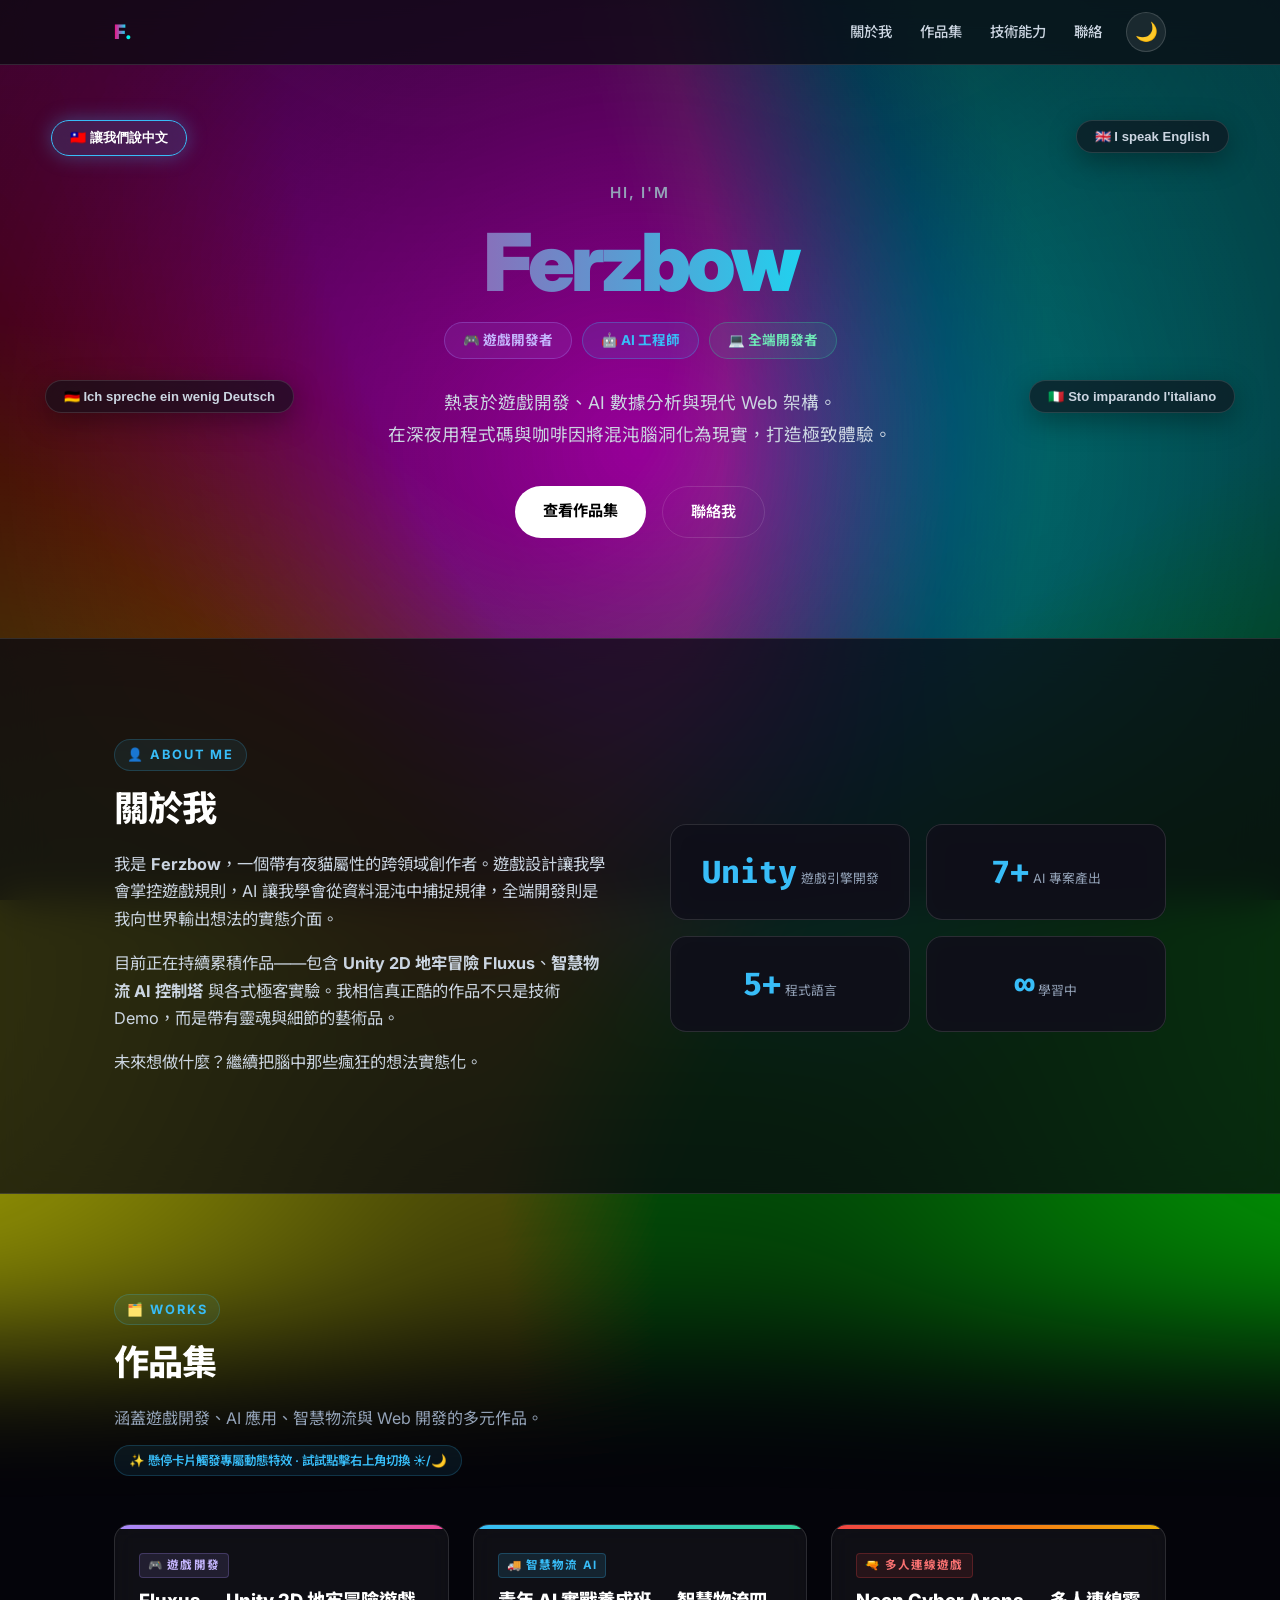
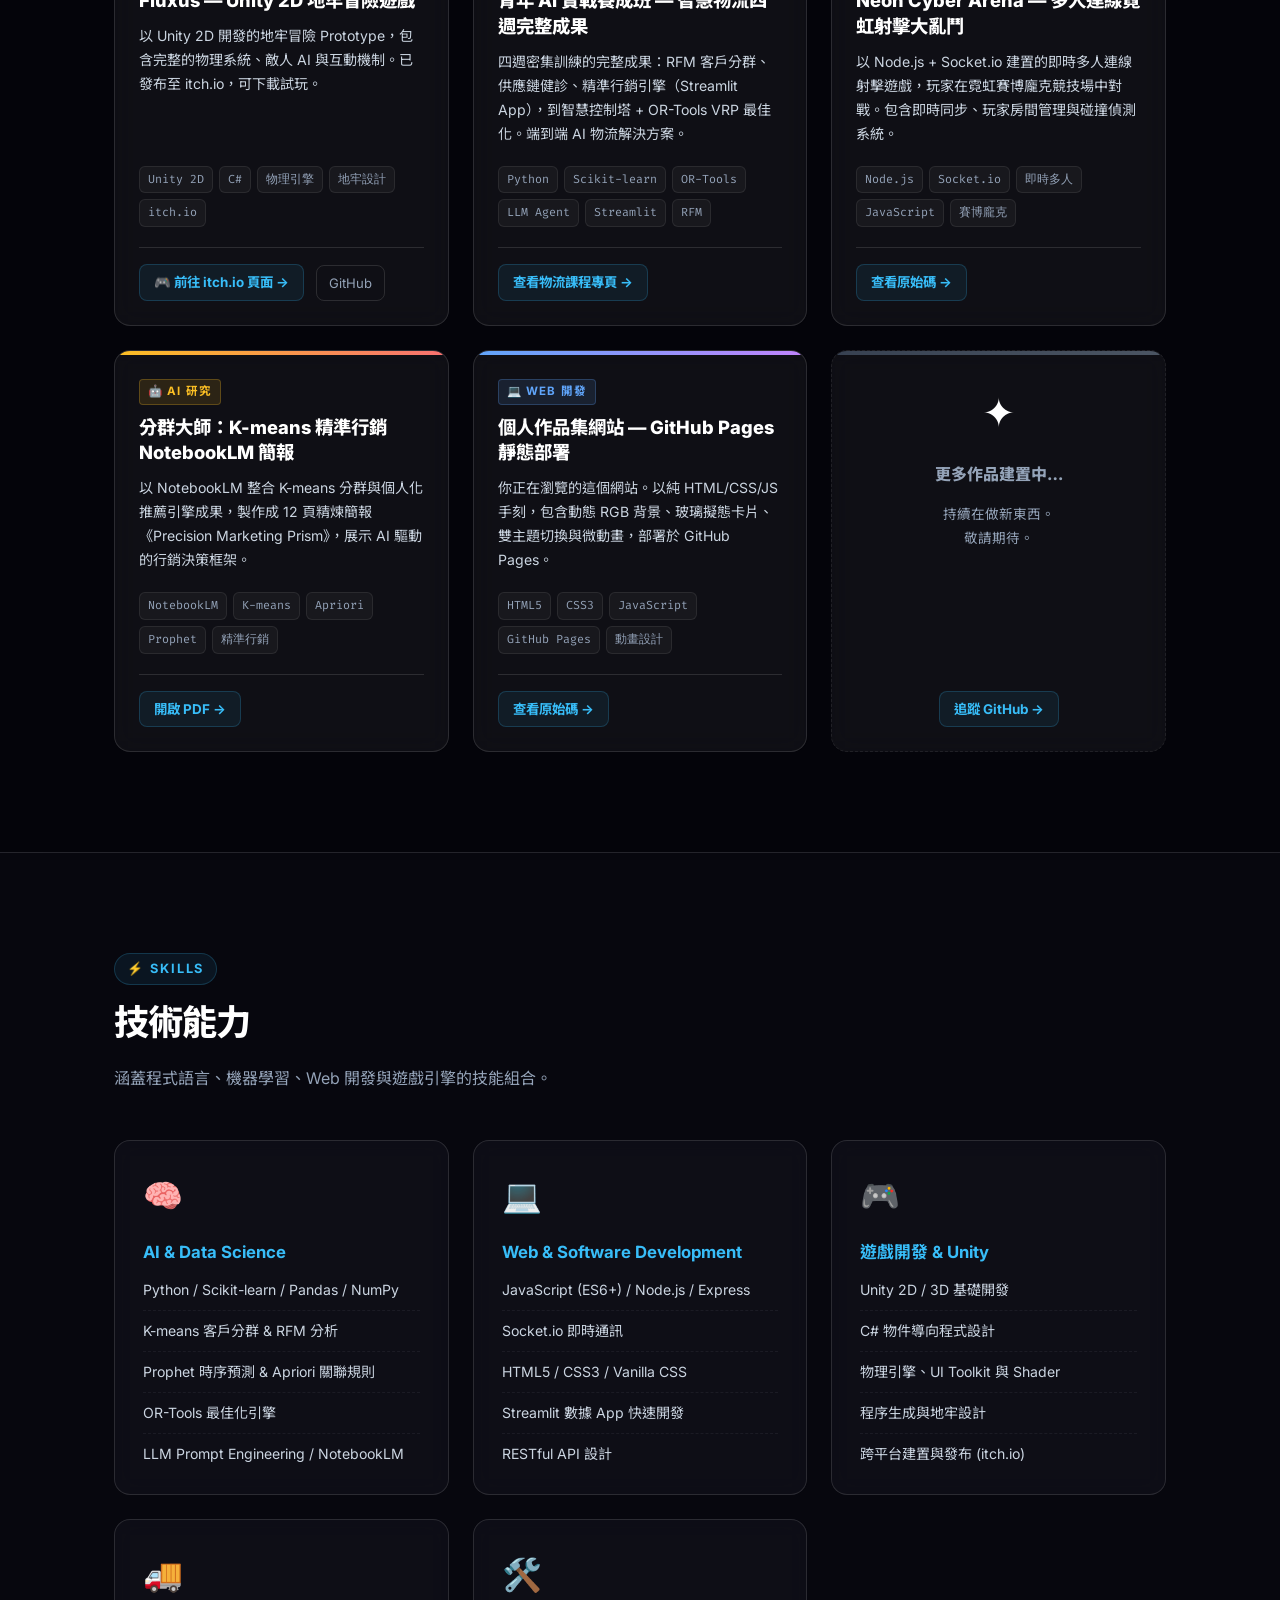
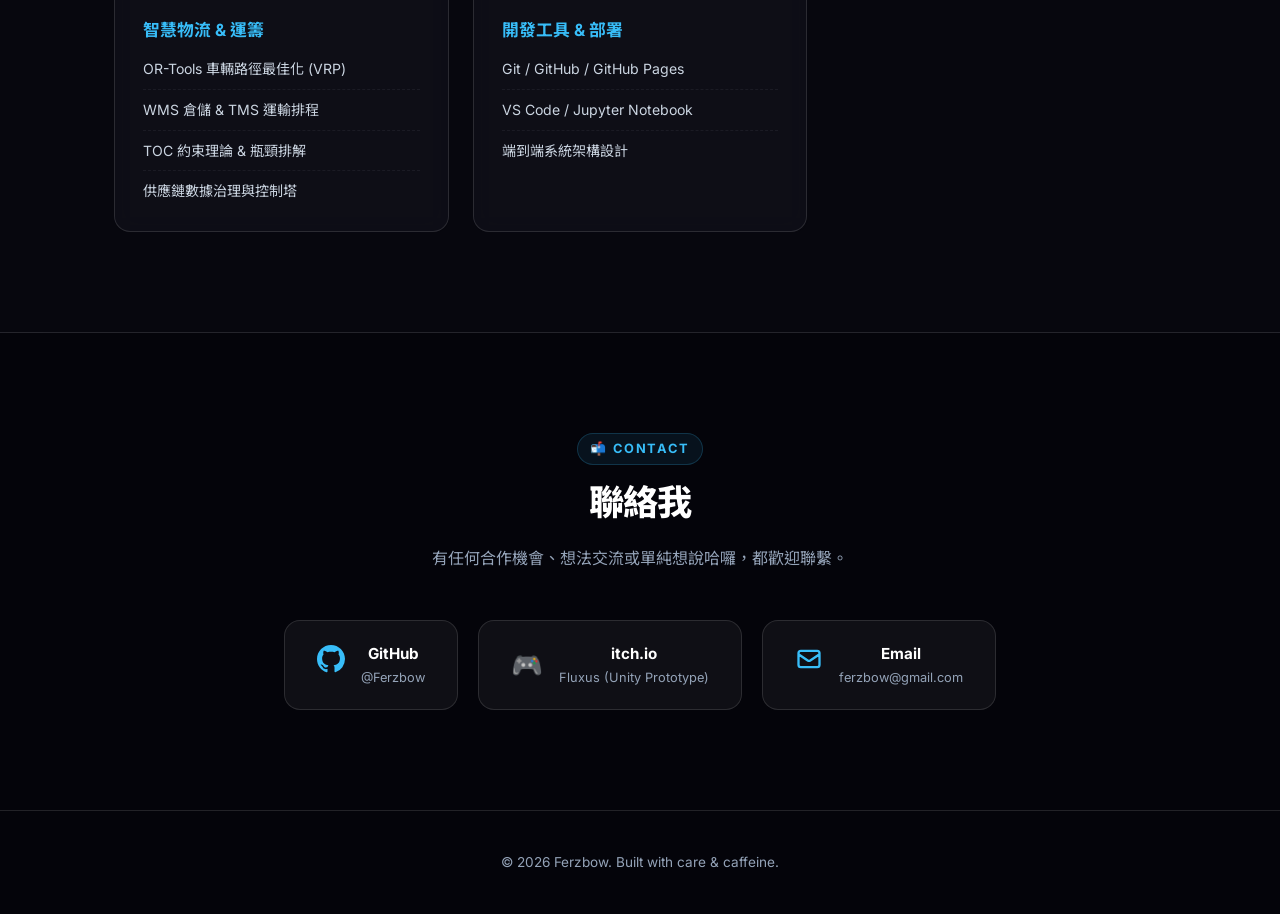
==== commit dcd9a304: "重製專案結構，更新翻譯" ====
--- a/index.html
+++ b/index.html
@@ -721,7 +721,7 @@
               <span class="proj-tag">RFM</span>
             </div>
             <div class="proj-links-row">
-              <a href="./logistics.html" class="proj-link">查看物流課程專頁 &rarr;</a>
+              <a href="./logistics/index.html" class="proj-link">查看物流課程專頁 &rarr;</a>
             </div>
           </div>
         </article>
@@ -761,7 +761,7 @@
               <span class="proj-tag">精準行銷</span>
             </div>
             <div class="proj-links-row">
-              <a href="./Precision_Marketing_Prism.pdf" target="_blank" class="proj-link">開啟 PDF &rarr;</a>
+              <a href="./logistics/Precision_Marketing_Prism.pdf" target="_blank" class="proj-link">開啟 PDF &rarr;</a>
             </div>
           </div>
         </article>
@@ -920,55 +920,11 @@
     </div>
   </footer>
 
+  <!-- Locales & i18n Manager -->
+  <script src="./locales/locales.js"></script>
+  <script src="./scripts/i18n.js"></script>
+
   <script>
-    // ---- MULTI-LANGUAGE (i18n) SWITCHER ----
-    (function() {
-      var DICT = {
-        zh: {
-          navAbout: "關於我", navProjects: "作品集", navSkills: "技術能力", navContact: "聯絡",
-          btnPortfolio: "查看作品集", btnContact: "聯絡我"
-        },
-        en: {
-          navAbout: "About", navProjects: "Works", navSkills: "Skills", navContact: "Contact",
-          btnPortfolio: "View Portfolio", btnContact: "Contact Me"
-        },
-        de: {
-          navAbout: "Über Mich", navProjects: "Werke", navSkills: "Fähigkeiten", navContact: "Kontakt",
-          btnPortfolio: "Portfolio Ansehen", btnContact: "Kontaktieren"
-        },
-        it: {
-          navAbout: "Su di Me", navProjects: "Lavori", navSkills: "Competenze", navContact: "Contatto",
-          btnPortfolio: "Vedi Portfolio", btnContact: "Contattami"
-        }
-      };
-
-      var btns = document.querySelectorAll('.lang-btn');
-      function setLang(lang) {
-        if (!DICT[lang]) lang = 'zh';
-        localStorage.setItem('lang', lang);
-        btns.forEach(function(b) {
-          if (b.getAttribute('data-lang') === lang) b.classList.add('active');
-          else b.classList.remove('active');
-        });
-        var data = DICT[lang];
-        var elNavAbout = document.getElementById('nav-about'); if (elNavAbout) elNavAbout.textContent = data.navAbout;
-        var elNavProj  = document.getElementById('nav-projects'); if (elNavProj) elNavProj.textContent = data.navProjects;
-        var elNavSkill = document.getElementById('nav-skills'); if (elNavSkill) elNavSkill.textContent = data.navSkills;
-        var elNavCont  = document.getElementById('nav-contact'); if (elNavCont) elNavCont.textContent = data.navContact;
-        var elBtnPort  = document.getElementById('btn-portfolio'); if (elBtnPort) elBtnPort.textContent = data.btnPortfolio;
-        var elBtnCont  = document.getElementById('btn-contact'); if (elBtnCont) elBtnCont.textContent = data.btnContact;
-      }
-
-      btns.forEach(function(b) {
-        b.addEventListener('click', function() {
-          setLang(b.getAttribute('data-lang'));
-        });
-      });
-
-      var savedLang = localStorage.getItem('lang') || 'zh';
-      setLang(savedLang);
-    })();
-
     // ---- THEME TOGGLE ----
     (function() {
       var html = document.documentElement;
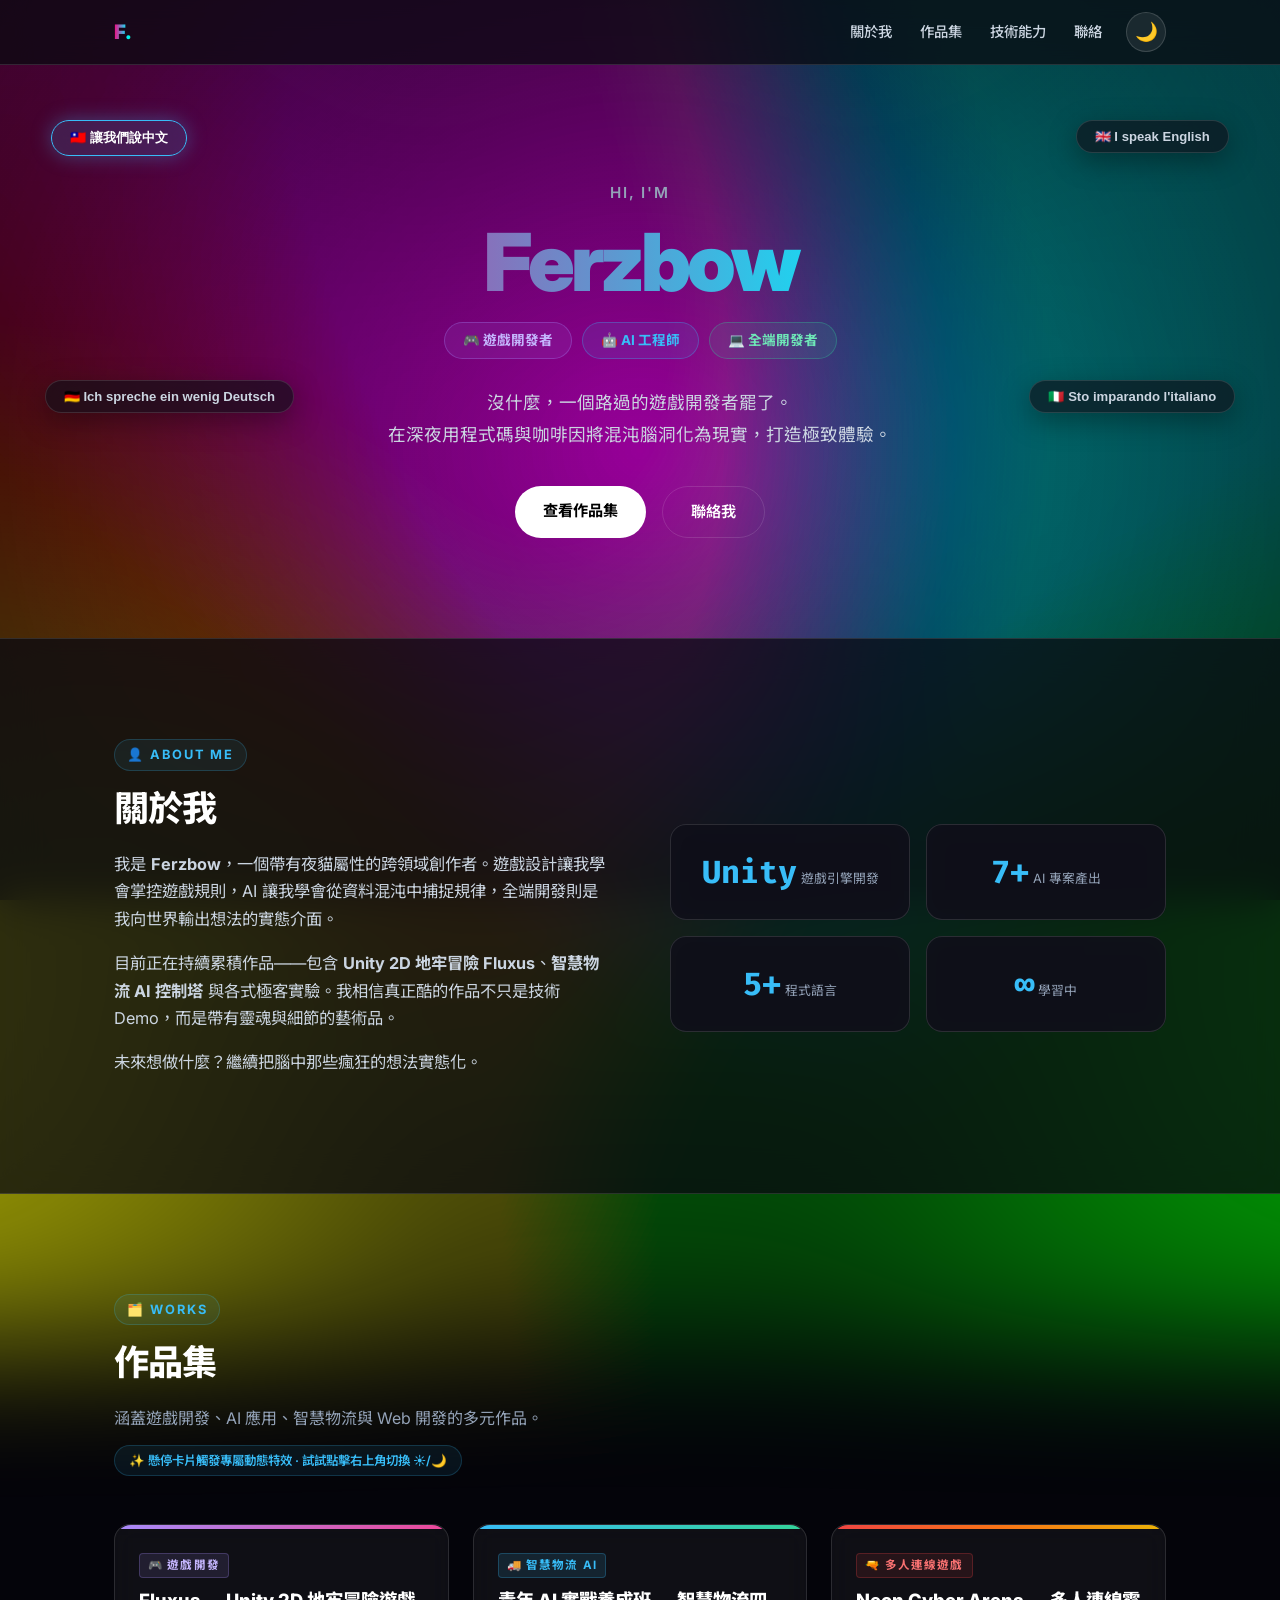
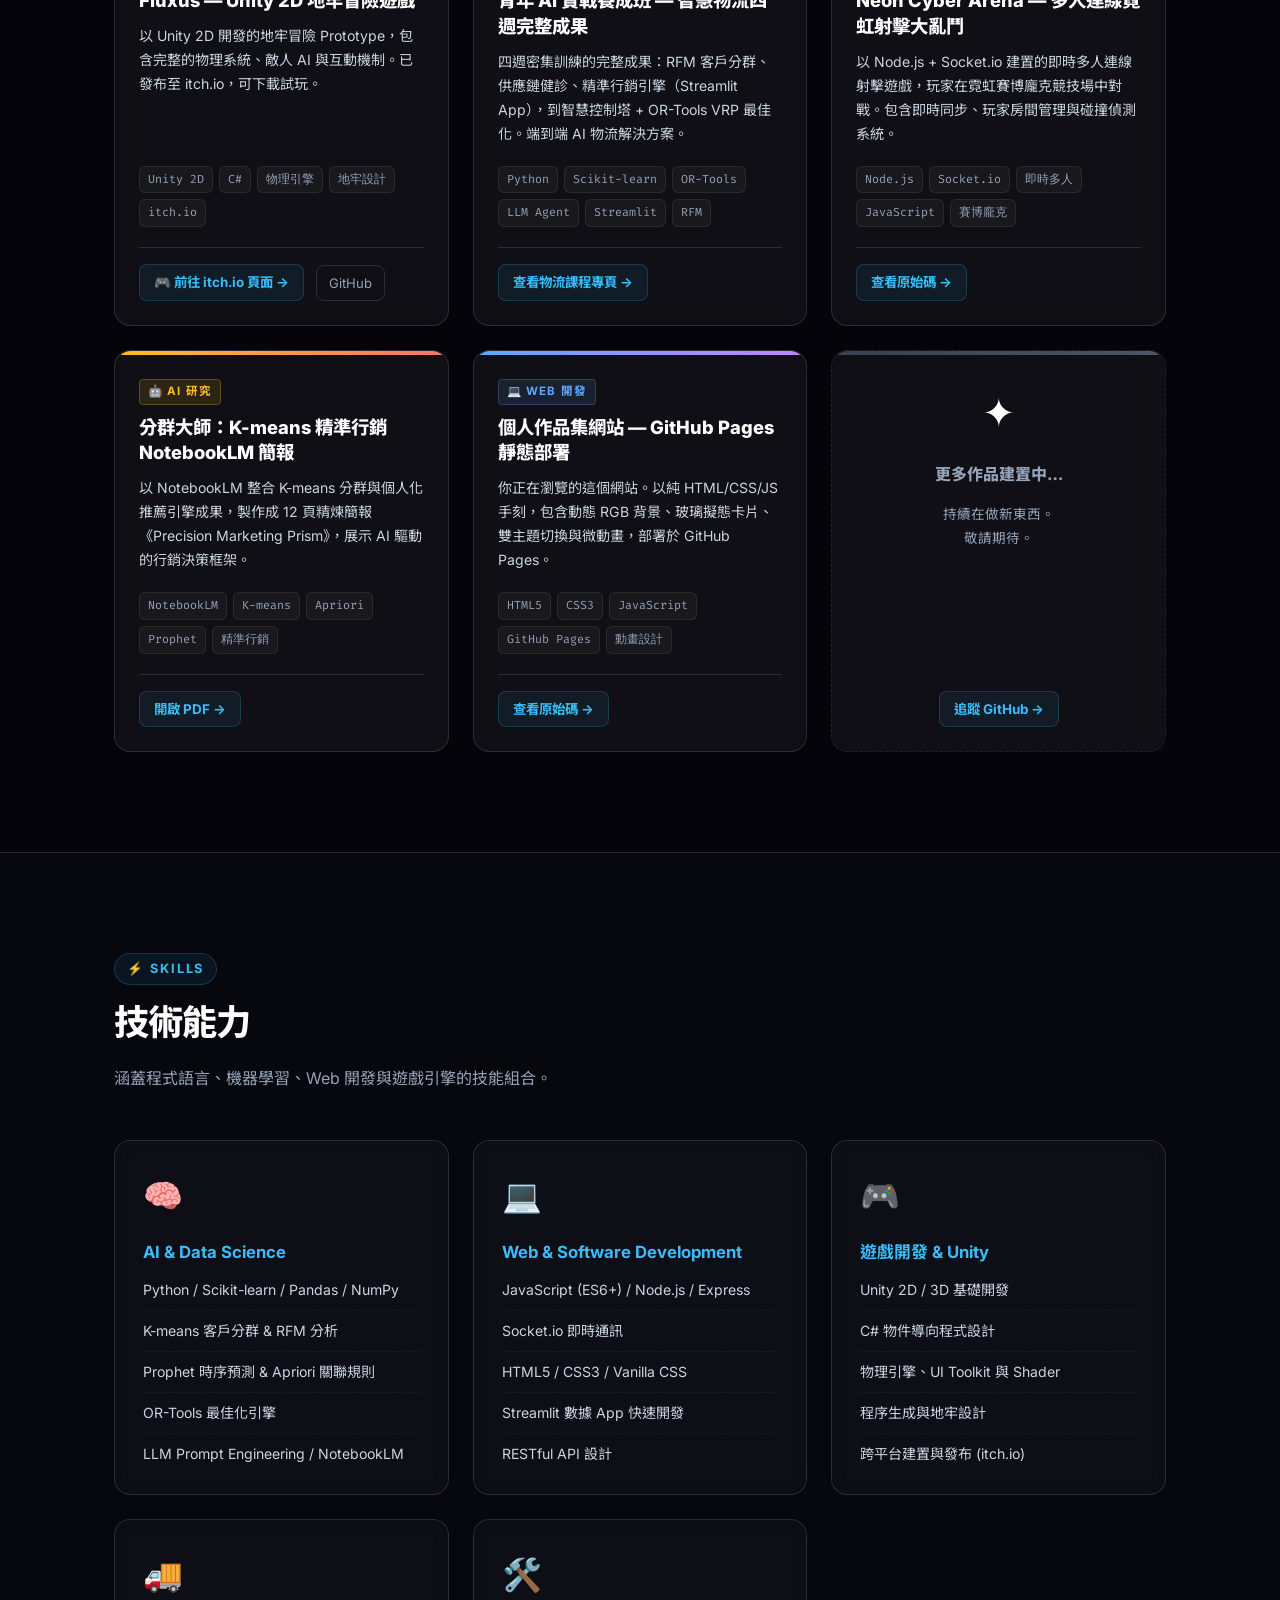
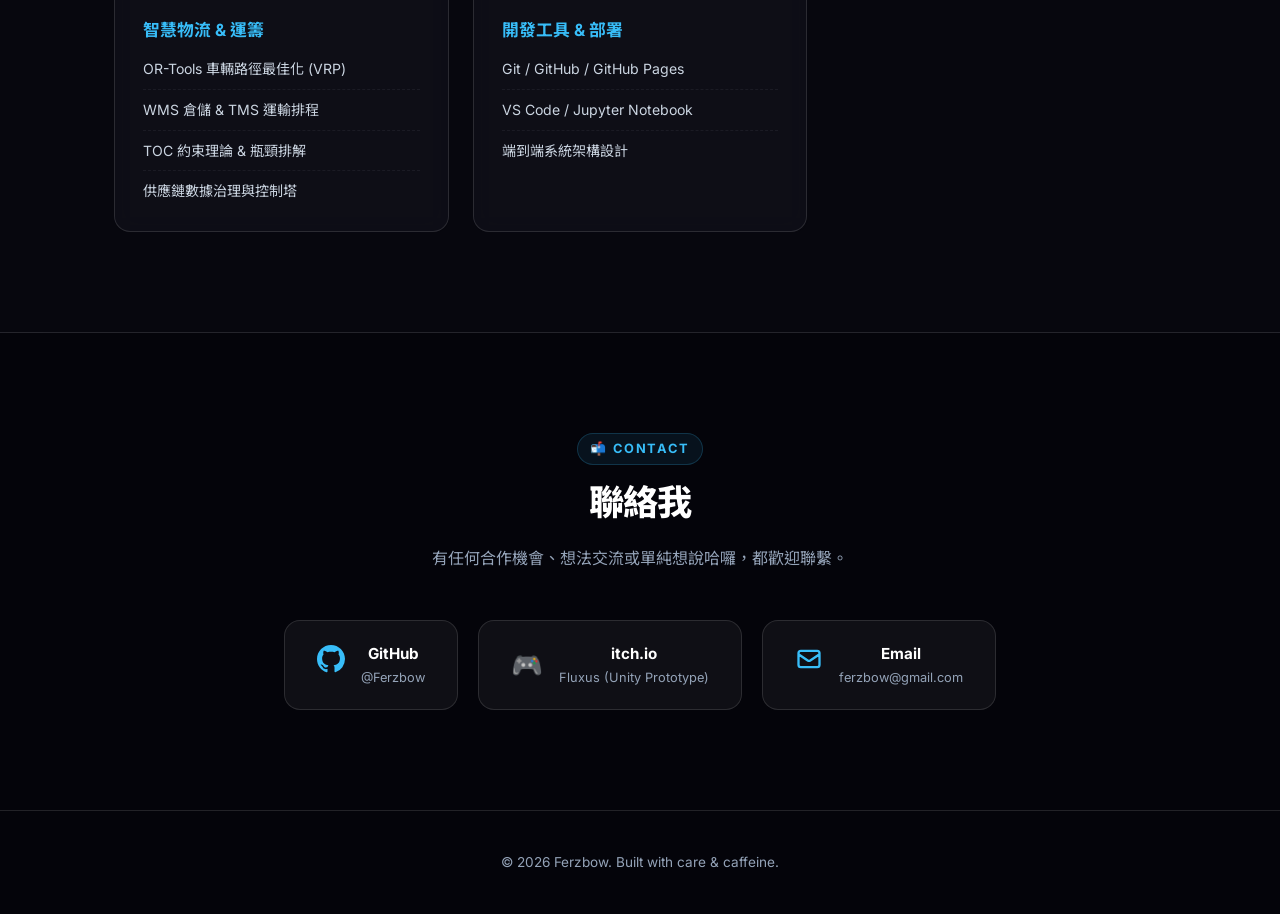
==== commit c7b4e8f2: "加入更多特效" ====
--- a/index.html
+++ b/index.html
@@ -201,17 +201,33 @@
       border-radius: var(--radius);
       overflow: hidden;
       position: relative;
+      z-index: 1;
       display: flex; flex-direction: column;
       backdrop-filter: blur(12px);
       -webkit-backdrop-filter: blur(12px);
-      transition: all 0.35s cubic-bezier(0.2, 0.8, 0.2, 1);
+      transition: transform 0.35s cubic-bezier(0.2, 0.8, 0.2, 1), box-shadow 0.35s ease, border-color 0.35s ease;
     }
     .proj-card:hover {
       transform: translateY(-6px);
       border-color: rgba(255, 255, 255, 0.3);
       box-shadow: 0 16px 48px rgba(0, 0, 0, 0.5);
-    }
-    .proj-stripe { height: 4px; width: 100%; border-radius: var(--radius) var(--radius) 0 0; }
+      z-index: 20;
+    }
+    .proj-stripe-wrapper {
+      height: 16px;
+      width: 100%;
+      margin-bottom: -12px;
+      overflow: hidden;
+      border-top-left-radius: var(--radius);
+      border-top-right-radius: var(--radius);
+      flex-shrink: 0;
+      position: relative;
+      z-index: 1;
+    }
+    .proj-stripe {
+      height: 4px;
+      width: 100%;
+    }
     .stripe-game { background: linear-gradient(90deg, #a78bfa, #ec4899); }
     .stripe-log  { background: linear-gradient(90deg, #38bdf8, #34d399); }
     .stripe-ai   { background: linear-gradient(90deg, #fbbf24, #f87171); }
@@ -268,9 +284,10 @@
       border-radius: var(--radius); padding: 28px;
       backdrop-filter: blur(12px); -webkit-backdrop-filter: blur(12px);
       position: relative; overflow: hidden;
+      z-index: 1;
       transition: all 0.3s ease;
     }
-    .skill-card:hover { transform: translateY(-4px); border-color: rgba(255,255,255,0.25); }
+    .skill-card:hover { transform: translateY(-4px); border-color: rgba(255,255,255,0.25); z-index: 20; }
     .skill-icon { font-size: 2rem; margin-bottom: 14px; }
     .skill-card h4 { font-size: 1.05rem; font-weight: 700; margin-bottom: 12px; color: var(--accent); }
     .skill-card ul { list-style: none; font-size: 0.88rem; color: var(--text-muted); }
@@ -314,15 +331,17 @@
       .contact-grid { flex-direction: column; align-items: center; }
     }
 
-    /* ---- MINECRAFT ENCHANT EFFECT (Dark Hover) ---- */
+    /* ---- MINECRAFT ENCHANT EFFECT (Dark Hover) & GLASS SHARDS ---- */
     .enchant-overlay {
-      position: absolute; inset: 0;
-      border-radius: var(--radius); overflow: hidden;
+      position: absolute; inset: -20px;
+      border-radius: var(--radius); overflow: visible;
       pointer-events: none; opacity: 0;
-      transition: opacity 0.25s ease; z-index: 5;
+      transition: opacity 0.8s cubic-bezier(0.16, 1, 0.3, 1), transform 0.8s ease-out;
+      transform: scale(1);
+      z-index: 5;
     }
     .proj-card:hover .enchant-overlay,
-    .skill-card:hover .enchant-overlay { opacity: 1; }
+    .skill-card:hover .enchant-overlay { opacity: 1; transform: scale(1); }
     .enchant-glyph {
       position: absolute; font-family: var(--mono);
       color: #c084fc; text-shadow: 0 0 6px #a855f7, 0 0 14px #7c3aed, 0 0 28px #6d28d9;
@@ -338,27 +357,52 @@
       to   { opacity: 1;    transform: scale(1.1) translateY(-2px); }
     }
 
-    /* ---- GLASS SHARD EFFECT (Light Hover) ---- */
+    /* ---- GLASS SHARD EFFECT (Light Hover - Organic Quantum Floating Field) ---- */
+    .glass-shard-container {
+      position: absolute; inset: -35px;
+      pointer-events: none; user-select: none;
+      overflow: visible; z-index: 5;
+    }
     .glass-shard {
-      position: absolute; pointer-events: none; user-select: none;
-      border: 1px solid rgba(255,255,255,0.75);
-      box-shadow: 0 8px 22px rgba(0, 0, 0, 0.22), 0 2px 8px rgba(124, 58, 237, 0.25), inset 0 0 10px rgba(255,255,255,0.5);
-      backdrop-filter: blur(2px); -webkit-backdrop-filter: blur(2px);
-      will-change: opacity, transform, filter;
-    }
-    @keyframes shardIn {
-      from { opacity: 0; transform: rotate(var(--sr)) scale(0.25) translate(var(--stx), var(--sty)); }
-      to   { opacity: 1; transform: rotate(var(--sr)) scale(1)    translate(0, 0); }
-    }
-    @keyframes shardShimmer {
-      0%   { filter: brightness(1.0) hue-rotate(0deg); opacity: 0.9; }
-      50%  { filter: brightness(1.15) hue-rotate(20deg); opacity: 1; }
-      100% { filter: brightness(1.0) hue-rotate(0deg); opacity: 0.9; }
-    }
-
-    [data-theme="light"] .enchant-overlay,
-    [data-theme="light"] .proj-card,
-    [data-theme="light"] .skill-card {
+      position: absolute;
+      left: 50%; top: 50%;
+      pointer-events: none; user-select: none;
+      border: 1.2px solid rgba(255, 255, 255, 0.96);
+      box-shadow:
+        0 8px 24px rgba(124, 58, 237, 0.16),
+        0 2px 8px rgba(59, 130, 246, 0.12),
+        inset 0 0 12px rgba(255, 255, 255, 0.9);
+      backdrop-filter: blur(4px); -webkit-backdrop-filter: blur(4px);
+      will-change: transform, opacity, filter;
+    }
+    @keyframes shardBurstOut {
+      0% {
+        opacity: 0;
+        transform: translate(-50%, -50%) scale(0.1) rotate(0deg);
+      }
+      70% {
+        opacity: 1;
+        transform: translate(calc(-50% + var(--tx) * 1.08), calc(-50% + var(--ty) * 1.08)) scale(1.05) rotate(var(--sr));
+      }
+      100% {
+        opacity: 1;
+        transform: translate(calc(-50% + var(--tx)), calc(-50% + var(--ty))) scale(1) rotate(var(--sr));
+      }
+    }
+    @keyframes organicFloat {
+      0%, 100% {
+        transform: translate(calc(-50% + var(--tx)), calc(-50% + var(--ty))) rotate(var(--sr));
+        filter: brightness(1.02);
+      }
+      50% {
+        transform: translate(calc(-50% + var(--tx) + var(--dx)), calc(-50% + var(--ty) - var(--dy))) rotate(calc(var(--sr) + 6deg)) scale(1.04);
+        filter: brightness(1.28) drop-shadow(0 0 8px rgba(255, 255, 255, 0.9));
+      }
+    }
+
+    .enchant-overlay,
+    .proj-card,
+    .skill-card {
       overflow: visible;
     }
 
@@ -518,10 +562,150 @@
     [data-theme="light"] #theme-toggle { background: rgba(124,58,237,0.08); border-color: rgba(124,58,237,0.2); }
     [data-theme="light"] #theme-toggle:hover { background: rgba(124,58,237,0.15); box-shadow: 0 0 16px rgba(124,58,237,0.25); }
     .toggle-icon { position: absolute; transition: transform 0.4s cubic-bezier(0.34,1.56,0.64,1), opacity 0.3s; }
-    .icon-moon { opacity: 1; transform: translateY(0) rotate(0deg); }
-    .icon-sun  { opacity: 0; transform: translateY(24px) rotate(90deg); }
-    [data-theme="light"] .icon-moon { opacity: 0; transform: translateY(-24px) rotate(-90deg); }
-    [data-theme="light"] .icon-sun  { opacity: 1; transform: translateY(0) rotate(0deg); }
+    .icon-sun { opacity: 0; transform: rotate(-90deg) scale(0.5); }
+    .icon-moon { opacity: 1; transform: rotate(0deg) scale(1); }
+    [data-theme="light"] .icon-sun { opacity: 1; transform: rotate(0deg) scale(1); }
+    [data-theme="light"] .icon-moon { opacity: 0; transform: rotate(90deg) scale(0.5); }
+
+    /* ---- CORRUPTED SYSTEM GLITCH EASTER EGG ---- */
+    [data-theme="corrupted"] {
+      --bg: #121216;
+      --bg-card: rgba(30, 30, 35, 0.9);
+      --border: rgba(255, 0, 85, 0.5);
+      --text: #ff0055;
+      --text-muted: #888899;
+      --text-dim: #555566;
+      --accent: #ff0055;
+    }
+    [data-theme="corrupted"] body {
+      background: #121216 !important;
+      color: #ff0055 !important;
+      font-family: var(--mono) !important;
+      animation: glitchScreenShake 0.18s infinite alternate ease-in-out;
+    }
+    [data-theme="corrupted"] body::before {
+      background: radial-gradient(circle at 50% 50%, rgba(255, 0, 85, 0.35), rgba(0, 0, 0, 0.95)) !important;
+      filter: grayscale(0.8) contrast(2) !important;
+    }
+    [data-theme="corrupted"] .rgb-text {
+      background: linear-gradient(90deg, #ff0000, #555, #000, #ff0055) !important;
+      -webkit-background-clip: text !important;
+      background-clip: text !important;
+    }
+    #noise-canvas {
+      position: fixed; inset: 0; width: 100vw; height: 100vh;
+      z-index: 999; pointer-events: none; opacity: 0;
+      mix-blend-mode: overlay; display: block;
+      transition: opacity 1.2s ease-out;
+    }
+    [data-theme="corrupted"] #noise-canvas {
+      opacity: 0.28;
+    }
+    /* ---- CORRUPTED PHILOSOPHICAL MONOLOGUE ---- */
+    .corrupted-monologue {
+      display: none;
+      margin: 20px auto 0 auto;
+      max-width: 600px;
+      padding: 16px 24px;
+      border: 1px dashed rgba(255, 0, 85, 0.5);
+      background: rgba(18, 18, 24, 0.85);
+      border-radius: 10px;
+      text-align: center;
+      backdrop-filter: blur(8px);
+      -webkit-backdrop-filter: blur(8px);
+    }
+    [data-theme="corrupted"] .corrupted-monologue {
+      display: block;
+      animation: monologueGlow 3s infinite alternate ease-in-out;
+    }
+    .corrupted-quote {
+      font-family: var(--mono);
+      font-size: 0.95rem;
+      font-weight: 700;
+      color: #ff0055;
+      line-height: 1.7;
+      letter-spacing: 0.04em;
+      margin: 0;
+      text-shadow: 0 0 10px rgba(255, 0, 85, 0.6);
+    }
+    @keyframes monologueGlow {
+      0%   { border-color: rgba(255, 0, 85, 0.3); box-shadow: 0 0 12px rgba(255, 0, 85, 0.2); transform: scale(0.99); }
+      100% { border-color: rgba(255, 0, 85, 0.8); box-shadow: 0 0 28px rgba(255, 0, 85, 0.55); transform: scale(1.01); }
+    }
+
+    /* ---- CORRUPTED SYSTEM HOVER EFFECT (Cyber Glitch Artifact Burst) ---- */
+    .glitch-artifact-container {
+      position: absolute; inset: -35px;
+      pointer-events: none; user-select: none;
+      overflow: visible; z-index: 5;
+    }
+    .glitch-artifact {
+      position: absolute;
+      left: 50%; top: 50%;
+      pointer-events: none; user-select: none;
+      font-family: var(--mono); font-weight: 800;
+      color: #ff0055;
+      text-shadow: 2px 0 #00ffff, -2px 0 #ff0000, 0 0 10px #ff0055;
+      will-change: transform, opacity, text-shadow;
+      animation: glitchJitter 0.14s infinite alternate ease-in-out;
+    }
+    .glitch-artifact.code-box {
+      background: #0a0a0f !important;
+      border: 1px solid #ff0055 !important;
+      color: #00ff66 !important;
+      padding: 2px 6px; border-radius: 4px;
+      box-shadow: 0 0 14px rgba(255, 0, 85, 0.8), inset 0 0 6px rgba(0, 255, 102, 0.4);
+      text-shadow: 1px 0 #ff0055, -1px 0 #00ffff;
+      font-size: 0.78rem;
+    }
+    .glitch-artifact.danger-box {
+      background: #ff0055 !important;
+      color: #000 !important;
+      font-weight: 900; padding: 2px 8px; border-radius: 4px;
+      box-shadow: 0 0 18px #ff0055;
+      text-shadow: none;
+      font-size: 0.8rem;
+    }
+    @keyframes glitchJitter {
+      0%   { transform: translate(calc(-50% + var(--tx)), calc(-50% + var(--ty))) skew(0deg); opacity: 0.9; }
+      25%  { transform: translate(calc(-50% + var(--tx) + 4px), calc(-50% + var(--ty) - 3px)) skew(6deg); opacity: 1; text-shadow: -2px 0 #00ffff, 2px 0 #ff0000; }
+      50%  { transform: translate(calc(-50% + var(--tx) - 3px), calc(-50% + var(--ty) + 4px)) skew(-5deg); opacity: 0.85; }
+      75%  { transform: translate(calc(-50% + var(--tx) + 2px), calc(-50% + var(--ty) + 2px)) skew(3deg); opacity: 1; text-shadow: 2px 0 #00ff66, -2px 0 #ff0055; }
+      100% { transform: translate(calc(-50% + var(--tx)), calc(-50% + var(--ty))) skew(0deg); opacity: 0.95; }
+    }
+
+    /* ---- RESCUE CHOICE EXCLUSIVE AURA EFFECTS (High Specificity) ---- */
+    button#btn-portfolio.chosen-rescue-dark,
+    .btn-rescue-dark.chosen-rescue-dark {
+      background: linear-gradient(135deg, #1e0938, #7c3aed, #000) !important;
+      color: #fff !important;
+      border: 2.5px solid #c084fc !important;
+      box-shadow: 0 0 35px #a855f7, 0 0 70px rgba(255, 0, 85, 0.85), inset 0 0 15px #c084fc !important;
+      animation: darkVoidPulse 0.5s ease-in-out infinite alternate !important;
+      transform: scale(1.1) !important;
+      z-index: 999999 !important;
+      position: relative !important;
+    }
+    @keyframes darkVoidPulse {
+      0%   { box-shadow: 0 0 20px #a855f7, 0 0 40px rgba(255, 0, 85, 0.7); transform: scale(1.05); }
+      100% { box-shadow: 0 0 50px #c084fc, 0 0 100px rgba(255, 0, 85, 0.95); transform: scale(1.12); }
+    }
+
+    button#btn-contact.chosen-rescue-light,
+    .btn-rescue-light.chosen-rescue-light {
+      background: linear-gradient(135deg, #ffffff, #fef08a, #fbbf24) !important;
+      color: #1e1b4b !important;
+      border: 2.5px solid #f59e0b !important;
+      box-shadow: 0 0 35px #f59e0b, 0 0 75px #fbbf24, 0 0 120px rgba(255, 255, 255, 1), inset 0 0 20px #fff !important;
+      animation: solarFlarePulse 0.45s ease-in-out infinite alternate !important;
+      transform: scale(1.1) !important;
+      z-index: 999999 !important;
+      position: relative !important;
+    }
+    @keyframes solarFlarePulse {
+      0%   { box-shadow: 0 0 25px #f59e0b, 0 0 55px #fbbf24; transform: scale(1.05); }
+      100% { box-shadow: 0 0 55px #fbbf24, 0 0 110px #fff, 0 0 140px #f59e0b; transform: scale(1.12); }
+    }
 
     /* ---- TOOLTIP & HINT BADGES ---- */
     #theme-toggle::after {
@@ -561,6 +745,7 @@
 </head>
 
 <body>
+  <canvas id="noise-canvas"></canvas>
 
   <!-- Nav -->
   <nav id="nav">
@@ -573,7 +758,7 @@
           <li><a href="#skills" id="nav-skills">技術能力</a></li>
           <li><a href="#contact" id="nav-contact">聯絡</a></li>
         </ul>
-        <button id="theme-toggle" aria-label="切換主題" data-tooltip="切換 ☀️/🌙 雙主題與懸停特效">
+        <button id="theme-toggle" aria-label="切換主題" data-tooltip="切換 ☀️/🌙 雙主題（⚠️ 警告：請勿連續快速點擊！）">
           <span class="toggle-icon icon-moon">🌙</span>
           <span class="toggle-icon icon-sun">☀️</span>
         </button>
@@ -607,7 +792,7 @@
       </div>
       <p class="hero-desc dual-text">
         <span class="text-dark">
-          熱衷於遊戲開發、AI 數據分析與現代 Web 架構。<br>
+          沒什麼，一個路過的遊戲開發者罷了。<br>
           在深夜用程式碼與咖啡因將混沌腦洞化為現實，打造極致體驗。
         </span>
         <span class="text-light">
@@ -686,7 +871,9 @@
 
         <!-- Fluxus Game -->
         <article class="proj-card fade-in">
-          <div class="proj-stripe stripe-game"></div>
+          <div class="proj-stripe-wrapper">
+            <div class="proj-stripe stripe-game"></div>
+          </div>
           <div class="proj-body">
             <span class="proj-cat cat-game">🎮 遊戲開發</span>
             <h3>Fluxus &mdash; Unity 2D 地牢冒險遊戲</h3>
@@ -707,7 +894,9 @@
 
         <!-- Logistics AI Course -->
         <article class="proj-card fade-in">
-          <div class="proj-stripe stripe-log"></div>
+          <div class="proj-stripe-wrapper">
+            <div class="proj-stripe stripe-log"></div>
+          </div>
           <div class="proj-body">
             <span class="proj-cat cat-log">🚚 智慧物流 AI</span>
             <h3>青年 AI 實戰養成班<br>&mdash; 智慧物流四週完整成果</h3>
@@ -728,7 +917,9 @@
 
         <!-- Neon Cyber Arena -->
         <article class="proj-card fade-in">
-          <div class="proj-stripe" style="background: linear-gradient(90deg, #ef4444, #f97316, #eab308);"></div>
+          <div class="proj-stripe-wrapper">
+            <div class="proj-stripe" style="background: linear-gradient(90deg, #ef4444, #f97316, #eab308);"></div>
+          </div>
           <div class="proj-body">
             <span class="proj-cat" style="background: rgba(239,68,68,0.1); color: #f87171; border: 1px solid rgba(239,68,68,0.25);">🔫 多人連線遊戲</span>
             <h3>Neon Cyber Arena<br>&mdash; 多人連線霓虹射擊大亂鬥</h3>
@@ -748,7 +939,9 @@
 
         <!-- AI Research -->
         <article class="proj-card fade-in">
-          <div class="proj-stripe stripe-ai"></div>
+          <div class="proj-stripe-wrapper">
+            <div class="proj-stripe stripe-ai"></div>
+          </div>
           <div class="proj-body">
             <span class="proj-cat cat-ai">🤖 AI 研究</span>
             <h3>分群大師：K-means 精準行銷<br>NotebookLM 簡報</h3>
@@ -768,7 +961,9 @@
 
         <!-- Web Dev / GitHub -->
         <article class="proj-card fade-in">
-          <div class="proj-stripe stripe-web"></div>
+          <div class="proj-stripe-wrapper">
+            <div class="proj-stripe stripe-web"></div>
+          </div>
           <div class="proj-body">
             <span class="proj-cat cat-web">💻 Web 開發</span>
             <h3>個人作品集網站<br>&mdash; GitHub Pages 靜態部署</h3>
@@ -788,7 +983,9 @@
 
         <!-- More coming -->
         <article class="proj-card fade-in" style="border-style: dashed; border-color: rgba(255,255,255,0.08);">
-          <div class="proj-stripe" style="background: linear-gradient(90deg, #374151, #4b5563);"></div>
+          <div class="proj-stripe-wrapper">
+            <div class="proj-stripe" style="background: linear-gradient(90deg, #374151, #4b5563);"></div>
+          </div>
           <div class="proj-body" style="align-items: center; justify-content: center; text-align: center; min-height: 280px;">
             <div style="font-size: 2.5rem; margin-bottom: 16px;">✦</div>
             <h3 style="color: var(--text-dim); font-size: 1rem;">更多作品建置中…</h3>
@@ -917,6 +1114,11 @@
   <footer>
     <div class="container">
       <p>&copy; 2026 Ferzbow. Built with care &amp; caffeine.</p>
+      <div class="corrupted-monologue">
+        <p class="corrupted-quote" data-i18n="corruptedQuote">
+          「這裡已經沒有彩蛋了...<br>如你所見，一直在兩種情緒下切換的人，是會壞掉的。」
+        </p>
+      </div>
     </div>
   </footer>
 
@@ -925,13 +1127,238 @@
   <script src="./scripts/i18n.js"></script>
 
   <script>
-    // ---- THEME TOGGLE ----
+    // ---- THEME TOGGLE WITH CORRUPTED SYSTEM GLITCH EASTER EGG ----
     (function() {
       var html = document.documentElement;
       var btn  = document.getElementById('theme-toggle');
       var saved = localStorage.getItem('theme') || 'dark';
       if (saved === 'light') html.setAttribute('data-theme', 'light');
+
+      var clickHistory = [];
+      var isCorrupted = false;
+      var glitchTimer = null;
+      var noiseAnim = null;
+      var canvas = document.getElementById('noise-canvas');
+      var ctx = canvas ? canvas.getContext('2d') : null;
+      var textBackup = [];
+      var scrambleChars = '!?@#$%&*⚡⚙️⚠️CRASH_NULL_ERR_0x8F_01';
+
+      function drawStaticNoise() {
+        if (!canvas || !ctx || !isCorrupted) return;
+        canvas.width = window.innerWidth;
+        canvas.height = window.innerHeight;
+        var imgData = ctx.createImageData(canvas.width, canvas.height);
+        var data = imgData.data;
+        for (var i = 0; i < data.length; i += 4) {
+          var v = Math.random() * 255;
+          data[i] = v;
+          data[i+1] = v;
+          data[i+2] = v;
+          data[i+3] = Math.random() > 0.6 ? 210 : 50;
+        }
+        ctx.putImageData(imgData, 0, 0);
+        noiseAnim = requestAnimationFrame(drawStaticNoise);
+      }
+
+      function enterCorruptedMode() {
+        if (isCorrupted) return;
+        isCorrupted = true;
+        html.setAttribute('data-theme', 'corrupted');
+
+        // Master Backup of target elements before corruption (excluding corrupted monologue quote)
+        textBackup = [];
+        var targets = document.querySelectorAll('h1, h2, h3, h4, p:not(.corrupted-quote), span.role-pill, span.stat-l, .proj-cat, a.proj-link');
+        targets.forEach(function(el) {
+          textBackup.push({
+            el: el,
+            cleanHtml: el.innerHTML,
+            cleanText: el.textContent
+          });
+        });
+
+        glitchTimer = setInterval(function() {
+          targets.forEach(function(el) {
+            if (Math.random() > 0.45) {
+              var len = el.textContent.length || 8;
+              var scrambled = '';
+              for (var k = 0; k < Math.min(len, 24); k++) {
+                scrambled += scrambleChars[Math.floor(Math.random() * scrambleChars.length)];
+              }
+              if (Math.random() > 0.72) scrambled = '??? ERROR_404_NULL ???';
+              el.textContent = scrambled;
+            }
+          });
+        }, 80);
+
+        drawStaticNoise();
+
+        var activeBtn = document.querySelector('.lang-btn.active');
+        var lang = activeBtn ? activeBtn.getAttribute('data-lang') : (localStorage.getItem('lang') || 'zh');
+        var locales = window.I18N_LOCALES || {};
+        var egg = (locales[lang] && locales[lang].easterEgg) ? locales[lang].easterEgg : {
+          rescueDark: "🌑 沉入黑暗",
+          rescueLight: "☀️ 擁抱光明"
+        };
+
+        var btnPort = document.getElementById('btn-portfolio');
+        var btnCont = document.getElementById('btn-contact');
+        if (btnPort) {
+          btnPort.innerHTML = egg.rescueDark;
+          btnPort.className = 'btn-fill btn-rescue-dark';
+          btnPort.href = 'javascript:void(0);';
+        }
+        if (btnCont) {
+          btnCont.innerHTML = egg.rescueLight;
+          btnCont.className = 'btn-ghost btn-rescue-light';
+          btnCont.href = 'javascript:void(0);';
+        }
+      }
+
+      function exitCorruptedMode(targetTheme) {
+        if (!isCorrupted) return;
+        isCorrupted = false;
+        clearInterval(glitchTimer);
+        glitchTimer = null;
+
+        // Set decoding flags to prevent i18n from overriding chosen rescue button state
+        window.isDecodingRescue = true;
+        window.currentRescueType = targetTheme;
+
+        // 1. Smoothly fade out TV noise canvas
+        if (canvas) canvas.style.opacity = '0';
+
+        // 2. Highlight chosen rescue button with exclusive Aura energy effect until animation ends
+        var btnPort = document.getElementById('btn-portfolio');
+        var btnCont = document.getElementById('btn-contact');
+        var activeBtn = document.querySelector('.lang-btn.active');
+        var lang = activeBtn ? activeBtn.getAttribute('data-lang') : (localStorage.getItem('lang') || 'zh');
+        var locales = window.I18N_LOCALES || {};
+        var egg = (locales[lang] && locales[lang].easterEgg) ? locales[lang].easterEgg : {
+          rescueDark: "🌑 沉入黑暗",
+          rescueLight: "☀️ 擁抱光明"
+        };
+
+        if (targetTheme === 'dark') { // Chose Dark Void Rescue
+          if (btnPort) {
+            btnPort.innerHTML = egg.rescueDark;
+            btnPort.className = 'btn-fill btn-rescue-dark chosen-rescue-dark';
+          }
+          if (btnCont) {
+            btnCont.className = 'btn-ghost';
+            btnCont.href = '#contact';
+          }
+        } else { // Chose Solar Light Rescue
+          if (btnCont) {
+            btnCont.innerHTML = egg.rescueLight;
+            btnCont.className = 'btn-ghost btn-rescue-light chosen-rescue-light';
+          }
+          if (btnPort) {
+            btnPort.className = 'btn-fill';
+            btnPort.href = '#projects';
+          }
+        }
+
+        // 3. Switch background theme
+        if (targetTheme === 'light') {
+          html.setAttribute('data-theme', 'light');
+          localStorage.setItem('theme', 'light');
+        } else {
+          html.removeAttribute('data-theme');
+          localStorage.setItem('theme', 'dark');
+        }
+
+        // 4. Cubic Ease-Out Decelerating Unscramble Decoding Wave (~2.6s)
+        var tick = 0;
+        var totalTicks = 38;
+
+        var decodeInterval = setInterval(function() {
+          tick++;
+          var linearProgress = tick / totalTicks;
+          var easeProgress = 1 - Math.pow(1 - linearProgress, 3.2);
+          // Scramble mutation rate slows down as progress increases
+          var scrambleMutateChance = Math.max(0.15, 0.75 - linearProgress * 0.6);
+
+          textBackup.forEach(function(item) {
+            var targetText = item.cleanText;
+            var len = targetText.length;
+            var revealed = Math.floor(len * easeProgress);
+            var output = '';
+
+            for (var i = 0; i < len; i++) {
+              var ch = targetText[i];
+              if (ch === ' ' || ch === '\n' || ch === '\t') {
+                output += ch;
+              } else if (i < revealed) {
+                output += ch;
+              } else {
+                if (Math.random() < scrambleMutateChance) {
+                  output += scrambleChars[Math.floor(Math.random() * scrambleChars.length)];
+                } else {
+                  output += scrambleChars[(i + tick) % scrambleChars.length];
+                }
+              }
+            }
+            item.el.textContent = output;
+          });
+
+          if (tick >= totalTicks) {
+            clearInterval(decodeInterval);
+            if (noiseAnim) cancelAnimationFrame(noiseAnim);
+
+            // Reset decoding flags
+            window.isDecodingRescue = false;
+            window.currentRescueType = null;
+
+            // 5. Restore chosen rescue button back to normal state at completion
+            if (btnPort) {
+              btnPort.className = 'btn-fill';
+              btnPort.href = '#projects';
+            }
+            if (btnCont) {
+              btnCont.className = 'btn-ghost';
+              btnCont.href = '#contact';
+            }
+
+            // 6. Guaranteed 100% exact HTML restoration (rebuilding RGB titles, strong, br tags)
+            textBackup.forEach(function(item) {
+              item.el.innerHTML = item.cleanHtml;
+            });
+
+            // 6. Re-apply current language translations
+            var savedLang = localStorage.getItem('lang') || 'zh';
+            var activeLangBtn = document.querySelector('.lang-btn[data-lang="' + savedLang + '"]');
+            if (activeLangBtn) activeLangBtn.click();
+          }
+        }, 70);
+      }
+
+      document.addEventListener('click', function(e) {
+        if (!isCorrupted) return;
+        var t = e.target.closest('#btn-portfolio, #btn-contact');
+        if (t) {
+          e.preventDefault();
+          e.stopPropagation();
+          if (t.id === 'btn-portfolio') {
+            exitCorruptedMode('dark');
+          } else if (t.id === 'btn-contact') {
+            exitCorruptedMode('light');
+          }
+        }
+      }, true);
+
       btn.addEventListener('click', function() {
+        if (isCorrupted) return;
+
+        var now = Date.now();
+        clickHistory.push(now);
+        clickHistory = clickHistory.filter(function(t) { return now - t < 3200; });
+
+        if (clickHistory.length >= 7) {
+          clickHistory = [];
+          enterCorruptedMode();
+          return;
+        }
+
         var isLight = html.getAttribute('data-theme') === 'light';
         if (isLight) {
           html.removeAttribute('data-theme');
@@ -978,16 +1405,17 @@
         if (card.querySelector('.enchant-overlay')) return;
         var overlay = document.createElement('div');
         overlay.className = 'enchant-overlay';
-        var count = Math.max(12, Math.min(Math.floor(card.offsetWidth * card.offsetHeight / 3200), 32));
+        var count = Math.max(16, Math.min(Math.floor(card.offsetWidth * card.offsetHeight / 2600), 36));
         var glyphs = [];
         for (var i = 0; i < count; i++) {
           var g = document.createElement('span');
-          g.className = 'enchant-glyph' + (Math.random() > 0.82 ? ' gold' : '');
-          g.style.left = (Math.random() * 88 + 2) + '%';
-          g.style.top  = (Math.random() * 85 + 4) + '%';
-          g.style.animationDuration = (0.35 + Math.random() * 0.55) + 's';
+          g.className = 'enchant-glyph' + (Math.random() > 0.78 ? ' gold' : '');
+          // 漫遊座標放寬至 -8% ~ 108%，讓古代魔力符文與金色星芒優雅溢出散落至卡片四周外圍！
+          g.style.left = (Math.random() * 116 - 8) + '%';
+          g.style.top  = (Math.random() * 116 - 8) + '%';
+          g.style.animationDuration = (0.4 + Math.random() * 0.6) + 's';
           g.style.animationDelay    = (Math.random() * 0.6) + 's';
-          g.style.fontSize          = (0.75 + Math.random() * 0.5) + 'rem';
+          g.style.fontSize          = (0.75 + Math.random() * 0.55) + 'rem';
           g.textContent = rnd(GLYPHS);
           overlay.appendChild(g);
           glyphs.push(g);
@@ -998,9 +1426,9 @@
           for (var j = 0; j < n; j++) {
             var idx = Math.floor(Math.random() * glyphs.length);
             glyphs[idx].textContent = rnd(GLYPHS);
-            if (Math.random() > 0.85) {
-              glyphs[idx].style.left = (Math.random() * 88 + 2) + '%';
-              glyphs[idx].style.top  = (Math.random() * 85 + 4) + '%';
+            if (Math.random() > 0.82) {
+              glyphs[idx].style.left = (Math.random() * 116 - 8) + '%';
+              glyphs[idx].style.top  = (Math.random() * 116 - 8) + '%';
             }
           }
         }, 80);
@@ -1017,68 +1445,143 @@
         'polygon(18% 0%, 100% 24%, 78% 100%, 0% 76%)',
       ];
       var GRADS = [
-        'linear-gradient(135deg,rgba(255,255,255,.70),rgba(180,215,255,.45),rgba(220,255,245,.20))',
-        'linear-gradient(160deg,rgba(255,255,255,.65),rgba(230,210,255,.40),rgba(255,255,255,.15))',
-        'linear-gradient(110deg,rgba(255,255,255,.72),rgba(200,240,255,.42),rgba(255,240,200,.18))',
-        'linear-gradient(145deg,rgba(255,255,255,.68),rgba(255,215,240,.38),rgba(215,255,240,.15))',
+        'linear-gradient(135deg, rgba(255,255,255,0.92), rgba(237,233,254,0.65), rgba(255,255,255,0.35))',
+        'linear-gradient(160deg, rgba(255,255,255,0.95), rgba(224,231,255,0.60), rgba(255,255,255,0.30))',
+        'linear-gradient(110deg, rgba(255,255,255,0.90), rgba(243,232,255,0.62), rgba(255,255,255,0.40))',
+        'linear-gradient(145deg, rgba(255,255,255,0.94), rgba(216,180,254,0.50), rgba(255,255,255,0.25))',
       ];
 
       function spawnShards(card) {
         if (card.querySelector('.enchant-overlay')) return;
         var overlay = document.createElement('div');
-        overlay.className = 'enchant-overlay';
-        var count = 16; // 固定 16 個碎片，確保 4 條邊各分配 4 個
+        overlay.className = 'enchant-overlay glass-shard-container';
+
+        var count = 16;
         for (var i = 0; i < count; i++) {
           var s = document.createElement('div');
           s.className = 'glass-shard';
-          var r  = (Math.random() - 0.5) * 80;
-          var tx = (Math.random() - 0.5) * 16;
-          var ty = (Math.random() - 0.5) * 16;
-
-          var edge = i % 4; // 0: 上, 1: 右, 2: 下, 3: 左 (強制 4 邊極度勻稱)
-          var slot = Math.floor(i / 4); // 在該邊長度上的 4 個分區段
-          var slotPos = (slot + Math.random() * 0.7) / 4 * 90 + 5; // 均勻散落在 5% ~ 95%
-
-          var posX, posY;
-          if (edge === 0) { // 上邊緣 (Top)
-            posX = slotPos;
-            posY = Math.random() * 12 - 8;
-          } else if (edge === 1) { // 右邊緣 (Right)
-            posX = Math.random() * 12 + 94;
-            posY = slotPos;
-          } else if (edge === 2) { // 下邊緣 (Bottom)
-            posX = slotPos;
-            posY = Math.random() * 12 + 94;
-          } else { // 左邊緣 (Left)
-            posX = Math.random() * 12 - 8;
-            posY = slotPos;
+
+          var edge = i % 4;
+          var slot = Math.floor(i / 4);
+          var slotPos = (slot + Math.random() * 0.7) / 4 * 85 + 7.5;
+
+          var tx, ty;
+          if (edge === 0) { // Top
+            tx = (slotPos - 50) * 3.4;
+            ty = -180 - Math.random() * 30;
+          } else if (edge === 1) { // Right
+            tx = 160 + Math.random() * 35;
+            ty = (slotPos - 50) * 4.2;
+          } else if (edge === 2) { // Bottom
+            tx = (slotPos - 50) * 3.4;
+            ty = 180 + Math.random() * 30;
+          } else { // Left
+            tx = -160 - Math.random() * 35;
+            ty = (slotPos - 50) * 4.2;
           }
 
-          s.style.left      = posX + '%';
-          s.style.top       = posY + '%';
-          s.style.width     = (16 + Math.random() * 24) + 'px';
-          s.style.height    = (20 + Math.random() * 32) + 'px';
+          var dx = (5 + Math.random() * 7).toFixed(1) + 'px';
+          var dy = (4 + Math.random() * 7).toFixed(1) + 'px';
+          var selfRotate = (Math.random() - 0.5) * 80;
+
+          s.style.width     = (20 + Math.random() * 24) + 'px';
+          s.style.height    = (24 + Math.random() * 30) + 'px';
           s.style.clipPath  = CLIPS[Math.floor(Math.random() * CLIPS.length)];
           s.style.background = GRADS[Math.floor(Math.random() * GRADS.length)];
-          s.style.setProperty('--sr',  r  + 'deg');
-          s.style.setProperty('--stx', tx + 'px');
-          s.style.setProperty('--sty', ty + 'px');
-          s.style.transform = 'rotate(' + r + 'deg)';
-          var d1 = (0.22 + Math.random() * 0.18).toFixed(2);
-          var d2 = (1.8  + Math.random() * 1.2 ).toFixed(2);
-          var e1 = (Math.random() * 0.15).toFixed(2);
-          var e2 = (0.3  + Math.random() * 0.3 ).toFixed(2);
+
+          s.style.setProperty('--tx', tx.toFixed(1) + 'px');
+          s.style.setProperty('--ty', ty.toFixed(1) + 'px');
+          s.style.setProperty('--dx', dx);
+          s.style.setProperty('--dy', dy);
+          s.style.setProperty('--sr', selfRotate.toFixed(1) + 'deg');
+
+          var burstTime = (0.35 + Math.random() * 0.2).toFixed(2);
+          var floatTime = (6.5 + Math.random() * 4.0).toFixed(2);
+          var floatDelay = (Math.random() * 0.5).toFixed(2);
+
           s.style.animation =
-            'shardIn '      + d1 + 's ' + e1 + 's cubic-bezier(.22,1,.36,1) forwards,' +
-            'shardShimmer ' + d2 + 's ' + e2 + 's ease-in-out infinite';
+            'shardBurstOut ' + burstTime + 's cubic-bezier(0.16, 1, 0.3, 1) forwards, ' +
+            'organicFloat ' + floatTime + 's ' + (parseFloat(burstTime) + parseFloat(floatDelay)).toFixed(2) + 's ease-in-out infinite alternate';
+
           overlay.appendChild(s);
         }
+
         card.appendChild(overlay);
         card._enchantInterval = null;
       }
 
+      var GLITCH_TOKENS = [
+        '0x7F', 'ERR_404', 'NULL', 'SYSTEM_FAIL', '10101', 'CRASH', '☠️', '⚠️',
+        'NaN', 'STACK_OVERFLOW', '0xFF', 'RAM_LEAK', 'VOID', 'DEBUG', '0x000',
+        'FATAL', 'CORRUPT', 'SEG_FAULT', '0x3F', '!!!'
+      ];
+
+      function spawnGlitchArtifacts(card) {
+        if (card.querySelector('.enchant-overlay')) return;
+        var overlay = document.createElement('div');
+        overlay.className = 'enchant-overlay glitch-artifact-container';
+
+        var count = 20;
+        var artifacts = [];
+
+        for (var i = 0; i < count; i++) {
+          var s = document.createElement('div');
+          var isBox = Math.random() > 0.65;
+          var isDanger = Math.random() > 0.85;
+
+          s.className = 'glitch-artifact' + (isDanger ? ' danger-box' : (isBox ? ' code-box' : ''));
+
+          var edge = i % 4;
+          var slot = Math.floor(i / 4);
+          var slotPos = (slot + Math.random() * 0.7) / 5 * 85 + 7.5;
+
+          var tx, ty;
+          if (edge === 0) { // Top
+            tx = (slotPos - 50) * 3.4;
+            ty = -175 - Math.random() * 30;
+          } else if (edge === 1) { // Right
+            tx = 165 + Math.random() * 35;
+            ty = (slotPos - 50) * 4.2;
+          } else if (edge === 2) { // Bottom
+            tx = (slotPos - 50) * 3.4;
+            ty = 175 + Math.random() * 30;
+          } else { // Left
+            tx = -165 - Math.random() * 35;
+            ty = (slotPos - 50) * 4.2;
+          }
+
+          var dx = (6 + Math.random() * 8).toFixed(1) + 'px';
+          var dy = (5 + Math.random() * 8).toFixed(1) + 'px';
+
+          s.style.setProperty('--tx', tx.toFixed(1) + 'px');
+          s.style.setProperty('--ty', ty.toFixed(1) + 'px');
+          s.style.setProperty('--dx', dx);
+          s.style.setProperty('--dy', dy);
+          s.style.animationDuration = (0.1 + Math.random() * 0.12).toFixed(2) + 's';
+
+          s.textContent = GLITCH_TOKENS[Math.floor(Math.random() * GLITCH_TOKENS.length)];
+
+          overlay.appendChild(s);
+          artifacts.push(s);
+        }
+
+        card.appendChild(overlay);
+
+        // 賽博故障代碼 70ms 高頻率代碼突變刷屏
+        card._enchantInterval = setInterval(function() {
+          var n = Math.ceil(artifacts.length * 0.45);
+          for (var j = 0; j < n; j++) {
+            var idx = Math.floor(Math.random() * artifacts.length);
+            artifacts[idx].textContent = GLITCH_TOKENS[Math.floor(Math.random() * GLITCH_TOKENS.length)];
+          }
+        }, 70);
+      }
+
       function spawnEffect(card) {
-        if (document.documentElement.getAttribute('data-theme') === 'light') {
+        var currentTheme = document.documentElement.getAttribute('data-theme');
+        if (currentTheme === 'corrupted') {
+          spawnGlitchArtifacts(card);
+        } else if (currentTheme === 'light') {
           spawnShards(card);
         } else {
           spawnRunes(card);
@@ -1088,8 +1591,10 @@
         clearInterval(card._enchantInterval);
         var ov = card.querySelector('.enchant-overlay');
         if (ov) {
+          ov.style.transition = 'opacity 0.8s cubic-bezier(0.16, 1, 0.3, 1), transform 0.8s ease-out';
           ov.style.opacity = '0';
-          setTimeout(function() { if (ov.parentNode) ov.parentNode.removeChild(ov); }, 260);
+          ov.style.transform = 'scale(1.04) translateY(-4px)';
+          setTimeout(function() { if (ov.parentNode) ov.parentNode.removeChild(ov); }, 800);
         }
       }
       function bindCards() {
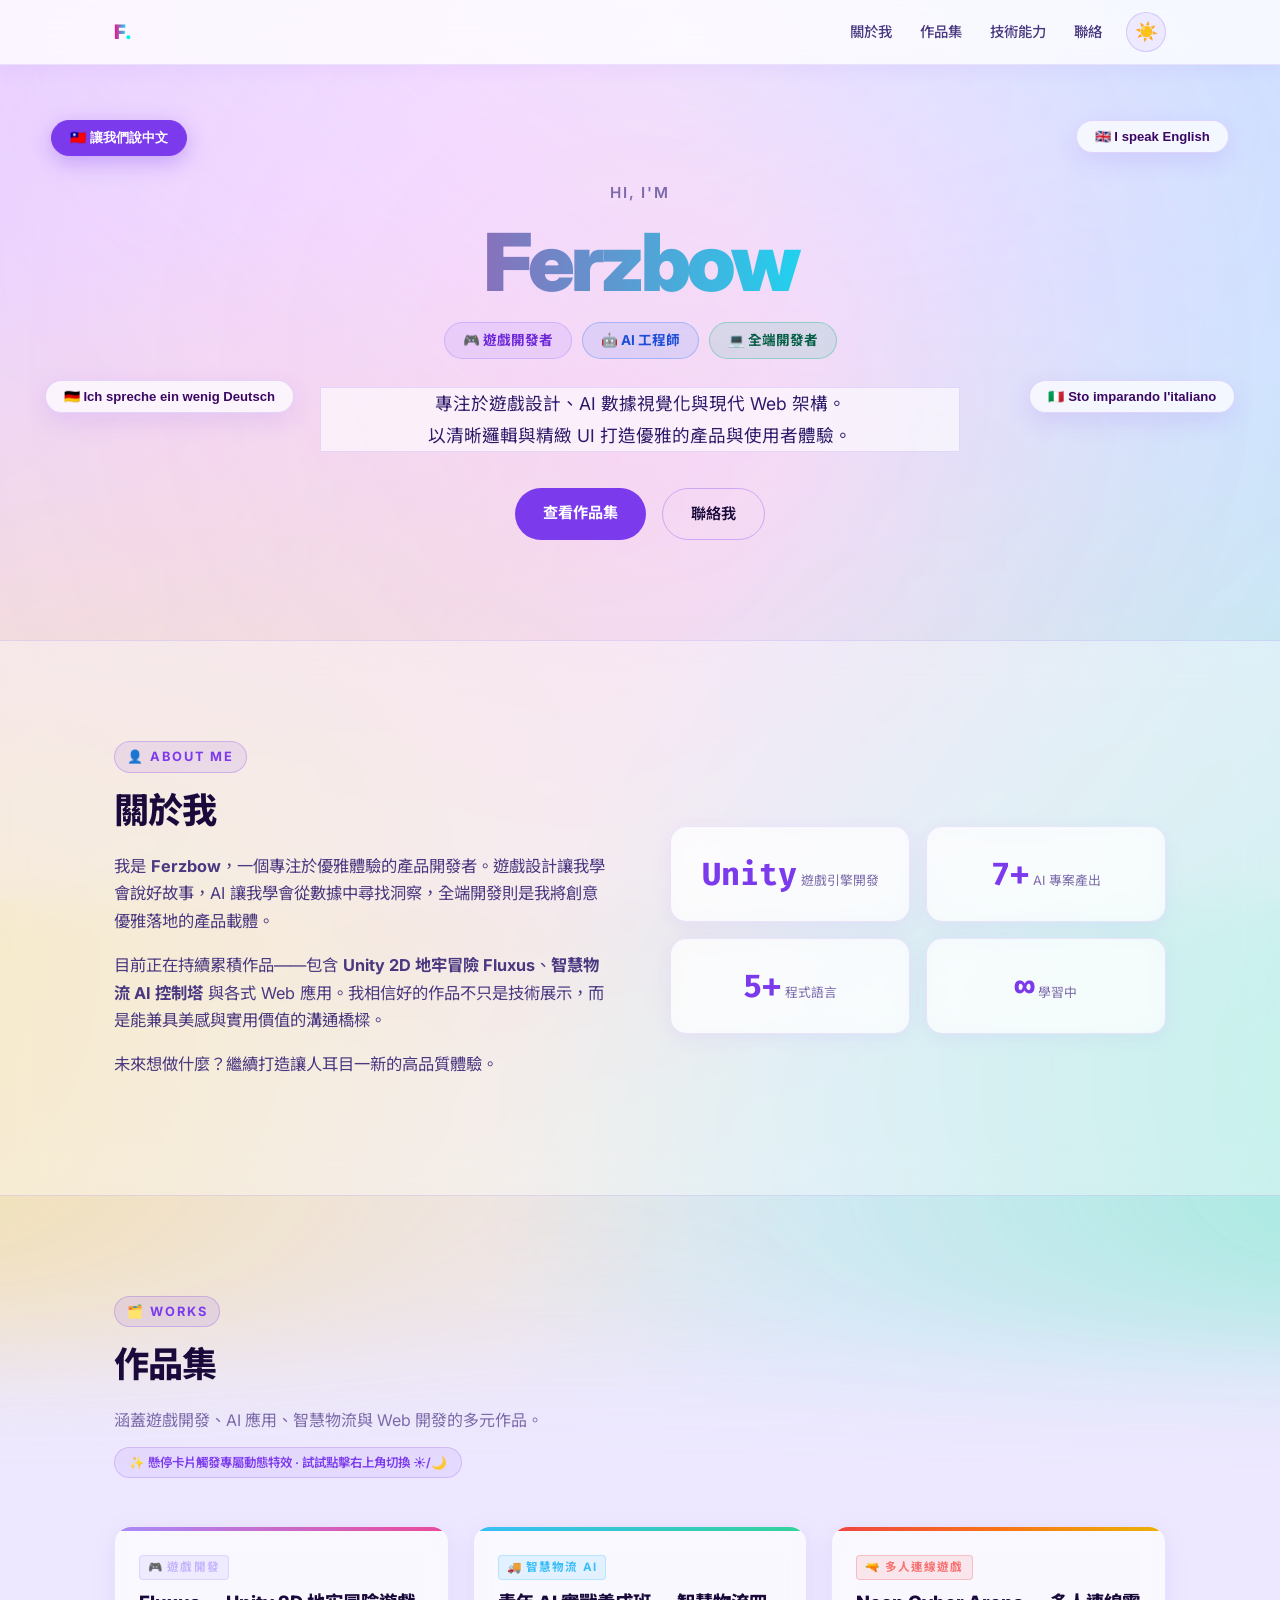
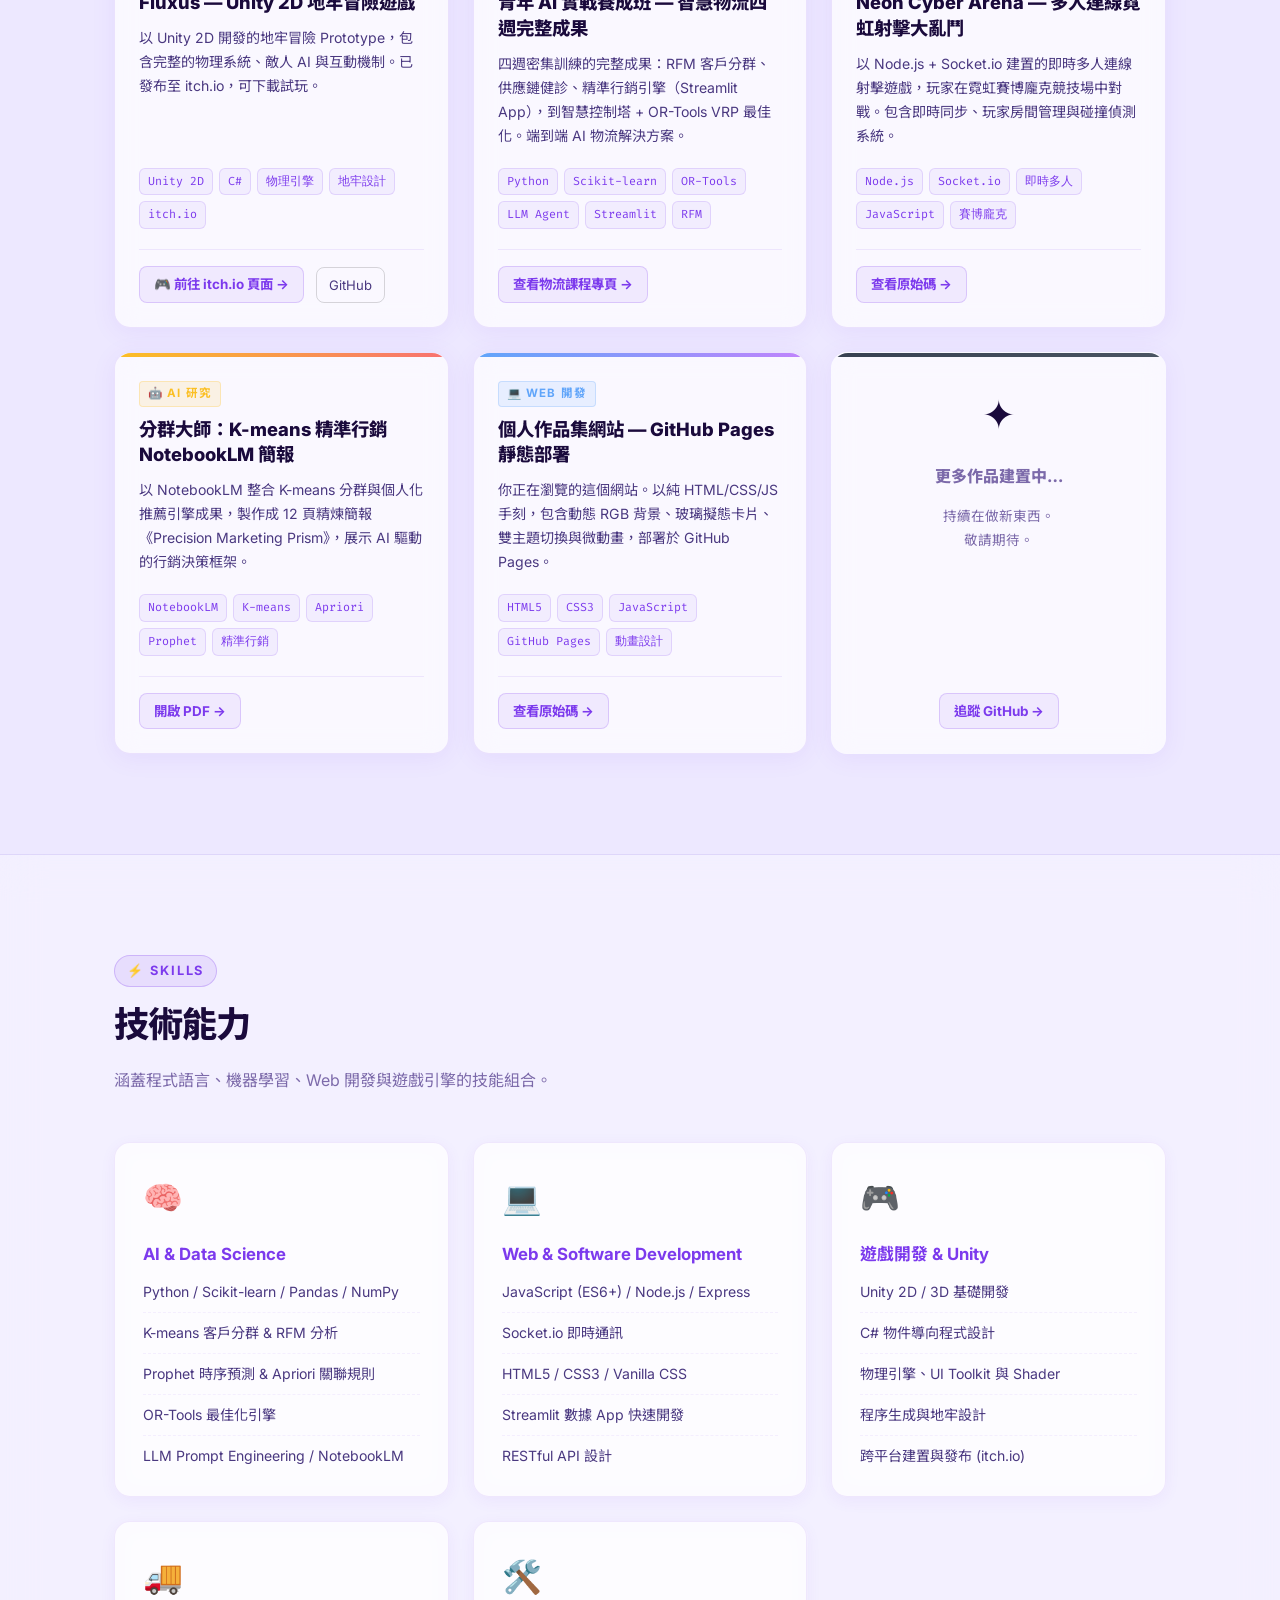
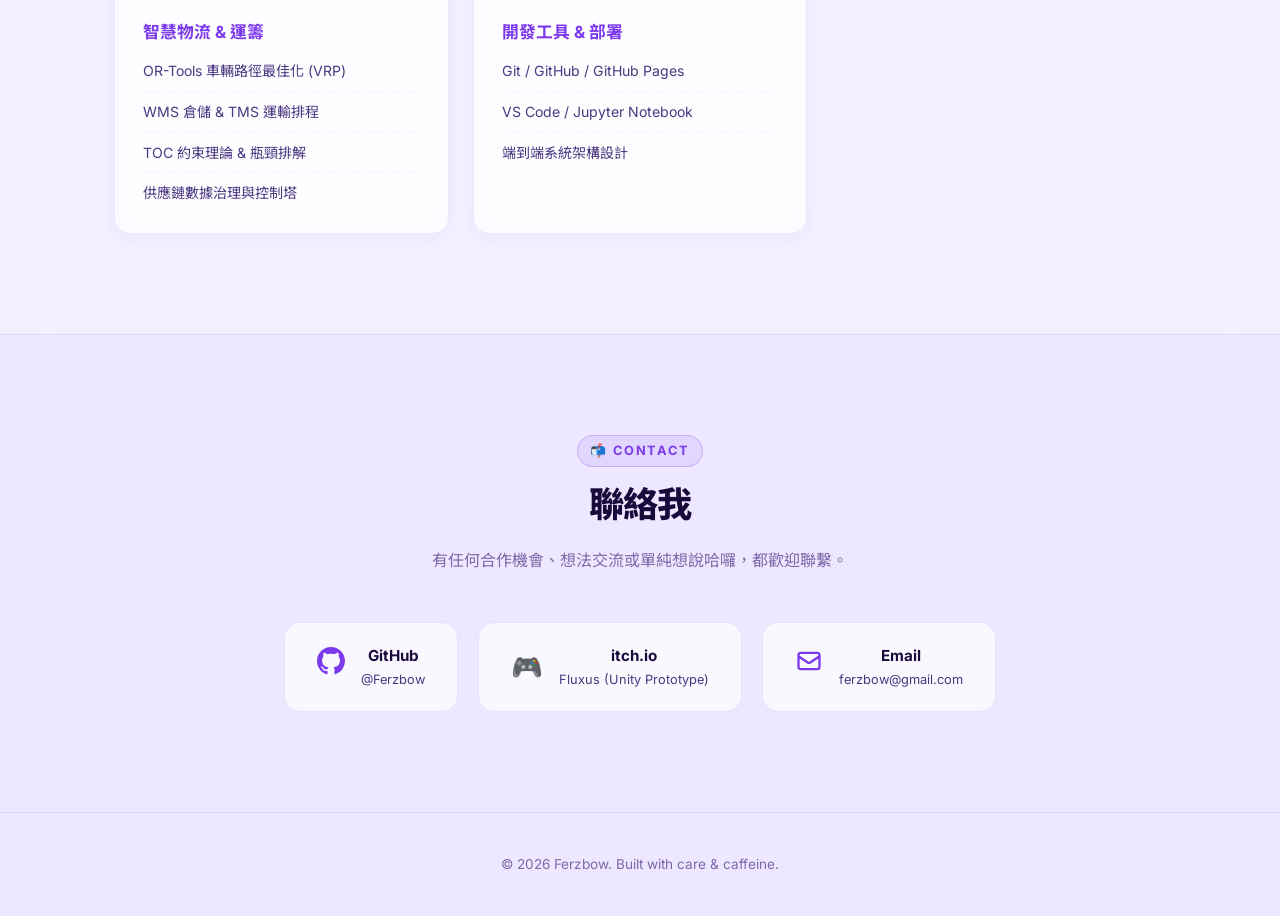
==== commit 3e7cc684: "預設更改為白晝" ====
--- a/index.html
+++ b/index.html
@@ -1,5 +1,5 @@
 <!DOCTYPE html>
-<html lang="zh-Hant">
+<html lang="zh-Hant" data-theme="light">
 
 <head>
   <meta charset="UTF-8">
@@ -1131,8 +1131,12 @@
     (function() {
       var html = document.documentElement;
       var btn  = document.getElementById('theme-toggle');
-      var saved = localStorage.getItem('theme') || 'dark';
-      if (saved === 'light') html.setAttribute('data-theme', 'light');
+      var saved = localStorage.getItem('theme') || 'light';
+      if (saved === 'dark') {
+        html.removeAttribute('data-theme');
+      } else {
+        html.setAttribute('data-theme', 'light');
+      }
 
       var clickHistory = [];
       var isCorrupted = false;
